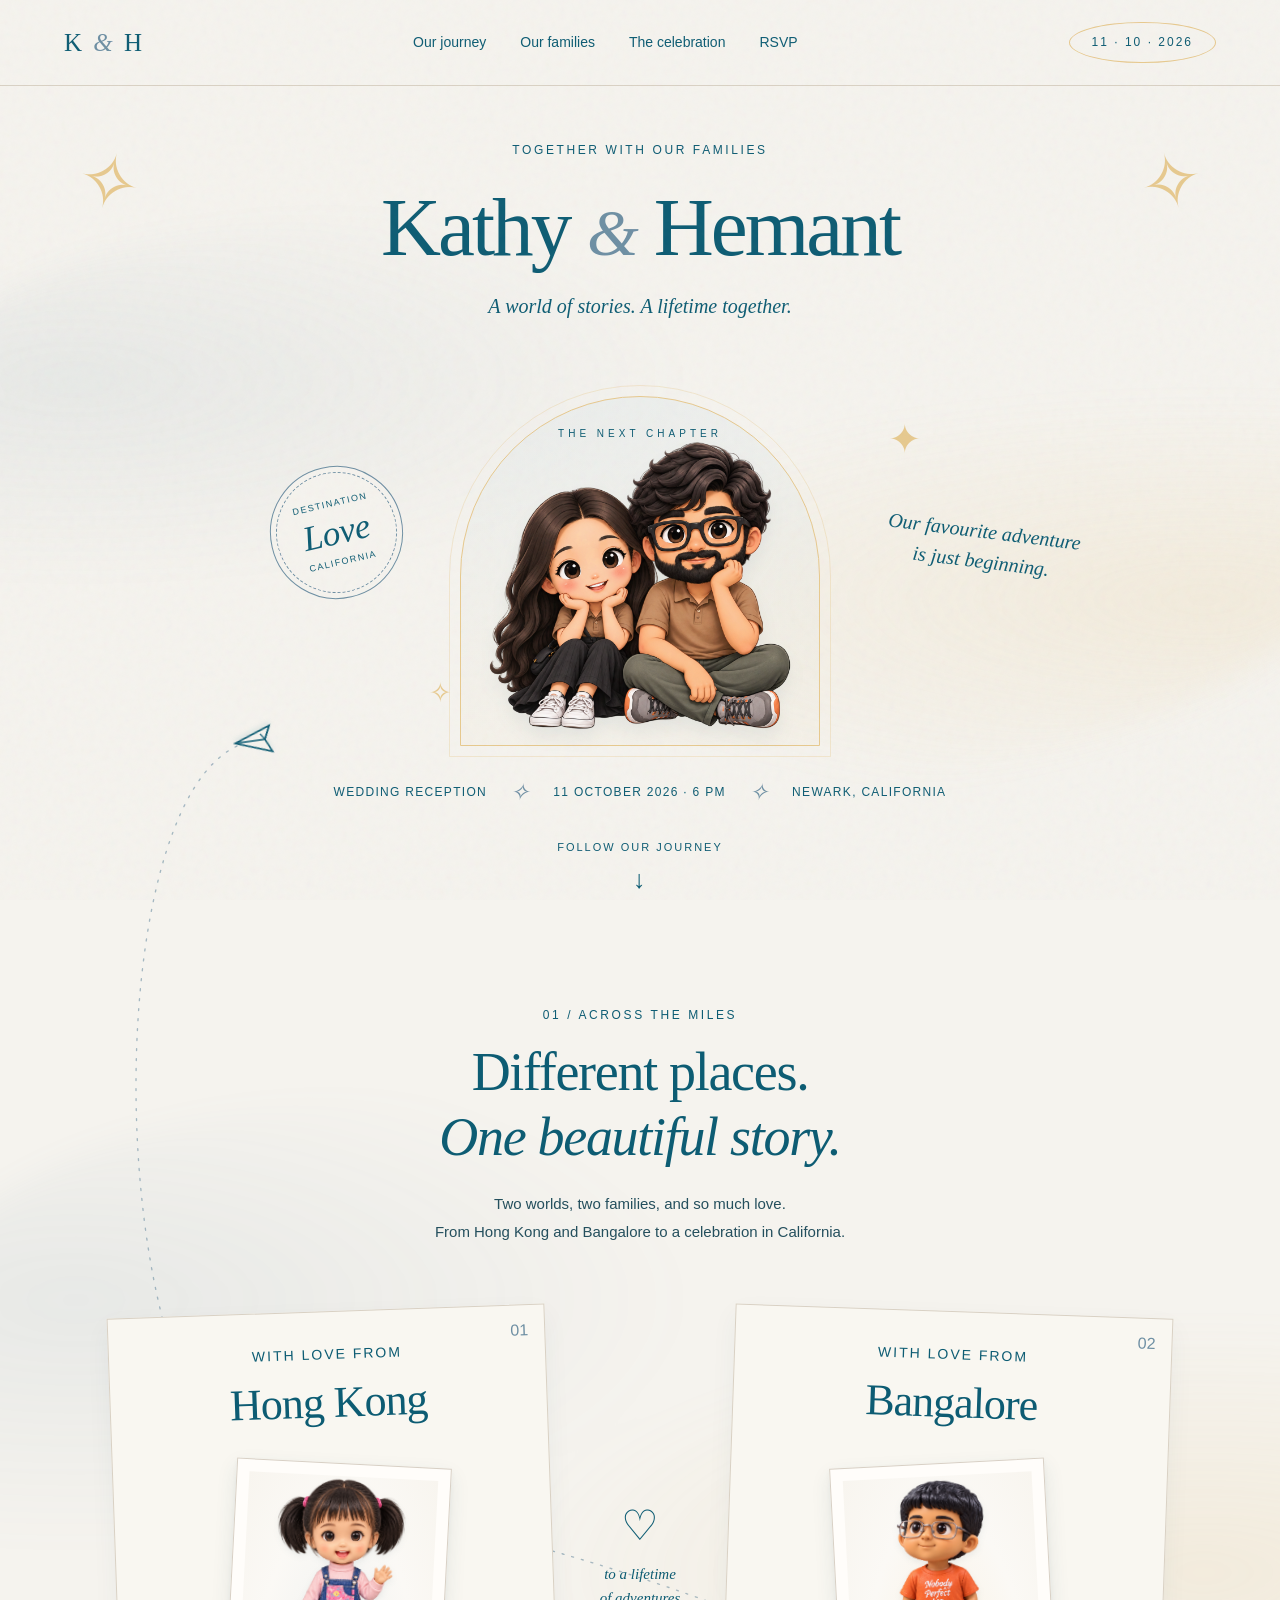
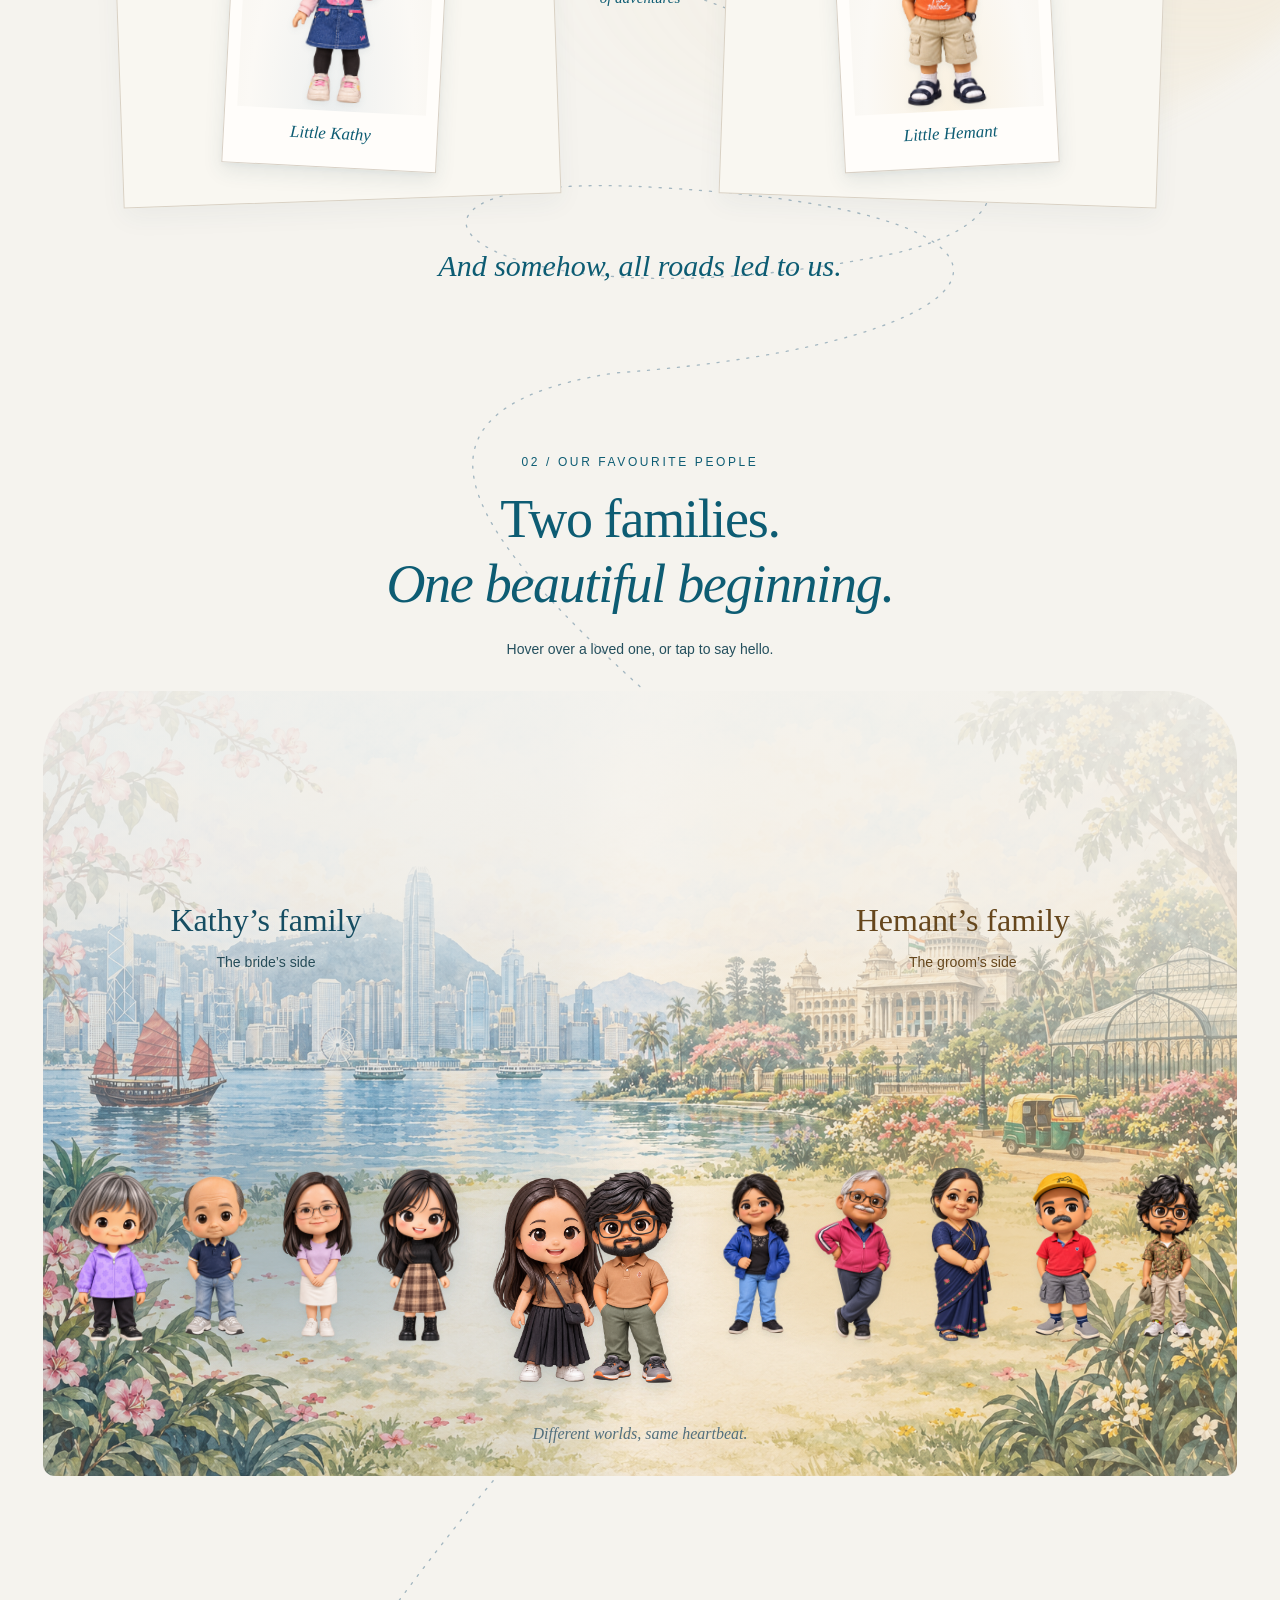
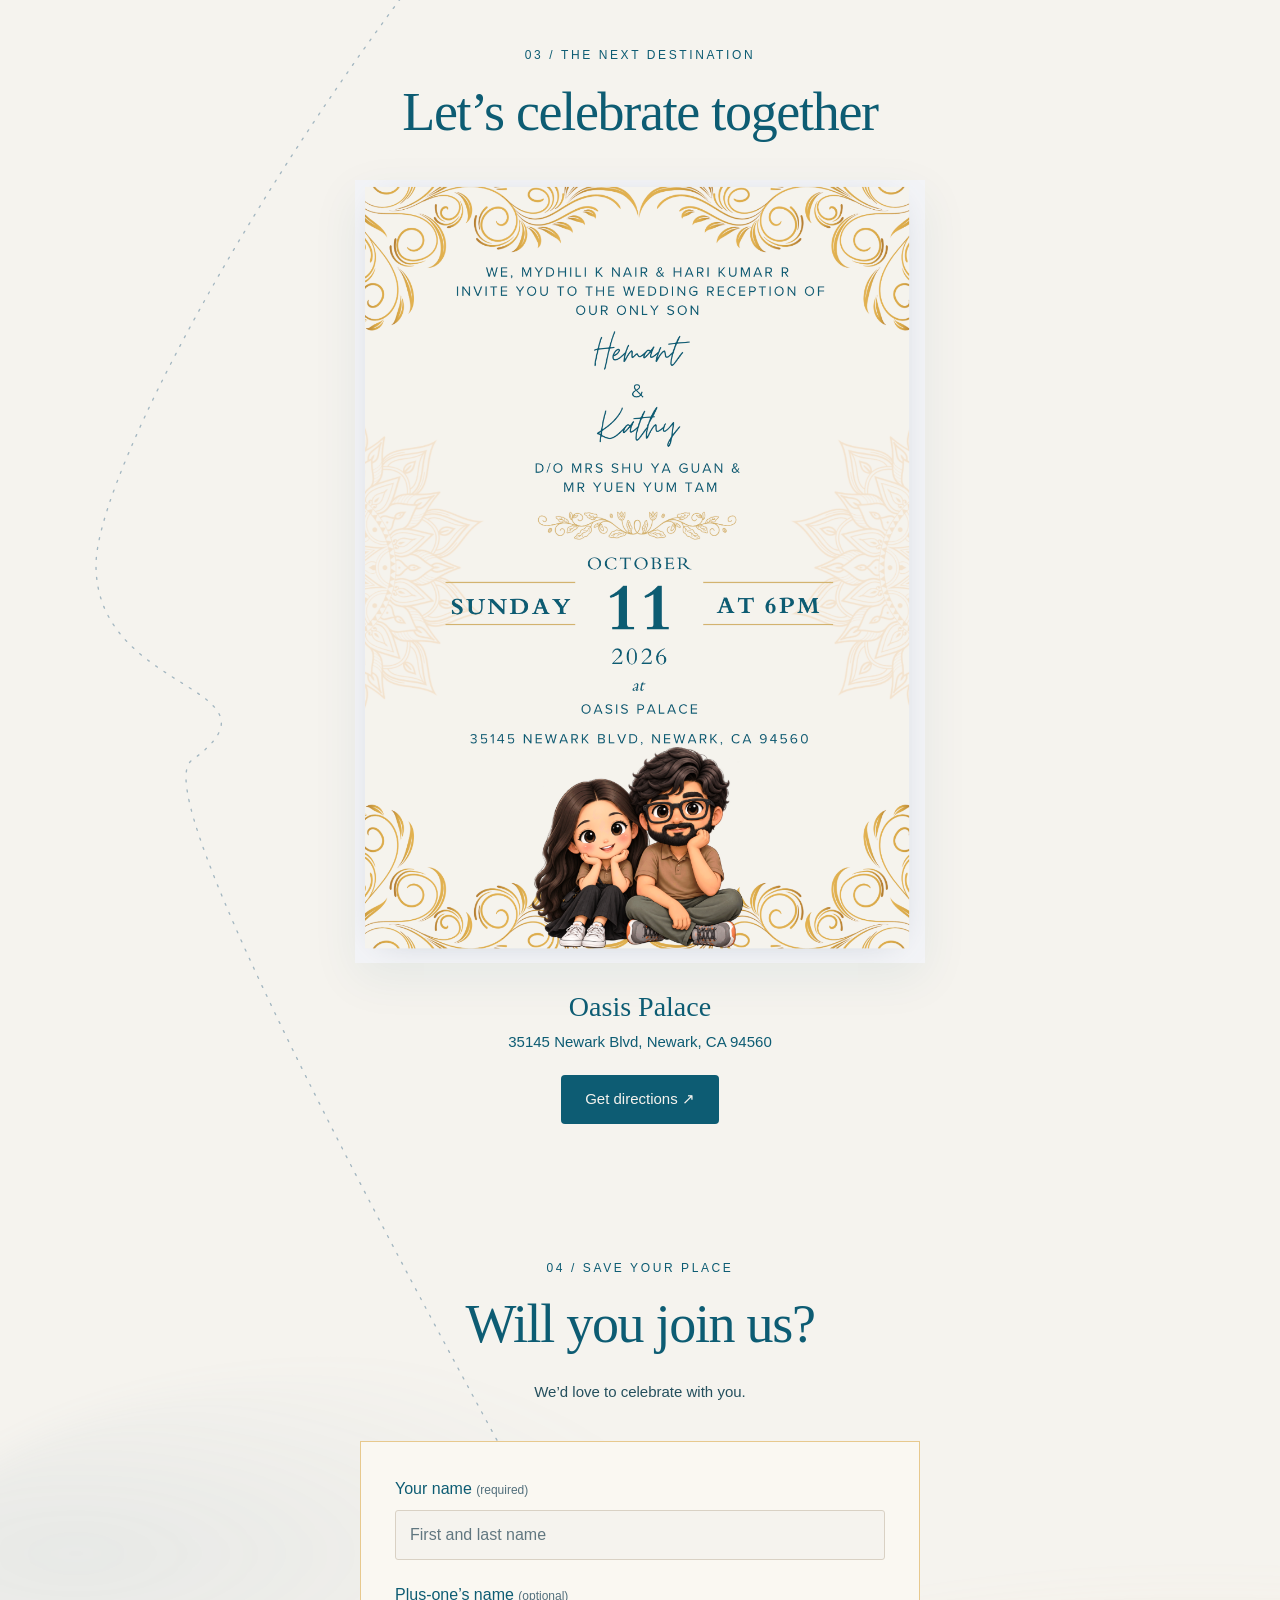
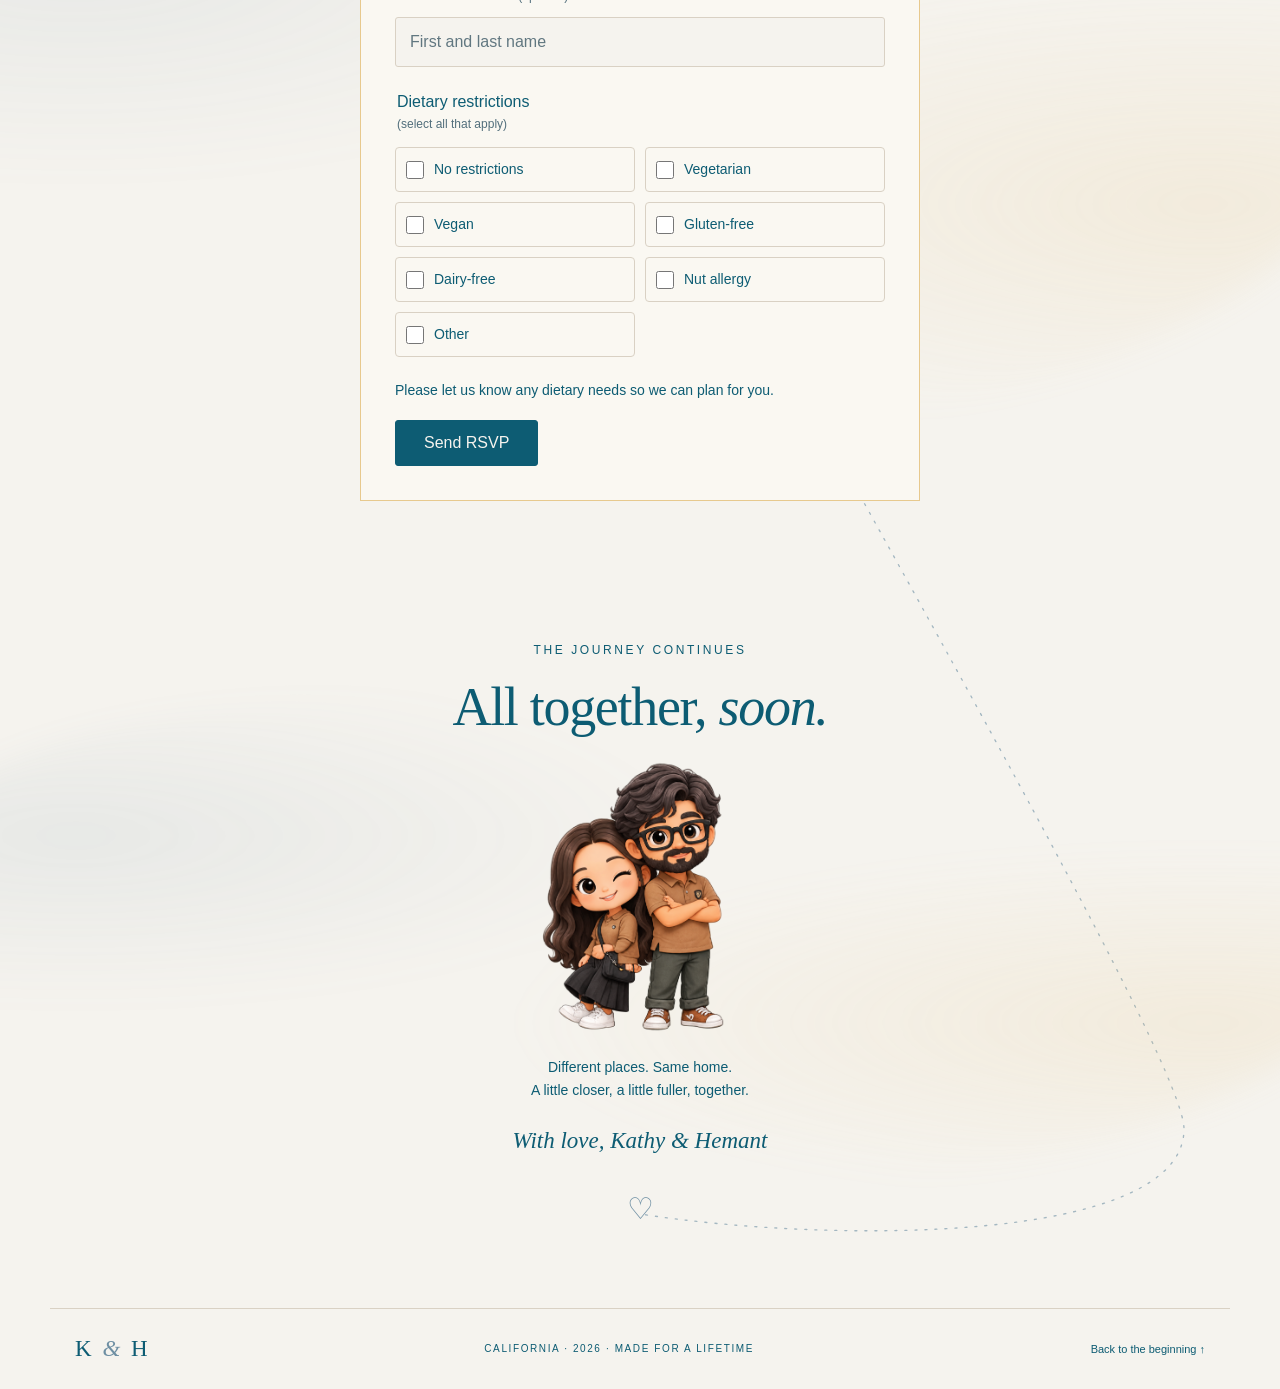
==== index.html @ a6c3c4d0 "Update wedding website" ====
<!doctype html>
<html lang="en">
<head>
  <meta charset="utf-8">
  <meta name="viewport" content="width=device-width, initial-scale=1">
  <meta name="theme-color" content="#f5f3ee">
  <meta name="description" content="Join Kathy and Hemant for a wedding reception in Newark, California. Two families, a beautiful journey, and a new chapter together.">
  <title>Kathy & Hemant · A beautiful journey</title>

  <link rel="icon" href="data:image/svg+xml,%3Csvg xmlns='http://www.w3.org/2000/svg' viewBox='0 0 64 64'%3E%3Crect width='64' height='64' rx='32' fill='%230d5c73'/%3E%3Ctext x='32' y='43' text-anchor='middle' font-size='38' fill='%23e7c98e'%3E%26%3C/text%3E%3C/svg%3E">
  <link rel="stylesheet" href="style.css">
  <script src="script.js" defer></script>
</head>

<body>
  <a class="skip-link" href="#story">Skip to our story</a>

  <header class="site-header">
    <a class="monogram" href="#home" aria-label="Kathy and Hemant, home">
      K <span>&</span> H
    </a>

    <nav aria-label="Main navigation">
      <a href="#story">Our journey</a>
      <a href="#families">Our families</a>
      <a href="#celebration">The celebration</a>
      <a href="#rsvp">RSVP</a>
    </nav>

    <a class="header-date" href="#celebration">11 · 10 · 2026</a>
  </header>

  <main id="home">

    <!-- Flight path -->
    <div class="flight-layer" aria-hidden="true">
      <svg id="flight-svg" xmlns="http://www.w3.org/2000/svg">
        <path id="flight-path"></path>
        <g id="paper-plane">
          <path
            d="M 21,0 -15,-13 -9,0 -15,13 Z"
            fill="#f5f3ee"
            stroke="#0d5c73"
            stroke-width="1.6"
          ></path>
          <path
            d="M21,0 -9,0 -15,13 M-9,0 -5,6"
            fill="none"
            stroke="#0d5c73"
            stroke-width="1.3"
          ></path>
        </g>
      </svg>
    </div>

    <!-- Hero -->
    <section class="hero" aria-labelledby="hero-title">
      <div class="corner corner-left" aria-hidden="true">✧</div>
      <div class="corner corner-right" aria-hidden="true">✧</div>

      <p class="eyebrow">Together with our families</p>

      <h1 id="hero-title">
        Kathy <span>&</span> Hemant
      </h1>

      <p class="hero-subtitle">
        A world of stories. A lifetime together.
      </p>

      <div class="hero-art">
        <div class="arch" aria-hidden="true">
          <span>THE NEXT CHAPTER</span>
        </div>

        <div class="travel-stamp" aria-hidden="true">
          <span>DESTINATION</span>
          <strong>Love</strong>
          <span>CALIFORNIA</span>
        </div>

        <img
          class="couple"
          src="assets/couple-seated.png"
          width="1280"
          height="1280"
          alt="Kathy and Hemant as a smiling seated chibi couple"
          fetchpriority="high"
        >

        <p class="handwritten hero-note">
          Our favourite adventure<br>
          is just beginning.
        </p>

        <span class="sparkle sparkle-one" aria-hidden="true">✦</span>
        <span class="sparkle sparkle-two" aria-hidden="true">✧</span>
      </div>

      <div class="hero-details">
        <span>Wedding reception</span>
        <i aria-hidden="true">✧</i>
        <time datetime="2026-10-11T18:00:00-07:00">
          11 October 2026 · 6 PM
        </time>
        <i aria-hidden="true">✧</i>
        <span>Newark, California</span>
      </div>

      <a class="scroll-cue" href="#story">
        Follow our journey
        <span aria-hidden="true">↓</span>
      </a>
    </section>

    <!-- Story -->
    <section class="story section" id="story" aria-labelledby="story-title">
      <div class="section-heading">
        <p class="eyebrow">01 / Across the miles</p>

        <h2 id="story-title">
          Different places.<br>
          <em>One beautiful story.</em>
        </h2>

        <p>
          Two worlds, two families, and so much love.<br>
          From Hong Kong and Bangalore to a celebration in California.
        </p>
      </div>

      <div class="destination-grid">

        <!-- Hong Kong -->
        <article class="postcard hong-kong">
          <span class="postcard-number">01</span>

          <div class="postcard-copy">
            <p class="eyebrow">With love from</p>
            <h3>Hong Kong</h3>
            <!-- <p>Kathy’s side of the story</p> -->
          </div>

          <figure class="mini-polaroid">
            <div class="mini-polaroid-photo">
              <img
                src="assets/child-kathy.png"
                alt="Little Kathy"
                loading="lazy"
              >
            </div>

            <figcaption>Little Kathy</figcaption>
          </figure>
        </article>

        <!-- Center heart -->
        <div class="journey-heart" aria-hidden="true">
          ♡
          <span>
            to a lifetime<br>
            of adventures
          </span>
        </div>

        <!-- Bangalore -->
        <article class="postcard bangalore">
          <span class="postcard-number">02</span>

          <div class="postcard-copy">
            <p class="eyebrow">With love from</p>
            <h3>Bangalore</h3>
            <!-- <p>Hemant’s side of the story</p> -->
          </div>

          <figure class="mini-polaroid">
            <div class="mini-polaroid-photo"><img src="assets/child-hemant.png" alt="Little Hemant" loading="lazy"></div>

            <figcaption>Little Hemant</figcaption>
          </figure>
        </article>

      </div>

      <p class="handwritten story-note">
        And somehow, all roads led to us.
      </p>
    </section>

    <!-- Families -->
    <section class="families section" id="families" aria-labelledby="families-title">
      <div class="section-heading">
        <p class="eyebrow">02 / Our favourite people</p>

        <h2 id="families-title">
          Two families.<br>
          <em>One beautiful beginning.</em>
        </h2>
      </div>

      <p class="family-hint">
        Hover over a loved one, or tap to say hello.
      </p>

      <div class="family-scene">
        <div class="family-gathering" aria-label="Meet our loved ones">

          <!-- Kathy's family -->
          <div class="family-side kathy-side" aria-labelledby="kathy-family-title">
            <h3 id="kathy-family-title">Kathy’s family</h3>
            <p class="side-origin">The bride’s side</p>

            <div class="side-figures">

              <div class="family-figure">
                <button
                  class="figurine-button"
                  type="button"
                  aria-label="Grandma — Kathy’s grandmother"
                  aria-expanded="false"
                  aria-controls="person-0"
                >
                  <img
                    src="assets/families/grandma.png"
                    width="1024"
                    height="1536"
                    alt=""
                    loading="lazy"
                  >
                </button>

                <div class="person-label" id="person-0">
                  <strong>Grandma</strong>
                  <span>Kathy’s grandmother</span>
                </div>
              </div>

              <div class="family-figure">
                <button
                  class="figurine-button"
                  type="button"
                  aria-label="Yuen Yum — Kathy’s father"
                  aria-expanded="false"
                  aria-controls="person-1"
                >
                  <img
                    src="assets/families/Dad.png"
                    width="1024"
                    height="1536"
                    alt=""
                    loading="lazy"
                  >
                </button>

                <div class="person-label" id="person-1">
                  <strong>Yuen Yum</strong>
                  <span>Kathy’s father</span>
                </div>
              </div>

              <div class="family-figure">
                <button
                  class="figurine-button"
                  type="button"
                  aria-label="Shu Ya — Kathy’s mother"
                  aria-expanded="false"
                  aria-controls="person-2"
                >
                  <img
                    src="assets/families/kathy-mother.png"
                    width="1088"
                    height="1440"
                    alt=""
                    loading="lazy"
                  >
                </button>

                <div class="person-label" id="person-2">
                  <strong>Shu Ya</strong>
                  <span>Kathy’s mother</span>
                </div>
              </div>

              <div class="family-figure">
                <button
                  class="figurine-button"
                  type="button"
                  aria-label="Kylie — Kathy’s sister"
                  aria-expanded="false"
                  aria-controls="person-3"
                >
                  <img
                    src="assets/families/Kylie.png"
                    width="1024"
                    height="1536"
                    alt=""
                    loading="lazy"
                  >
                </button>

                <div class="person-label" id="person-3">
                  <strong>Kylie</strong>
                  <span>Kathy's sister</span>
                </div>
              </div>

            </div>
          </div>

          <!-- Kathy + Hemant -->
          <div class="united-couple" aria-label="Kathy and Hemant">

            <div class="family-figure">
              <button
                class="figurine-button"
                type="button"
                aria-label="Kathy — The bride"
                aria-expanded="false"
                aria-controls="person-kathy"
              >
                <img
                  src="assets/families/kathy-transparent.png"
                  width="1142"
                  height="1377"
                  alt=""
                  loading="lazy"
                >
              </button>

              <div class="person-label" id="person-kathy">
                <strong>Kathy</strong>
                <span>The bride</span>
              </div>
            </div>

            <div class="family-figure">
              <button
                class="figurine-button"
                type="button"
                aria-label="Hemant — The groom"
                aria-expanded="false"
                aria-controls="person-kanna"
              >
                <img
                  src="assets/families/kanna.png"
                  width="1024"
                  height="1536"
                  alt=""
                  loading="lazy"
                >
              </button>

              <div class="person-label" id="person-kanna">
                <strong>Hemant</strong>
                <span>The groom</span>
              </div>
            </div>

          </div>

          <!-- Hemant's family -->
          <div class="family-side hemant-side" aria-labelledby="hemant-family-title">
            <h3 id="hemant-family-title">Hemant’s family</h3>
            <p class="side-origin">The groom’s side</p>

            <div class="side-figures">

              <div class="family-figure">
                <button
                  class="figurine-button"
                  type="button"
                  aria-label="Mydhili K Nair — Hemant’s mother"
                  aria-expanded="false"
                  aria-controls="person-4"
                >
                  <img
                    src="assets/families/Amma.png"
                    width="1024"
                    height="1536"
                    alt=""
                    loading="lazy"
                  >
                </button>

                <div class="person-label" id="person-4">
                  <strong>Mydhili K Nair</strong>
                  <span>Hemant’s mother</span>
                </div>
              </div>

              <div class="family-figure">
                <button
                  class="figurine-button"
                  type="button"
                  aria-label="Hari Kumar R — Hemant’s father"
                  aria-expanded="false"
                  aria-controls="person-5"
                >
                  <img
                    src="assets/families/Achen.png"
                    width="1024"
                    height="1536"
                    alt=""
                    loading="lazy"
                  >
                </button>

                <div class="person-label" id="person-5">
                  <strong>Hari Kumar R</strong>
                  <span>Hemant’s father</span>
                </div>
              </div>

              <div class="family-figure">
                <button
                  class="figurine-button"
                  type="button"
                  aria-label="Ammoma — Hemant’s grandmother"
                  aria-expanded="false"
                  aria-controls="person-6"
                >
                  <img
                    src="assets/families/Ammoma.png"
                    width="1024"
                    height="1536"
                    alt=""
                    loading="lazy"
                  >
                </button>

                <div class="person-label" id="person-6">
                  <strong>Ammoma</strong>
                  <span>Hemant’s grandmother</span>
                </div>
              </div>

              <div class="family-figure">
                <button
                  class="figurine-button"
                  type="button"
                  aria-label="Maman — Hemant's uncle"
                  aria-expanded="false"
                  aria-controls="person-7"
                >
                  <img
                    src="assets/families/Maman.png"
                    width="1024"
                    height="1536"
                    alt=""
                    loading="lazy"
                  >
                </button>

                <div class="person-label" id="person-7">
                  <strong>Maman</strong>
                  <span>Hemant's uncle</span>
                </div>
              </div>

              <div class="family-figure">
                <button
                  class="figurine-button"
                  type="button"
                  aria-label="Shashank — Hemant's cousin"
                  aria-expanded="false"
                  aria-controls="person-8"
                >
                  <img
                    src="assets/families/Shashank.png"
                    width="1024"
                    height="1536"
                    alt=""
                    loading="lazy"
                  >
                </button>

                <div class="person-label" id="person-8">
                  <strong>Shashank</strong>
                  <span>Hemant's cousin</span>
                </div>
              </div>

            </div>
          </div>

        </div>

        <p class="family-caption">
          Different worlds, same heartbeat.
        </p>
      </div>
    </section>

    <!-- Celebration -->
    <section class="celebration section" id="celebration" aria-labelledby="celebration-title">
      <div class="section-heading">
        <p class="eyebrow">03 / The next destination</p>
        <h2 id="celebration-title">Let’s celebrate together</h2>
      </div>

      <a
        class="actual-invite"
        href="assets/invitation-original.png"
        target="_blank"
        rel="noopener"
        aria-label="Open the original reception invitation at full size"
      >
        <img
          src="assets/invitation-original.png"
          width="1014"
          height="1394"
          loading="lazy"
          alt="Mydhili K Nair and Hari Kumar R invite you to the wedding reception of Hemant and Kathy, daughter of Shu Ya Guan and Yuen Yum Tam. Sunday, October 11, 2026 at 6 PM. Oasis Palace, 35145 Newark Blvd, Newark, CA 94560."
        >
      </a>

      <div class="venue-directions"><p>Oasis Palace</p><address>35145 Newark Blvd, Newark, CA 94560</address><a class="directions-link" href="https://www.google.com/maps/dir/?api=1&amp;destination=35145%20Newark%20Blvd%2C%20Newark%2C%20CA%2094560" target="_blank" rel="noopener">Get directions <span aria-hidden="true">↗</span></a></div>
    </section>

    <!-- RSVP -->
    <section class="rsvp section" id="rsvp" aria-labelledby="rsvp-title">
      <div class="section-heading">
        <p class="eyebrow">04 / Save your place</p>
        <h2 id="rsvp-title">Will you join us?</h2>
        <p>We’d love to celebrate with you.</p>
      </div>

      <form
        id="rsvp-form"
        class="rsvp-form"
        data-endpoint="https://script.google.com/macros/s/AKfycbwOj_QfJHEsG8NvY-ha0X4hJgCRKb0ETY9zb535lwavJ-2t9sjdqPK8eI80eXzeBFTVhQ/exec"
        aria-describedby="rsvp-status"
      >

        <label for="guest-name">
          Your name <span>(required)</span>
        </label>

        <input
          id="guest-name"
          name="name"
          autocomplete="name"
          required
          maxlength="120"
          placeholder="First and last name"
        >

        <label for="plus-one">
          Plus-one’s name <span>(optional)</span>
        </label>

        <input
          id="plus-one"
          name="plus_one"
          maxlength="120"
          placeholder="First and last name"
        >

        <fieldset class="diet-options">
          <legend>
            Dietary restrictions
            <span>(select all that apply)</span>
          </legend>

          <label>
            <input type="checkbox" name="dietary_restrictions" value="No restrictions">
            <span>No restrictions</span>
          </label>

          <label>
            <input type="checkbox" name="dietary_restrictions" value="Vegetarian">
            <span>Vegetarian</span>
          </label>

          <label>
            <input type="checkbox" name="dietary_restrictions" value="Vegan">
            <span>Vegan</span>
          </label>

          <label>
            <input type="checkbox" name="dietary_restrictions" value="Gluten-free">
            <span>Gluten-free</span>
          </label>

          <label>
            <input type="checkbox" name="dietary_restrictions" value="Dairy-free">
            <span>Dairy-free</span>
          </label>

          <label>
            <input type="checkbox" name="dietary_restrictions" value="Nut allergy">
            <span>Nut allergy</span>
          </label>

          <label>
            <input type="checkbox" name="dietary_restrictions" value="Other">
            <span>Other</span>
          </label>
        </fieldset>

        <div id="diet-other-wrap" hidden>
          <label for="diet-other">Other dietary needs</label>

          <textarea
            id="diet-other"
            name="dietary_other"
            rows="3"
            maxlength="2000"
            disabled
            placeholder="Tell us about allergies or other needs, and who they apply to."
          ></textarea>
        </div>

        <p
          class="rsvp-status"
          id="rsvp-status"
          role="status"
          aria-live="polite"
        >
          RSVP registration is not open yet. Please check back soon.
        </p>

        <button class="rsvp-submit" type="submit" disabled>
          RSVP opens soon
        </button>

        <noscript>
          <p>Please enable JavaScript to send your RSVP.</p>
        </noscript>
      </form>
    </section>

    <!-- Closing -->
    <section class="closing section" aria-labelledby="closing-title">
      <p class="eyebrow">The journey continues</p>

      <h2 id="closing-title">
        All together, <em>soon.</em>
      </h2>

      <img
        src="assets/couple-closing.png"
        width="1280"
        height="1280"
        alt="Kathy and Hemant standing together"
        loading="lazy"
      >

      <p>
        Different places. Same home.<br>
        A little closer, a little fuller, together.
      </p>

      <p class="handwritten">
        With love, Kathy & Hemant
      </p>

      <span class="closing-heart" aria-hidden="true">♡</span>
    </section>

  </main>

  <footer>
    <a href="#home">K <span>&</span> H</a>
    <p>California · 2026 · Made for a lifetime</p>
    <a href="#home" class="back-top">Back to the beginning ↑</a>
  </footer>
</body>
</html>
---- style.css ----
/* =========================================================
   KATHY & HEMANT WEDDING WEBSITE
   Blue Ivory + Antique Gold
   ========================================================= */

:root {
  --ivory: #f5f3ee;
  --blue: #0d5c73;
  --dusty: #6e8fa3;
  --gold: #e7c98e;
  --sand: #d9d1c4;
  --ink: #244f5d;

  --serif: Georgia, "Times New Roman", serif;
  --sans: "Avenir Next", Avenir, "Segoe UI", sans-serif;
}


/* =========================================================
   GLOBAL
   ========================================================= */

* {
  box-sizing: border-box;
}

html {
  scroll-behavior: smooth;
  scroll-padding-top: 100px;
}

body {
  margin: 0;

  background: var(--ivory);
  color: var(--blue);

  font-family: var(--sans);
  font-size: 16px;
  line-height: 1.65;
}


/* subtle paper grain */

body::before {
  content: "";

  position: fixed;
  inset: 0;

  pointer-events: none;

  z-index: 8;

  opacity: 0.18;

  background-image:
    url("data:image/svg+xml,%3Csvg viewBox='0 0 160 160' xmlns='http://www.w3.org/2000/svg'%3E%3Cfilter id='n'%3E%3CfeTurbulence type='fractalNoise' baseFrequency='.8' numOctaves='3' stitchTiles='stitch'/%3E%3C/filter%3E%3Crect width='100%25' height='100%25' opacity='.22' filter='url(%23n)'/%3E%3C/svg%3E");
}


a {
  color: inherit;
  text-decoration: none;
}

a:hover {
  color: #367d92;
}

a:focus-visible {
  outline: 2px solid var(--blue);
  outline-offset: 6px;
}


p,
h1,
h2,
h3,
figure {
  margin: 0;
}


img {
  display: block;

  max-width: 100%;

  height: auto;
}


section {
  position: relative;
}


/* =========================================================
   ACCESSIBILITY
   ========================================================= */

.skip-link {
  position: fixed;

  top: -100px;
  left: 20px;

  z-index: 30;

  padding: 12px;

  background: var(--ivory);
}

.skip-link:focus {
  top: 10px;
}


/* =========================================================
   HEADER
   ========================================================= */

.site-header {
  max-width: 1320px;
  min-height: 86px;

  margin: auto;

  padding: 18px 5%;

  display: flex;

  align-items: center;
  justify-content: space-between;

  gap: 24px;

  border-bottom: 1px solid var(--sand);

  position: relative;

  z-index: 5;
}


.monogram {
  font-family: var(--serif);

  font-size: 25px;

  white-space: nowrap;
}


.monogram span,
footer > a span {
  color: var(--dusty);

  font-style: italic;

  margin: 0 5px;
}


nav {
  display: flex;

  gap: 34px;

  font-size: 14px;
}


nav a {
  padding: 8px 0;
}


.header-date {
  padding: 10px 22px;

  border: 1px solid var(--gold);

  border-radius: 100%;

  font-size: 12px;

  letter-spacing: 2px;
}


/* =========================================================
   MAIN / FLIGHT PATH
   ========================================================= */

main {
  position: relative;

  overflow: hidden;
}


.flight-layer {
  position: absolute;

  inset: 0;

  pointer-events: none;

  z-index: 2;

  overflow: hidden;
}


#flight-svg {
  width: 100%;
  height: 100%;

  overflow: visible;
}


#flight-path {
  fill: none;

  stroke: var(--dusty);

  stroke-width: 1.35;

  stroke-dasharray: 2 8;

  stroke-linecap: round;

  opacity: 0.6;
}


#paper-plane {
  filter:
    drop-shadow(
      0 3px 2px #0d5c7318
    );
}


/* =========================================================
   SHARED SECTION STYLES
   ========================================================= */

.section {
  max-width: 1320px;

  margin: auto;

  padding: 85px 6%;
}


.section-heading {
  text-align: center;

  position: relative;

  z-index: 3;
}


.eyebrow {
  text-transform: uppercase;

  letter-spacing: 2.6px;

  font-size: 12px;

  font-weight: 500;
}


.section-heading h2,
.closing h2 {
  margin: 14px 0 21px;

  font:
    400
    clamp(36px, 4.3vw, 54px) / 1.2
    var(--serif);

  letter-spacing: -1.3px;
}


.section-heading h2 em,
.closing h2 em {
  font-weight: 400;
}


.section-heading > p:last-child:not(.eyebrow) {
  color: var(--ink);

  font-size: 15px;

  line-height: 1.85;
}


.handwritten {
  font-family: var(--serif);

  font-style: italic;

  font-size: 23px;

  line-height: 1.5;
}


/* =========================================================
   HERO
   ========================================================= */

.hero {
  min-height: 780px;

  padding: 55px 24px 36px;

  text-align: center;
}


.hero h1 {
  margin: 17px 0 12px;

  font-family: var(--serif);

  font-size:
    clamp(
      46px,
      6.5vw,
      84px
    );

  font-weight: 400;

  line-height: 1.2;

  letter-spacing: -3px;
}


.hero h1 span {
  color: var(--dusty);

  font-size: 0.8em;

  font-style: italic;
}


.hero-subtitle {
  font-family: var(--serif);

  font-size: 20px;

  font-style: italic;
}


.hero-art {
  position: relative;

  width:
    min(
      880px,
      100%
    );

  height: 405px;

  margin: 18px auto 16px;
}


.arch {
  position: absolute;

  width: 360px;
  height: 350px;

  left: 50%;
  bottom: 0;

  transform: translateX(-50%);

  border: 1px solid var(--gold);

  border-radius: 180px 180px 0 0;

  outline: 1px solid #e7c98e55;

  outline-offset: 10px;

  background:
    linear-gradient(
      180deg,
      #e4eaeb80,
      #e7c98e0c
    );
}


.arch span {
  position: absolute;

  top: 29px;
  left: 0;
  right: 0;

  font-size: 10px;

  letter-spacing: 4px;
}


.couple {
  position: absolute;

  width: 355px;

  bottom: -12px;
  left: 50%;

  transform: translateX(-50%);

  filter:
    drop-shadow(
      0 10px 8px #244f5d12
    );
}


.travel-stamp {
  position: absolute;

  width: 133px;
  height: 133px;

  left: 8%;
  top: 125px;

  display: flex;

  flex-direction: column;

  justify-content: center;

  transform: rotate(-13deg);

  border: 1px solid var(--dusty);

  border-radius: 50%;

  outline: 1px dashed var(--dusty);

  outline-offset: -7px;

  background: var(--ivory);
}


.travel-stamp span {
  font-size: 9px;

  letter-spacing: 1.5px;
}


.travel-stamp strong {
  margin: 2px;

  font:
    italic
    35px
    var(--serif);

  font-weight: 400;
}


.hero-note {
  position: absolute;

  right: 0;
  top: 175px;

  transform: rotate(7deg);

  font-size: 20px;
}


.sparkle {
  position: absolute;

  color: var(--gold);

  font-size: 40px;
}


.sparkle-one {
  right: 18%;

  top: 65px;
}


.sparkle-two {
  left: 26%;

  bottom: 30px;

  font-size: 27px;
}


.corner {
  position: absolute;

  top: 35px;

  color: var(--gold);

  font-size: 75px;
}


.corner-left {
  left: 6%;

  transform: rotate(15deg);
}


.corner-right {
  right: 6%;

  transform: rotate(-15deg);
}


.hero-details {
  display: flex;

  justify-content: center;

  align-items: center;

  gap: 23px;

  margin-top: 28px;

  font-size: 12px;

  letter-spacing: 1.3px;

  text-transform: uppercase;
}


.hero-details i {
  color: var(--dusty);

  font-size: 23px;
}


.scroll-cue {
  display: inline-flex;

  flex-direction: column;

  align-items: center;

  margin-top: 26px;

  font-size: 11px;

  letter-spacing: 2px;

  text-transform: uppercase;
}


.scroll-cue span {
  margin-top: 3px;

  font-size: 25px;

  font-weight: 300;
}


/* =========================================================
   WATERCOLOR WASH
   ========================================================= */

.hero::after,
.story::before,
.rsvp::before,
.closing::before {
  content: "";

  position: absolute;

  inset: 15% -8%;

  pointer-events: none;

  z-index: -1;

  opacity: 0.55;

  background:
    radial-gradient(
      ellipse at 12% 28%,
      #6e8fa32e,
      transparent 34%
    ),
    radial-gradient(
      ellipse at 88% 65%,
      #e7c98e55,
      transparent 38%
    );

  filter: blur(15px);

  border-radius:
    42% 58% 64% 36%;
}


.hero,
.story,
.rsvp,
.closing {
  isolation: isolate;
}


/* =========================================================
   STORY
   ========================================================= */

.story {
  padding-top: 70px;

  padding-bottom: 100px;
}


/* =========================================================
   DESTINATION POSTCARDS
   ========================================================= */

.destination-grid {
  display: grid;

  grid-template-columns:
    minmax(0, 1fr)
    150px
    minmax(0, 1fr);

  align-items: center;

  gap: 36px;

  max-width: 1320px;

  margin: 65px auto 0;

  position: relative;

  z-index: 3;
}


/* =========================================================
   POSTCARD
   ========================================================= */

.postcard {
  position: relative;

  display: grid;

  grid-template-columns:
    minmax(0, 1fr)
    165px;

  align-items: center;

  gap: 28px;

  min-height: 330px;

  padding:
    40px
    32px
    38px
    44px;

  background: #f9f7f1;

  border:
    1px solid
    var(--sand);

  box-shadow:
    0 10px 26px
    rgba(36, 79, 93, 0.05);

  overflow: visible;
}


.hong-kong {
  transform: rotate(-2deg);
}


.bangalore {
  transform: rotate(2deg);
}


/* =========================================================
   POSTCARD TEXT
   ========================================================= */

.postcard-copy {
  position: relative;
  z-index: 2;

  min-width: 0;
  max-width: none;

  display: flex;
  flex-direction: column;
  justify-content: center;

  min-height: 190px;
}


.postcard .eyebrow {
  font-size: 14px;

  letter-spacing: 3.5px;
}


.postcard h3 {
  margin: 14px 0 10px;

  font:
    400
    clamp(40px, 3.4vw, 50px) / 1.05
    var(--serif);

  white-space: nowrap;
  letter-spacing: -1px;
}


.postcard p:last-of-type {
  font-size: 20px;

  line-height: 1.45;
}

.postcard-copy > p:last-child {
  min-height: 58px;
}


.postcard-number {
  position: absolute;

  top: 12px;
  right: 16px;

  z-index: 6;

  color: var(--dusty);

  font-size: 16px;
}


/* old postage stamp */

.postmark {
  display: none !important;
}


/* =========================================================
   POLAROID
   ========================================================= */

.mini-polaroid {
  position: relative;

  top: auto;
  right: auto;

  justify-self: end;

  width: 165px;

  margin: 0;

  padding:
    10px
    10px
    24px;

  z-index: 5;

  background: #fffdfa;

  border:
    1px solid
    #d8d0c5;

  box-shadow:
    0 8px 20px
      rgba(36, 79, 93, 0.10),
    0 2px 5px
      rgba(36, 79, 93, 0.04);

  text-align: center;

  transform-origin:
    center center;
}


/* scrapbook tilt */

.hong-kong .mini-polaroid {
  transform:
    rotate(5deg);
}


.bangalore .mini-polaroid {
  transform:
    rotate(-5deg);
}


/* actual photo area */

.mini-polaroid-photo {
  position: relative;

  width: 100%;

  height: 170px;

  display: flex;

  align-items: flex-end;

  justify-content: center;

  overflow: hidden;

  background:
    radial-gradient(
      ellipse at 50% 100%,
      rgba(110, 143, 163, 0.12),
      rgba(245, 243, 238, 0.4) 62%,
      #f8f5ef 100%
    );
}


/* warmer photo background for Bangalore */

.bangalore .mini-polaroid-photo {
  background:
    radial-gradient(
      ellipse at 50% 100%,
      rgba(231, 201, 142, 0.24),
      rgba(245, 243, 238, 0.4) 62%,
      #f8f5ef 100%
    );
}


/* figurine inside Polaroid */

.mini-polaroid-photo img {
  display: block;

  width: auto;

  height: 98%;

  max-width: 100%;

  object-fit: contain;

  object-position:
    center bottom;

  filter:
    drop-shadow(
      0 3px 3px
      rgba(36, 79, 93, 0.08)
    );
}


/* Polaroid caption */

.mini-polaroid figcaption {
  margin-top: 10px;

  color: var(--blue);

  font:
    italic
    18px/1.25
    var(--serif);

  white-space: nowrap;
}


/* Hemant placeholder */

.mini-polaroid-placeholder {
  align-items: center;

  justify-content: center;
}


.mini-polaroid-placeholder span {
  color: #9a7135;

  font:
    italic
    62px
    var(--serif);
}


/* =========================================================
   HEART BETWEEN POSTCARDS
   ========================================================= */

.journey-heart {
  position: relative;

  z-index: 3;

  color: var(--blue);

  text-align: center;

  font:
    54px
    var(--serif);
}


.journey-heart span {
  display: block;

  margin-top: 12px;

  font-size: 18px;

  font-style: italic;

  line-height: 1.55;
}


.story-note {
  margin-top: 42px;

  text-align: center;

  font-size: 30px;
}


/* =========================================================
   FAMILIES
   ========================================================= */

.families {
  padding-top: 65px;
}


.family-hint {
  margin-top: 22px;

  color: var(--ink);

  text-align: center;

  font-size: 14px;
}


/* family background */

.family-scene {
  position: relative;

  margin:
    30px
    -3%
    0;

  padding:
    30px
    3%
    40px;

  border-radius:
    160px
    160px
    8px
    8px;

  background:
    var(--ivory)
    url("assets/family-worlds.png")
    center / 100% 100%
    no-repeat;

  isolation: isolate;
}


/* family grid */

.family-scene .family-gathering {
  --figure-height:
    clamp(
      85px,
      10.5vw,
      135px
    );

  display: grid;

  grid-template-columns:
    4fr
    2fr
    5fr;

  align-items: end;

  gap: 0;

  margin-top: 0;

  padding:
    195px
    0
    55px;

  max-width: none;

  border: 0;

  background: none;

  position: relative;

  z-index: 4;
}


/* =========================================================
   FAMILY SIDES
   ========================================================= */

.family-side {
  position: relative;

  padding:
    22px
    0
    55px;

  text-align: center;

  border-radius:
    40px
    35px
    25px
    45px;

  isolation: isolate;
}


/* Kathy watercolor */

.family-side::before {
  content: "";

  position: absolute;

  inset:
    70px
    -7px
    0;

  z-index: -1;

  opacity: 1;

  border-radius:
    38% 42% 28% 36%;

  background:
    radial-gradient(
      ellipse at 50% 58%,
      #6e8fa3b0 0%,
      #6e8fa365 45%,
      #6e8fa300 74%
    );

  filter: blur(7px);
}


/* Hemant watercolor */

.family-side.hemant-side::before {
  background:
    radial-gradient(
      ellipse at 50% 58%,
      #e7c98ee0 0%,
      #e7c98e88 45%,
      #e7c98e00 74%
    );
}


/* headings */

.family-side h3,
.side-origin {
  position: relative;

  z-index: 6;

  display: table;

  margin-left: auto;
  margin-right: auto;

  padding:
    4px
    12px;

  border-radius: 4px;

  background:
    #f5f3eee8;
}


.family-side h3 {
  margin-bottom: 0;

  font:
    25px
    var(--serif);
}


.family-side.hemant-side h3 {
  color: #725022;
}


.side-origin {
  margin-top: 0;

  margin-bottom: 35px;

  font-size: 13px;
}


/* =========================================================
   FAMILY FIGURES
   ========================================================= */

.side-figures {
  display: flex;

  align-items: flex-end;

  gap: 0;
}


.family-figure {
  position: relative;

  min-width: 0;
}


.family-scene .side-figures .family-figure {
  flex:
    1 1
    0;

  margin: 0;
}


.kathy-side.family-side .side-figures {
  padding-left: 6px;
}


.hemant-side.family-side .side-figures {
  padding-right: 6px;
}


.figurine-button {
  display: block;

  position: relative;

  width: 100%;

  padding: 0;

  border: 0;

  background: transparent;

  color: var(--blue);

  cursor: pointer;

  font: inherit;

  transition:
    transform 0.2s ease;
}


.family-scene .figurine-button {
  height:
    var(--figure-height);
}


.family-scene .figurine-button img {
  position: absolute;

  bottom: 0;
  left: 50%;

  height: 100%;

  width: auto;

  max-width: none;

  transform:
    translateX(-50%);

  object-fit: contain;

  filter:
    drop-shadow(
      0 4px 3px
      #244f5d15
    );
}


.family-figure:hover,
.family-figure:focus-within,
.family-figure.is-open {
  z-index: 10;
}


.figurine-button:hover,
.figurine-button:focus-visible {
  transform:
    translateY(-8px);
}


.figurine-button:focus-visible {
  outline:
    2px solid
    var(--blue);

  outline-offset: 4px;

  border-radius: 15px;
}


/* =========================================================
   PERSON LABELS
   ========================================================= */

.person-label {
  position: absolute;

  top: 100%;
  left: 50%;

  width: max-content;

  max-width: 170px;

  padding:
    9px
    13px;

  transform:
    translateX(-50%)
    translateY(6px);

  background:
    #faf8f2;

  border:
    1px solid
    var(--gold);

  box-shadow:
    0 6px 15px
    #0d5c7310;

  text-align: center;

  line-height: 1.45;

  opacity: 0;

  visibility: hidden;

  pointer-events: none;

  transition:
    opacity 0.15s;
}


.person-label strong {
  display: block;

  font:
    18px
    var(--serif);
}


.person-label span {
  display: block;

  margin-top: 3px;

  font-size: 12px;
}


.family-figure:hover .person-label,
.family-figure:focus-within .person-label,
.family-figure.is-open .person-label {
  opacity: 1;

  visibility: visible;
}


.family-figure.dismissed .person-label {
  opacity: 0;

  visibility: hidden;
}


/* =========================================================
   KATHY + HEMANT CENTER
   ========================================================= */

.united-couple {
  display: flex;

  align-items: flex-end;

  justify-content: center;

  padding-bottom: 48px;

  position: relative;

  z-index: 7;

  gap: 0;
}


.united-couple .family-figure {
  flex:
    0 0
    55%;

  width: 55%;
}


.united-couple .figurine-button {
  height:
    calc(
      var(--figure-height)
      * 1.28
    );
}


.united-couple .figurine-button img {
  height: 100%;

  width: auto;

  max-width: none;

  object-fit: contain;

  object-position:
    center bottom;

  filter:
    drop-shadow(
      0 5px 4px
      rgba(36, 79, 93, 0.10)
    )
    drop-shadow(
      0 12px 14px
      rgba(36, 79, 93, 0.08)
    );
}


.united-couple
.family-figure:first-child {
  transform:
    translateX(10%);
}


.united-couple
.family-figure:last-child {
  transform:
    translateX(-5%);
}


/* caption */

.family-scene .family-caption {
  display: table;

  margin:
    8px
    auto
    0;

  padding: 0;

  background: none;

  color: #526f7c;

  font:
    italic
    17px/1.5
    var(--serif);
}


/* =========================================================
   CELEBRATION
   ========================================================= */

.celebration {
  padding-top: 85px;

  padding-bottom: 95px;
}


.actual-invite {
  display: block;

  max-width: 570px;

  margin:
    35px
    auto
    0;

  position: relative;

  z-index: 3;

  box-shadow:
    0 15px 45px
    #0d5c7312;
}


.actual-invite img {
  width: 100%;

  height: auto;
}


.invite-caption {
  margin-top: 20px;

  text-align: center;

  font-size: 13px;
}


/* =========================================================
   RSVP
   ========================================================= */

.rsvp {
  padding-top: 40px;

  position: relative;

  z-index: 3;
}


.rsvp-form {
  max-width: 560px;

  margin:
    35px
    auto
    0;

  padding: 34px;

  position: relative;

  z-index: 4;

  background:
    #faf8f2;

  border:
    1px solid
    var(--gold);
}


.rsvp-form label {
  display: block;

  margin:
    0
    0
    8px;

  font-size: 16px;
}


.rsvp-form label span {
  color: #526f7c;

  font-size: 12px;
}


.rsvp-form input,
.rsvp-form textarea {
  width: 100%;

  margin-bottom: 22px;

  padding:
    12px
    14px;

  color: var(--blue);

  background: var(--ivory);

  border:
    1px solid
    var(--sand);

  border-radius: 3px;

  font:
    16px/1.5
    var(--sans);
}


.rsvp-form textarea {
  min-height: 130px;

  resize: vertical;
}


.rsvp-form input:focus,
.rsvp-form textarea:focus {
  outline:
    2px solid
    var(--dusty);

  outline-offset: 2px;
}


.rsvp-form ::placeholder {
  color: #617780;
}


/* dietary */

.diet-options {
  display: grid;

  grid-template-columns:
    1fr
    1fr;

  gap: 10px;

  margin:
    0
    0
    22px;

  padding: 0;

  border: 0;
}


.diet-options legend {
  margin-bottom: 12px;

  font-size: 16px;
}


.diet-options legend span {
  display: block;

  color: #526f7c;

  font-size: 12px;
}


.rsvp-form
.diet-options
label {
  display: flex;

  align-items: center;

  gap: 10px;

  margin: 0;

  padding: 10px;

  border:
    1px solid
    var(--sand);

  border-radius: 4px;

  cursor: pointer;
}


.rsvp-form
.diet-options
label span {
  color: var(--blue);

  font-size: 14px;
}


.rsvp-form
.diet-options
input {
  appearance: auto;

  width: 18px;

  height: 18px;

  margin: 0;

  padding: 0;

  flex-shrink: 0;

  accent-color:
    var(--blue);
}


.diet-options
label:has(input:checked) {
  background:
    #e7c98e33;

  border-color:
    var(--blue);
}


.rsvp-status {
  margin-bottom: 18px;

  font-size: 14px;

  line-height: 1.6;
}


.rsvp-submit {
  padding:
    13px
    28px;

  color: var(--ivory);

  background:
    var(--blue);

  border:
    1px solid
    var(--blue);

  border-radius: 3px;

  cursor: pointer;

  font:
    16px
    var(--sans);
}


.rsvp-submit:disabled {
  opacity: 0.6;

  cursor: not-allowed;
}


.rsvp-submit:focus-visible {
  outline:
    2px solid
    var(--blue);

  outline-offset: 4px;
}


/* =========================================================
   CLOSING
   ========================================================= */

.closing {
  padding-top: 55px;

  padding-bottom: 75px;

  text-align: center;
}


.closing img {
  width: 210px;

  margin:
    22px
    auto
    10px;
}


.closing
> p:not(.eyebrow):not(.handwritten) {
  font-size: 14px;
}


.closing .handwritten {
  margin-top: 22px;
}


.closing-heart {
  display: block;

  margin-top: 25px;

  color: var(--dusty);

  font-size: 30px;
}


/* =========================================================
   FOOTER
   ========================================================= */

footer {
  max-width: 1180px;

  margin: auto;

  padding:
    27px
    25px;

  display: flex;

  justify-content: space-between;

  align-items: center;

  gap: 20px;

  border-top:
    1px solid
    var(--sand);
}


footer > a:first-child {
  font:
    23px
    var(--serif);
}


footer p {
  font-size: 10px;

  letter-spacing: 1.6px;

  text-transform: uppercase;
}


.back-top {
  font-size: 11px;
}


/* =========================================================
   LARGE SCREENS
   ========================================================= */

@media (min-width: 1500px) {

  .hero {
    padding-top: 75px;
  }


  .hero-art {
    height: 435px;
  }


  .couple {
    width: 390px;
  }


  .arch {
    width: 385px;

    height: 375px;
  }

}


/* =========================================================
   TABLET
   ========================================================= */

@media (max-width: 900px) {

  .destination-grid {
    grid-template-columns:
      minmax(0, 1fr)
      75px
      minmax(0, 1fr);

    gap: 18px;
  }


  .postcard {
    grid-template-columns:
      minmax(0, 1fr)
      105px;

    gap: 16px;

    min-height: 255px;

    padding:
      28px
      18px
      26px
      24px;
  }


  .postcard .eyebrow {
    font-size: 10px;

    letter-spacing: 2px;
  }


  .postcard h3 {
    font-size: 40px;
    white-space: nowrap;
  }

.postcard p:last-of-type {
    font-size: 15px;
  }


  .mini-polaroid {
    width: 102px;

    top: auto;

    right: auto;

    padding:
      7px
      7px
      16px;
  }


  .mini-polaroid-photo {
    height: 98px;
  }


  .mini-polaroid figcaption {
    font-size: 11px;
  }


  .mini-polaroid-placeholder span {
    font-size: 42px;
  }


  .journey-heart {
    font-size: 34px;
  }


  .journey-heart span {
    font-size: 12px;
  }


  .story-note {
    font-size: 24px;
  }

}


/* =========================================================
   TABLET / HEADER
   ========================================================= */

@media (max-width: 800px) {

  .header-date {
    display: none;
  }


  .site-header {
    min-height: 75px;
  }


  nav {
    gap: 20px;

    font-size: 12px;
  }


  .hero {
    min-height: 0;

    padding-top: 42px;
  }


  .hero-art {
    height: 390px;
  }


  .hero-note {
    right: 0;

    top: 270px;

    max-width: 130px;

    font-size: 15px;
  }


  .travel-stamp {
    left: 0;

    top: 65px;

    width: 105px;

    height: 105px;
  }


  .travel-stamp span {
    font-size: 7px;
  }


  .travel-stamp strong {
    font-size: 27px;
  }


  .arch {
    width: 310px;

    height: 340px;
  }


  .couple {
    width: 335px;
  }


  .corner {
    font-size: 40px;
  }


  .hero-details {
    gap: 13px;

    font-size: 10px;
  }


  .section {
    padding-left: 6%;

    padding-right: 6%;
  }

}


/* =========================================================
   MOBILE FAMILY LAYOUT
   ========================================================= */

@media (max-width: 700px) {

  .family-scene {
    padding-top: 20px;

    border-radius:
      80px
      80px
      8px
      8px;

    background-size:
      100%
      auto;

    background-position:
      top;

    background-repeat:
      no-repeat;
  }


  .family-scene
  .family-gathering {
    --figure-height:
      clamp(
        95px,
        23vw,
        125px
      );

    display: flex;

    flex-direction: column;

    align-items: stretch;

    padding-top: 165px;
  }


  .family-side {
    width: 100%;

    padding:
      20px
      12px
      60px;

    margin-bottom: 25px;
  }


  .family-side::before {
    inset:
      0
      -5px;

    opacity: 0.16;
  }


  .family-side h3 {
    font-size: 24px;
  }


  .side-origin {
    margin-bottom: 25px;

    font-size: 12px;
  }


  .family-scene
  .side-figures {
    justify-content: center;

    flex-wrap: wrap;

    gap:
      60px
      0;
  }


  .family-scene
  .side-figures
  .family-figure {
    flex:
      0 0
      30%;
  }


  .united-couple {
    order: -1;

    width: 52%;

    align-self: center;

    margin-top: 25px;

    margin-bottom: 30px;

    padding-bottom: 40px;
  }


  .united-couple
  .figurine-button {
    height:
      calc(
        var(--figure-height)
        * 1.20
      );
  }


  .united-couple
  .family-figure:first-child {
    transform:
      translateX(10%);
  }


  .united-couple
  .family-figure:last-child {
    transform:
      translateX(-10%);
  }


  .family-scene
  .family-caption {
    font-size: 16px;
  }


  .family-scene
  .person-label {
    max-width: 125px;

    padding: 7px;
  }


  .family-scene
  .person-label strong {
    font-size: 14px;
  }

}


/* =========================================================
   SMALL MOBILE
   ========================================================= */

@media (max-width: 560px) {

  html {
    scroll-padding-top: 25px;
  }


  .site-header {
    padding:
      16px
      6%;

    gap: 15px;

    flex-wrap: wrap;

    justify-content: center;
  }


  .monogram {
    font-size: 23px;
  }


  .site-header nav {
    justify-content: center;

    flex-wrap: wrap;

    gap:
      12px
      18px;

    font-size: 11px;
  }


  /* hero */

  .hero {
    padding:
      42px
      18px
      30px;
  }


  .hero .eyebrow {
    font-size: 10px;

    letter-spacing: 2px;
  }


  .hero h1 {
    margin-top: 16px;

    font-size: 49px;

    letter-spacing: -2px;
  }


  .hero-subtitle {
    font-size: 16px;
  }


  .hero-art {
    height: 340px;

    margin-top: 22px;
  }


  .arch {
    width: 254px;

    height: 290px;
  }


  .arch span {
    font-size: 8px;
  }


  .couple {
    width: 290px;

    bottom: -10px;
  }


  .travel-stamp {
    width: 80px;

    height: 80px;

    top: 15px;

    left: 0;

    z-index: 1;
  }


  .travel-stamp span {
    font-size: 5px;

    letter-spacing: 0.6px;
  }


  .travel-stamp strong {
    font-size: 22px;
  }


  .hero-note {
    right: -4px;

    top: 245px;

    width: 100px;

    padding: 5px;

    z-index: 1;

    background:
      #f5f3eed9;

    font-size: 12px;
  }


  .sparkle-one {
    right: 0;

    top: 100px;

    font-size: 30px;
  }


  .sparkle-two {
    left: 3%;

    bottom: 60px;
  }


  .corner {
    display: none;
  }


  .hero-details {
    max-width: 310px;

    margin:
      28px
      auto
      0;

    flex-wrap: wrap;

    gap:
      3px
      13px;

    font-size: 10px;

    line-height: 2;
  }


  .hero-details i:last-of-type {
    display: none;
  }


  .hero-details > span:last-child {
    flex-basis: 100%;
  }


  .scroll-cue {
    margin-top: 22px;

    font-size: 10px;
  }


  /* shared */

  .section {
    padding:
      65px
      7%;
  }


  .section-heading h2,
  .closing h2 {
    font-size: 38px;
  }


  .section-heading
  > p:last-child:not(.eyebrow) {
    font-size: 13px;
  }


  .eyebrow {
    font-size: 10px;

    letter-spacing: 2px;
  }


  /* =======================================================
     STORY ON MOBILE
     ======================================================= */

  .destination-grid {
    grid-template-columns:
      1fr
      1fr;

    gap: 18px;

    margin-top: 35px;
  }


  .journey-heart {
    display: none;
  }


  .postcard {
    display: flex;

    flex-direction: column;

    align-items: center;

    min-height: 285px;

    padding:
      20px
      12px
      18px;

    text-align: center;
  }


  .postcard-copy {
    max-width: 100%;
  }


  .postcard .eyebrow {
    font-size: 8px;

    letter-spacing: 1.5px;
  }


  .postcard h3 {
    margin-top: 8px;
    font-size: clamp(22px, 5.5vw, 29px);
    white-space: nowrap;
    letter-spacing: -0.5px;
  }

.postcard p:last-of-type {
    font-size: 12px;

    line-height: 1.45;
  }


  .postcard-number {
    top: 6px;

    right: 8px;

    font-size: 9px;
  }


  .mini-polaroid {
    position: relative;

    top: auto;

    right: auto;

    width: 110px;

    margin:
      20px
      auto
      0;

    padding:
      7px
      7px
      17px;
  }


  .mini-polaroid-photo {
    height: 104px;
  }


  .mini-polaroid figcaption {
    margin-top: 7px;

    font-size: 11px;
  }


  .mini-polaroid-placeholder span {
    font-size: 44px;
  }


  .hong-kong
  .mini-polaroid {
    transform:
      rotate(3deg);
  }


  .bangalore
  .mini-polaroid {
    transform:
      rotate(-3deg);
  }


  .story-note {
    font-size: 20px;

    margin-top: 28px;
  }


  /* RSVP */

  .rsvp-form {
    padding:
      24px
      18px;
  }


  .diet-options {
    grid-template-columns:
      1fr;
  }


  /* closing */

  .closing img {
    width: 185px;
  }


  /* footer */

  footer {
    flex-direction: column;

    gap: 12px;

    padding:
      25px
      20px;

    text-align: center;
  }


  footer p {
    font-size: 9px;
  }

}


/* =========================================================
   REDUCED MOTION
   ========================================================= */

@media (prefers-reduced-motion: reduce) {

  html {
    scroll-behavior: auto;
  }


  #paper-plane {
    display: none;
  }


  .figurine-button,
  .person-label {
    transition: none;
  }


  .figurine-button:hover,
  .figurine-button:focus-visible {
    transform: none;
  }

}
/* Local reception refinement: keep all paper surfaces above the flight. */
main{isolation:isolate}.flight-layer{z-index:0}main>section{position:relative;z-index:1}
.destination-grid{grid-template-columns:minmax(0,1fr) 65px minmax(0,1fr);gap:20px;max-width:1050px}
.postcard{grid-template-columns:1fr;gap:22px;text-align:center;padding:30px 20px;min-height:0}
.postcard-copy{min-height:0;max-width:100%;z-index:2}.postcard-copy>p:last-child{min-height:0}
.postcard h3{font-size:clamp(28px,3.6vw,44px);white-space:normal;overflow-wrap:normal;line-height:1.15}
.postcard .eyebrow{font-size:12px;letter-spacing:2px}.postcard p:last-of-type{font-size:14px}
.mini-polaroid{justify-self:center;width:150px;max-width:90%;margin:0;position:relative;top:auto;right:auto}
.mini-polaroid-photo{height:160px}.mini-polaroid-photo img{height:100%;width:100%;object-fit:contain}.mini-polaroid figcaption{font-size:14px}
.family-scene{border-radius:70px 70px 12px 12px;padding:30px 18px;background-size:100% auto;background-position:top;background-color:var(--ivory)}
.family-scene .family-gathering{--figure-height:clamp(115px,14vw,175px);padding-top:clamp(200px,25vw,320px);padding-bottom:25px;grid-template-columns:4fr 2fr 5fr;gap:0}
.family-side{padding:18px 0 45px;border-radius:22px;isolation:isolate}
.family-side::before{inset:70px 0 15px;opacity:1;filter:blur(4px);background:radial-gradient(ellipse at center,#6e8fa38c 25%,#6e8fa34d 60%,transparent 76%)}
.family-side.hemant-side::before{background:radial-gradient(ellipse at center,#e7c98ece 25%,#e7c98e70 60%,transparent 76%)}
.family-side h3{background:#dbe7ee;color:#0d5c73;font-size:24px;padding:8px 16px;border-radius:22px;border:1px solid #6e8fa380}
.family-side.hemant-side h3{background:#f1dfb9;color:#66471d;border-color:#e7c98e}
.side-origin{background:var(--ivory);font-size:13px;margin-bottom:24px;padding:4px 10px}
.side-figures{justify-content:center;flex-wrap:nowrap!important;gap:0!important;padding:0!important}
.family-scene .side-figures .family-figure{flex:1 1 0;margin:0 -2px}
.united-couple{width:auto;margin:0;padding:0 0 45px;align-self:end}.united-couple .figurine-button{height:var(--figure-height)}
.united-couple .family-figure:first-child{transform:translateX(8%)}.united-couple .family-figure:last-child{transform:translateX(-8%)}
.family-scene .person-label{z-index:20;background:#faf8f2}.family-side:hover,.family-side:focus-within{z-index:20}.family-scene .family-caption{font-size:16px;margin-top:10px}
.venue-directions{position:relative;z-index:3;text-align:center;margin:28px auto 0}.venue-directions>p{font:28px var(--serif)}.venue-directions address{font-style:normal;font-size:15px;margin:7px 0 20px}.directions-link{display:inline-block;background:var(--blue);color:var(--ivory);padding:12px 24px;border-radius:4px;font-size:15px}.directions-link:hover{background:#244f5d;color:white}.closing img{width:260px;max-width:70%;height:auto}
@media(max-width:700px){
 .destination-grid{grid-template-columns:minmax(0,1fr) minmax(0,1fr);gap:16px}.journey-heart{display:none}.postcard{padding:25px 10px 20px;gap:18px}.postcard h3{font-size:clamp(23px,5.8vw,32px);letter-spacing:-.5px}.postcard .eyebrow{font-size:10px;letter-spacing:1px}.postcard-copy{min-height:108px}.postcard p:last-of-type{font-size:12px}.mini-polaroid{width:120px;padding:6px 6px 14px}.mini-polaroid-photo{height:130px}.mini-polaroid figcaption{font-size:12px}
 .family-scene{margin:25px -4% 0;padding:0 12px 30px;border-radius:32px 32px 12px 12px;background-size:100% auto}
 .family-scene .family-gathering{--figure-height:clamp(116px,33vw,185px);display:flex;flex-direction:column;padding-top:clamp(185px,55vw,350px);gap:20px;align-items:stretch}
 .united-couple{order:-1;align-self:center;width:46%;max-width:210px;margin:0;padding:0 0 35px}.united-couple .figurine-button{height:calc(var(--figure-height)*1.08)}
 .family-side{width:100%;margin:0;padding:16px 4px 52px;background:#f5f3ee;border:1px solid #6e8fa345;border-radius:22px}.family-side.hemant-side{border-color:#e7c98e}
 .family-side::before{inset:65px 0 10px;opacity:1}.family-side h3{font-size:24px}.side-origin{font-size:13px;margin-bottom:22px}.family-scene .side-figures .family-figure{flex:1 1 0;margin:0 -3px}
 .family-scene .person-label{max-width:125px;font-size:12px}.family-scene .family-figure:first-child .person-label{left:0;right:auto;transform:translateY(6px)}.family-scene .family-figure:last-child .person-label{right:0;left:auto;transform:translateY(6px)}
 .closing img{width:240px}.venue-directions address{font-size:14px}
}

/* Desktop postcard balance and a foreground couple. */
@media(min-width:701px){
 .destination-grid{grid-template-columns:minmax(0,1fr) 130px minmax(0,1fr);gap:22px}
 .journey-heart{width:130px;min-width:0;text-align:center;font-size:42px}
 .journey-heart span{display:block;width:100%;font-size:15px;line-height:1.65;white-space:normal;overflow-wrap:break-word;padding:0 7px}
 .postcard{padding:32px 22px;gap:24px}
 .mini-polaroid{width:215px;max-width:82%;padding:12px 12px 23px}
 .mini-polaroid-photo{height:235px}
 .mini-polaroid figcaption{font-size:17px;margin-top:12px}
 .family-scene .family-gathering{grid-template-columns:4fr 2.3fr 5fr}
 .united-couple{position:relative;z-index:12;padding-bottom:15px;transform:translateY(20px)}
 .united-couple .figurine-button{height:calc(var(--figure-height)*1.3)}
 .united-couple .family-figure:first-child{transform:translateX(20%)}
 .united-couple .family-figure:last-child{transform:translateX(-20%)}
}
@media(min-width:701px) and (max-width:950px){
 .destination-grid{grid-template-columns:minmax(0,1fr) 100px minmax(0,1fr);gap:16px}
 .journey-heart{width:100px}.journey-heart span{font-size:13px}
 .mini-polaroid{width:175px}.mini-polaroid-photo{height:200px}
}
@media(max-width:700px){
 .united-couple{z-index:12;width:48%;margin-bottom:10px}
 .united-couple .figurine-button{height:calc(var(--figure-height)*1.2)}
 .united-couple .family-figure:first-child{transform:translateX(16%)}
 .united-couple .family-figure:last-child{transform:translateX(-16%)}
}

/* Desktop family portrait: larger figures, banners above, full scenic backdrop. */
@media(min-width:701px){
 .family-scene{background-size:100% 100%}
}
/* Keep the compact mobile layout and extend the scenery behind the couple. */
@media(max-width:700px){
 .family-scene{max-width:460px;margin:22px auto 0;padding:0 10px 22px;border-radius:25px 25px 12px 12px;--portrait-top:clamp(120px,35vw,160px);--portrait-figure:clamp(106px,29vw,135px);background-size:100% calc(var(--portrait-top) + var(--portrait-figure)*1.08 + 18px)}
 .family-scene .family-gathering{--figure-height:var(--portrait-figure);padding-top:var(--portrait-top);padding-bottom:0;gap:12px}
 .united-couple{width:42%;max-width:175px;margin:0;padding:0 0 18px;transform:none}
 .united-couple .figurine-button{height:calc(var(--figure-height)*1.08)}
 .family-side{padding:12px 4px 38px;margin:0}
 .family-side h3{font-size:22px;padding:6px 12px}.family-side .side-origin{font-size:12px;margin-bottom:15px}
 .family-scene .family-caption{font-size:14px;margin-top:16px}
}

/* Desktop family portrait: raise the banners above the figures. */
@media (min-width: 701px) {
  .kathy-side h3,
  .kathy-side .side-origin {
    transform: translateY(-10px);
  }
}

@media (min-width: 701px) {
  .hemant-side h3,
  .hemant-side .side-origin {
    transform: translateY(-10px);
  }
}
/* Desktop: quiet title space and distinct blue/gold family halves. */
@media (min-width: 701px) {
  .family-scene {
    background-image:
      linear-gradient(to bottom, rgba(245,243,238,.92) 0%, rgba(245,243,238,.78) 25%, rgba(245,243,238,.12) 54%, transparent 70%),
      linear-gradient(to right, rgba(110,143,163,.24) 0%, rgba(110,143,163,.14) 43%, transparent 49%, transparent 51%, rgba(231,201,142,.18) 57%, rgba(231,201,142,.3) 100%),
      url("assets/family-worlds.png");
    background-size: 100% 100%;
  }
  .family-side h3,
  .family-side .side-origin {
    transform: translateY(clamp(-180px, -13vw, -105px));
    background: transparent;
    border: 0;
    border-radius: 0;
    text-shadow: 0 1px 8px #f5f3ee;
  }
  .family-side h3 {
    font-size: clamp(23px, 2.5vw, 32px);
    line-height: 1.2;
    padding: 8px 6px;
    color: #164d62;
  }
  .family-side.hemant-side h3 {
    background: transparent;
    color: #66471d;
  }
  .family-side .side-origin {
    color: #264c59;
    font-size: clamp(12px, 1.1vw, 15px);
    line-height: 1.5;
  }
  .family-side.hemant-side .side-origin { color: #66471d; }
  .family-side::before {
    background: radial-gradient(ellipse at center, #6e8fa36b 15%, #6e8fa333 55%, transparent 76%);
  }
  .family-side.hemant-side::before {
    background: radial-gradient(ellipse at center, #e7c98e99 15%, #e7c98e45 55%, transparent 76%);
  }
}
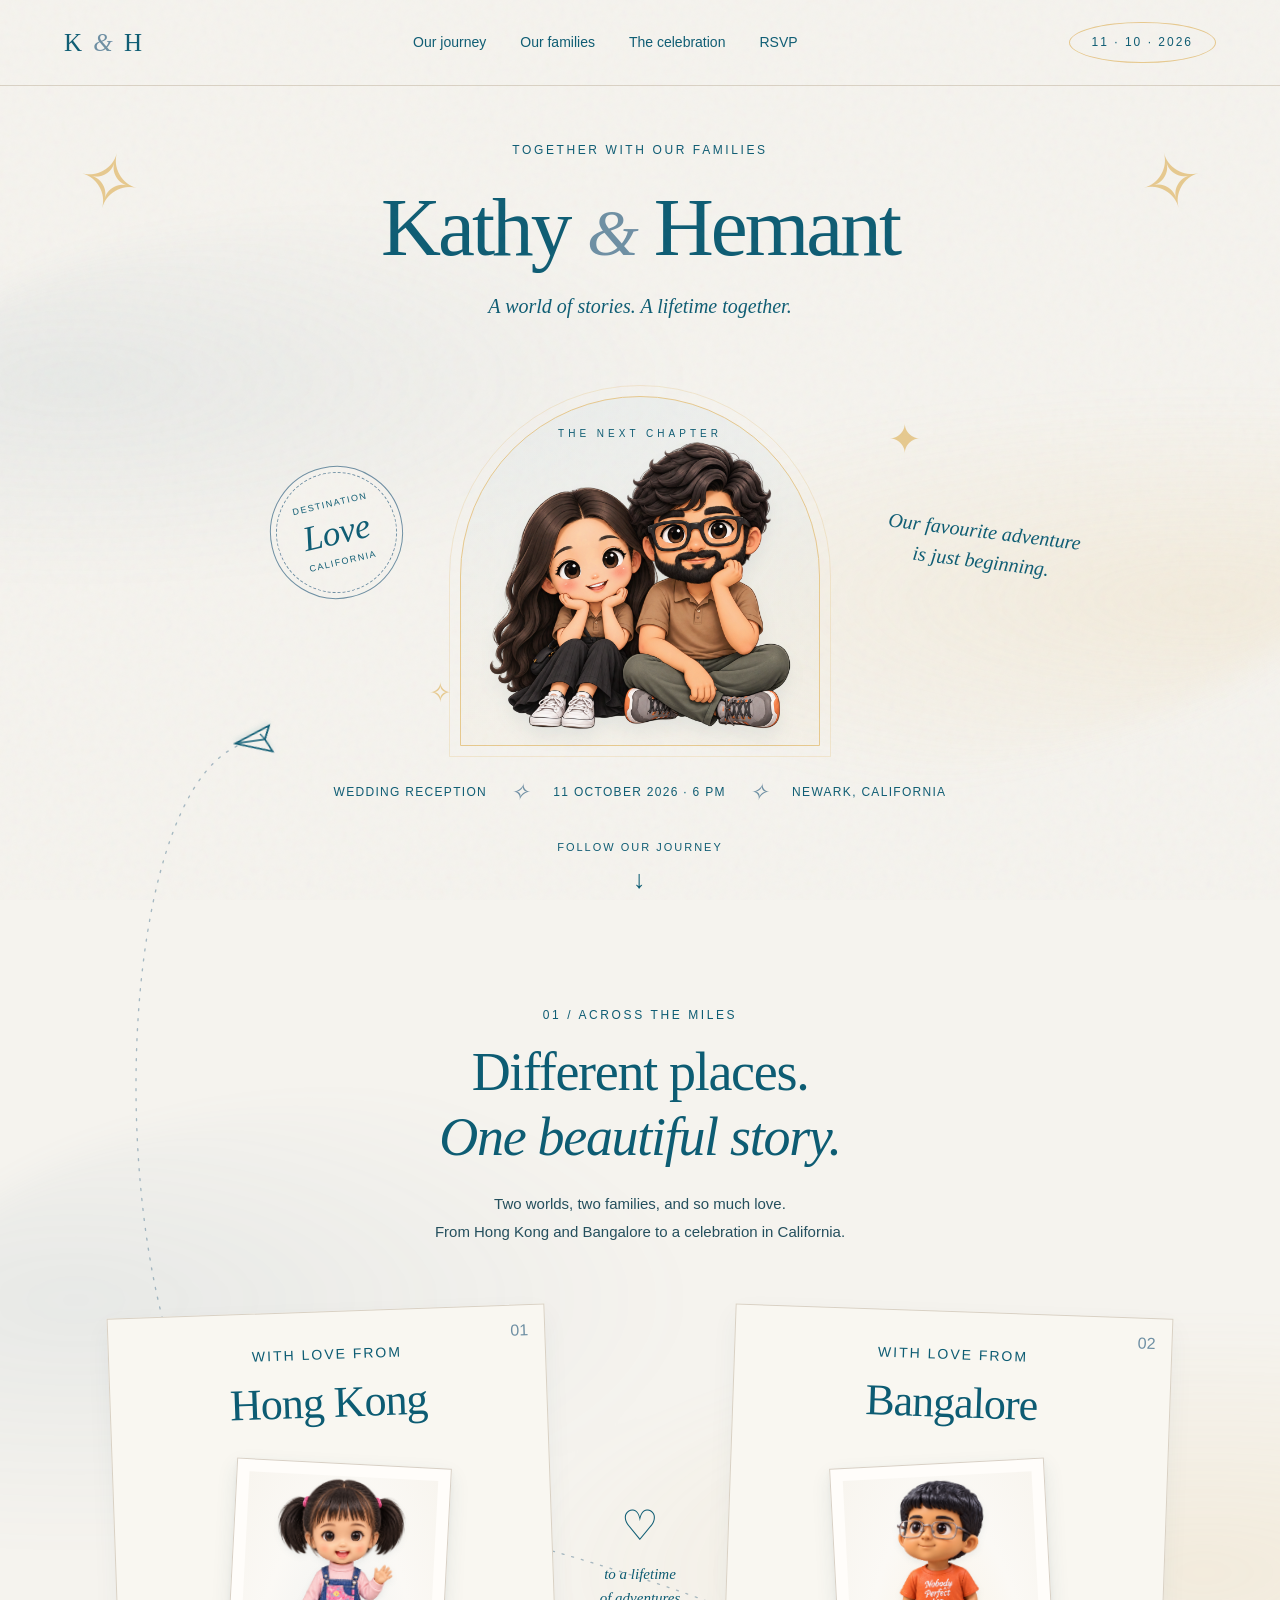
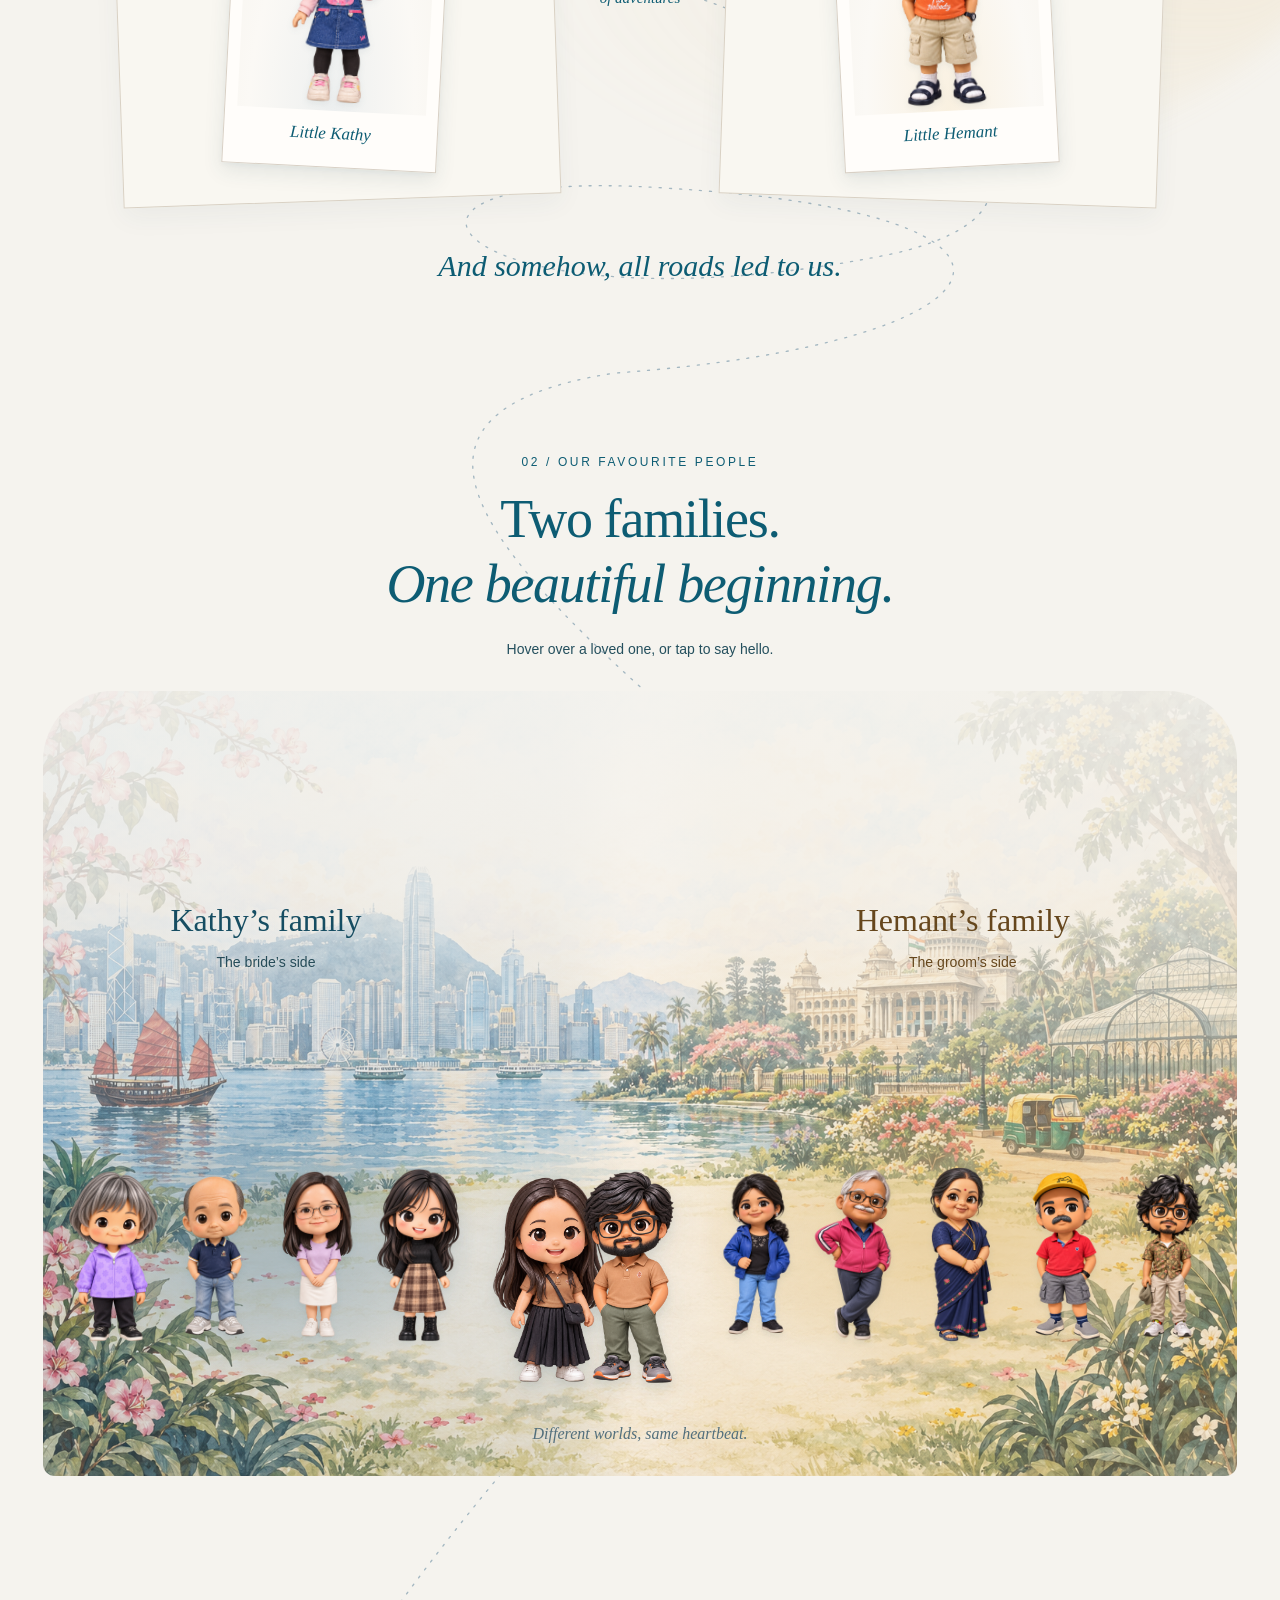
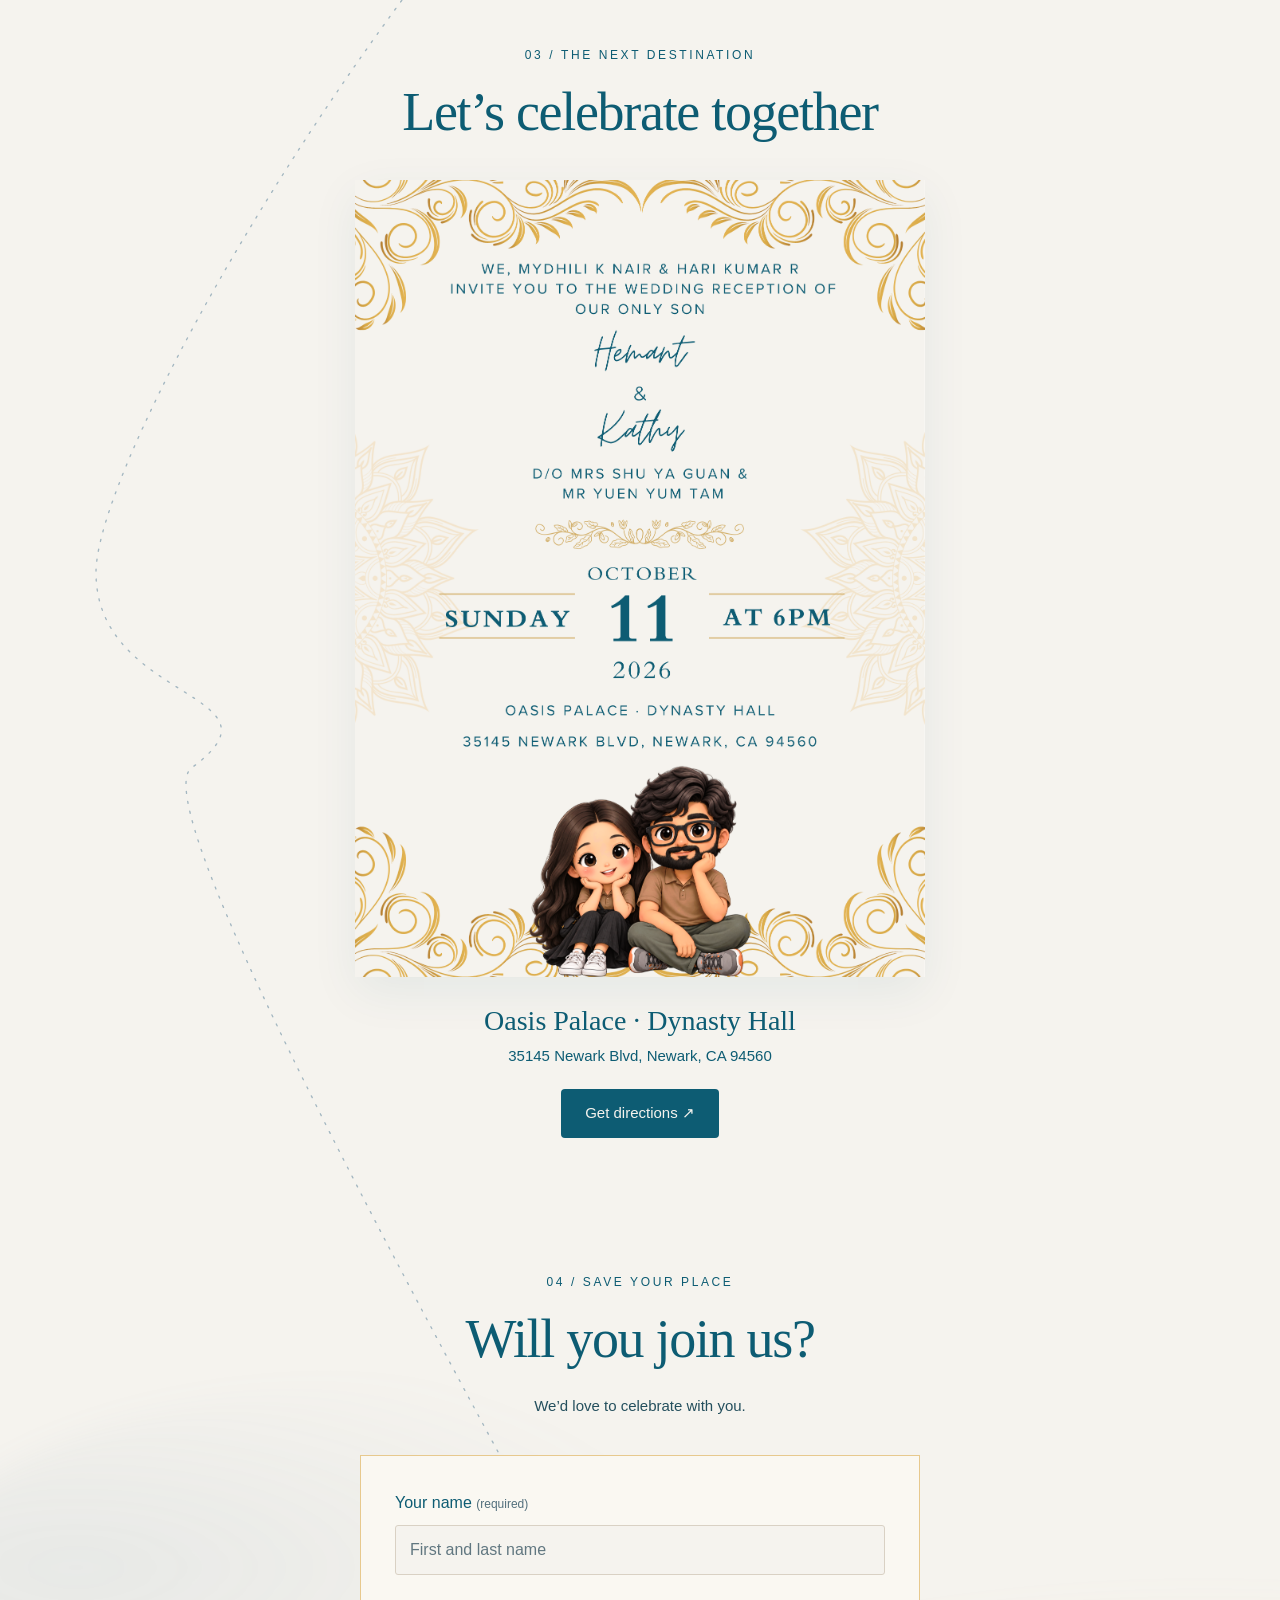
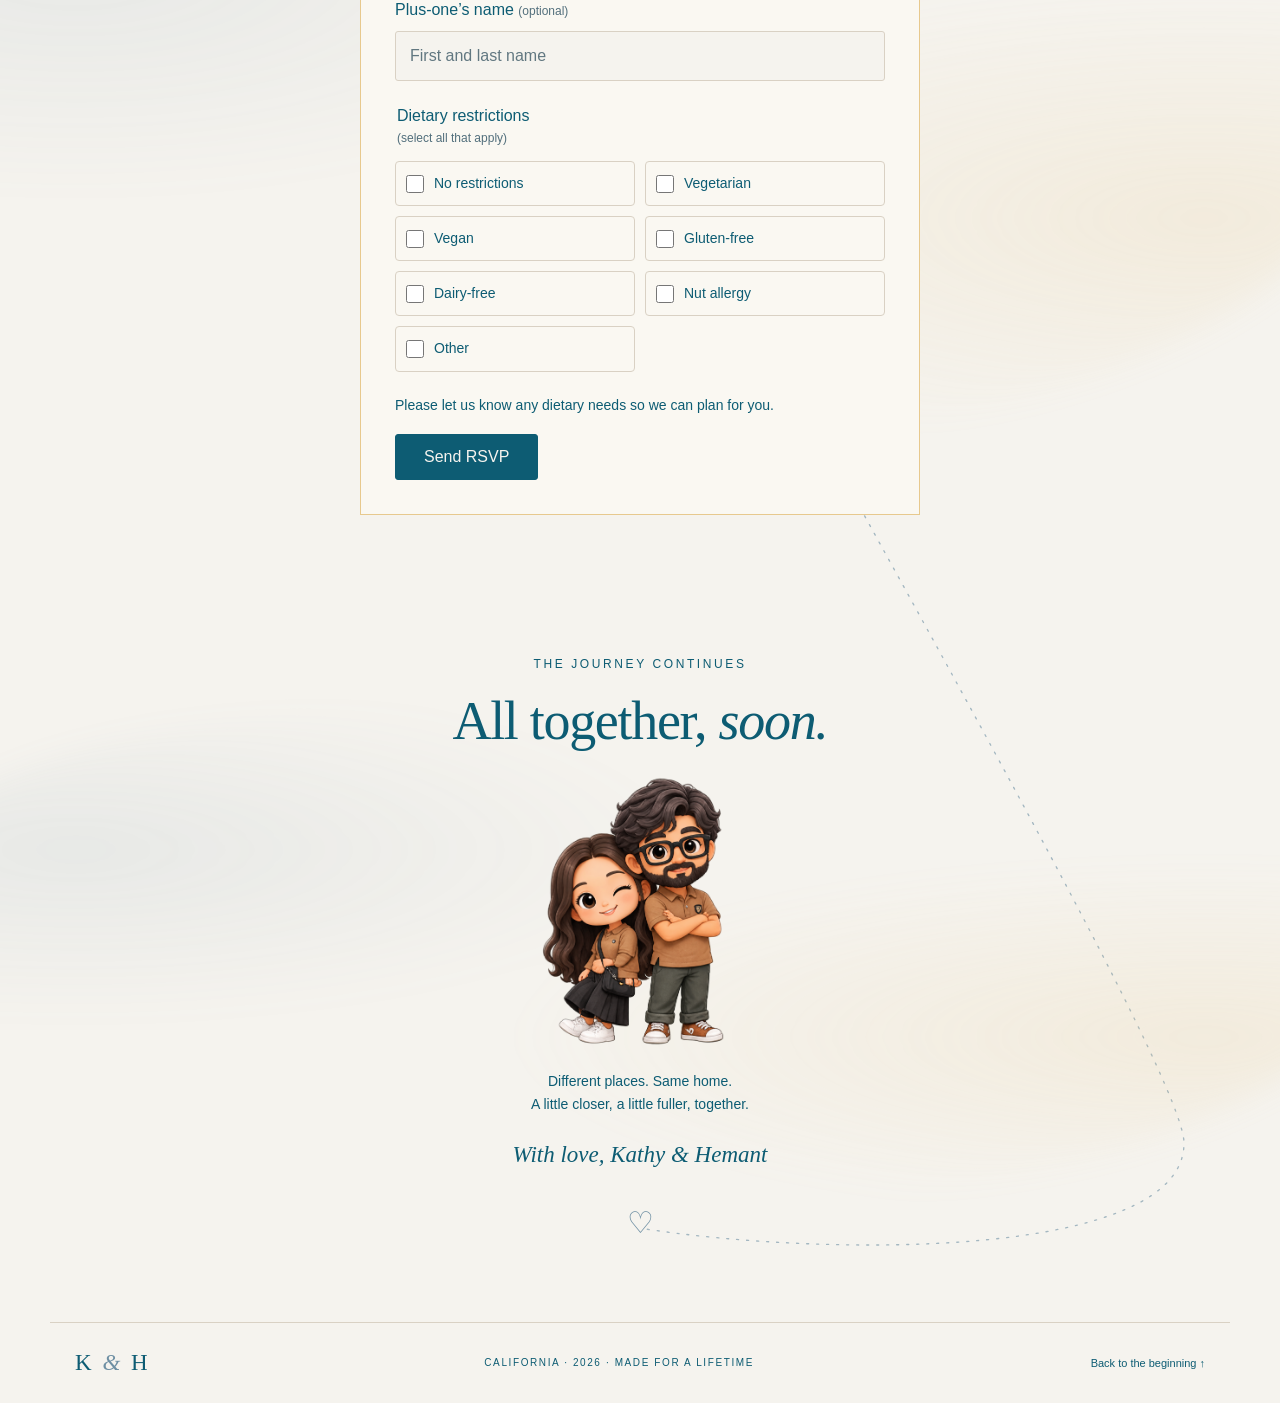
==== commit bfa38e0f: "update location" ====
--- a/index.html
+++ b/index.html
@@ -514,7 +514,7 @@
         >
       </a>
 
-      <div class="venue-directions"><p>Oasis Palace</p><address>35145 Newark Blvd, Newark, CA 94560</address><a class="directions-link" href="https://www.google.com/maps/dir/?api=1&amp;destination=35145%20Newark%20Blvd%2C%20Newark%2C%20CA%2094560" target="_blank" rel="noopener">Get directions <span aria-hidden="true">↗</span></a></div>
+      <div class="venue-directions"><p>Oasis Palace · Dynasty Hall</p><address>35145 Newark Blvd, Newark, CA 94560</address><a class="directions-link" href="https://www.google.com/maps/dir/?api=1&amp;destination=35145%20Newark%20Blvd%2C%20Newark%2C%20CA%2094560" target="_blank" rel="noopener">Get directions <span aria-hidden="true">↗</span></a></div>
     </section>
 
     <!-- RSVP -->
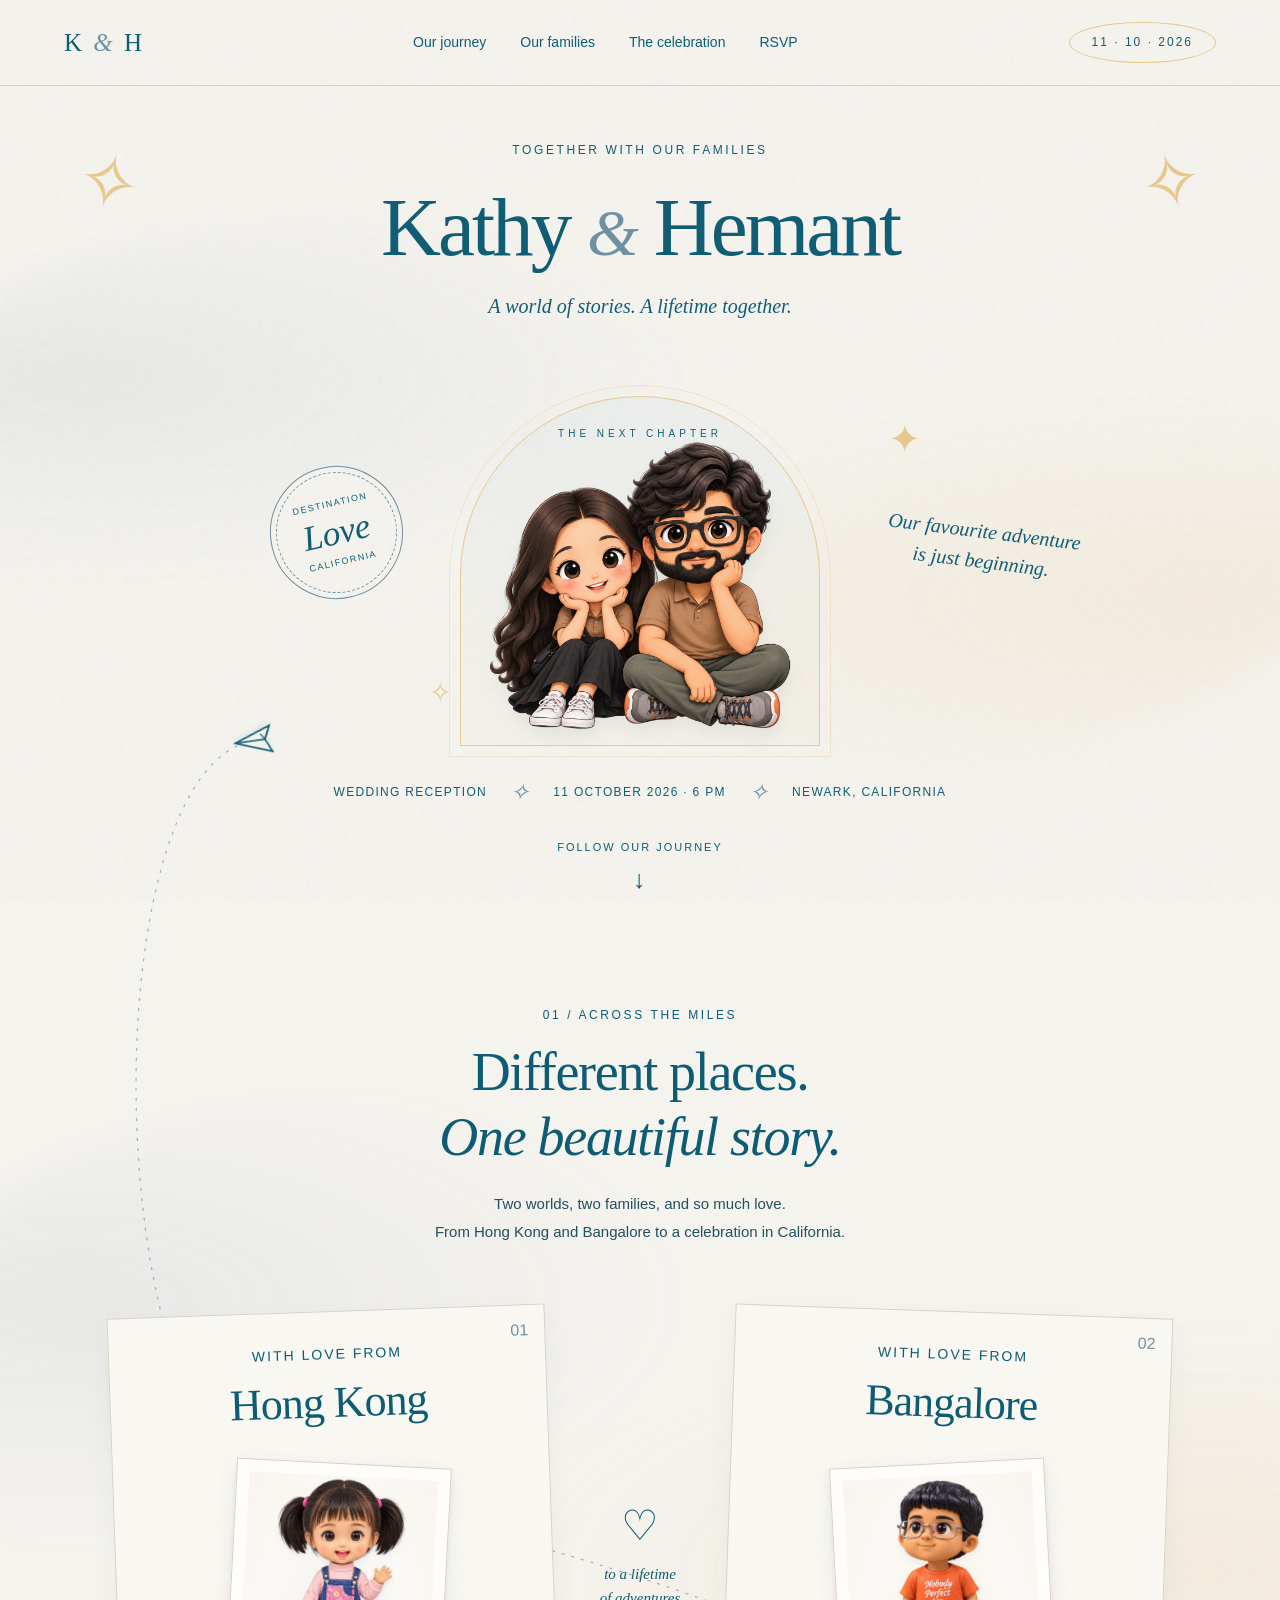
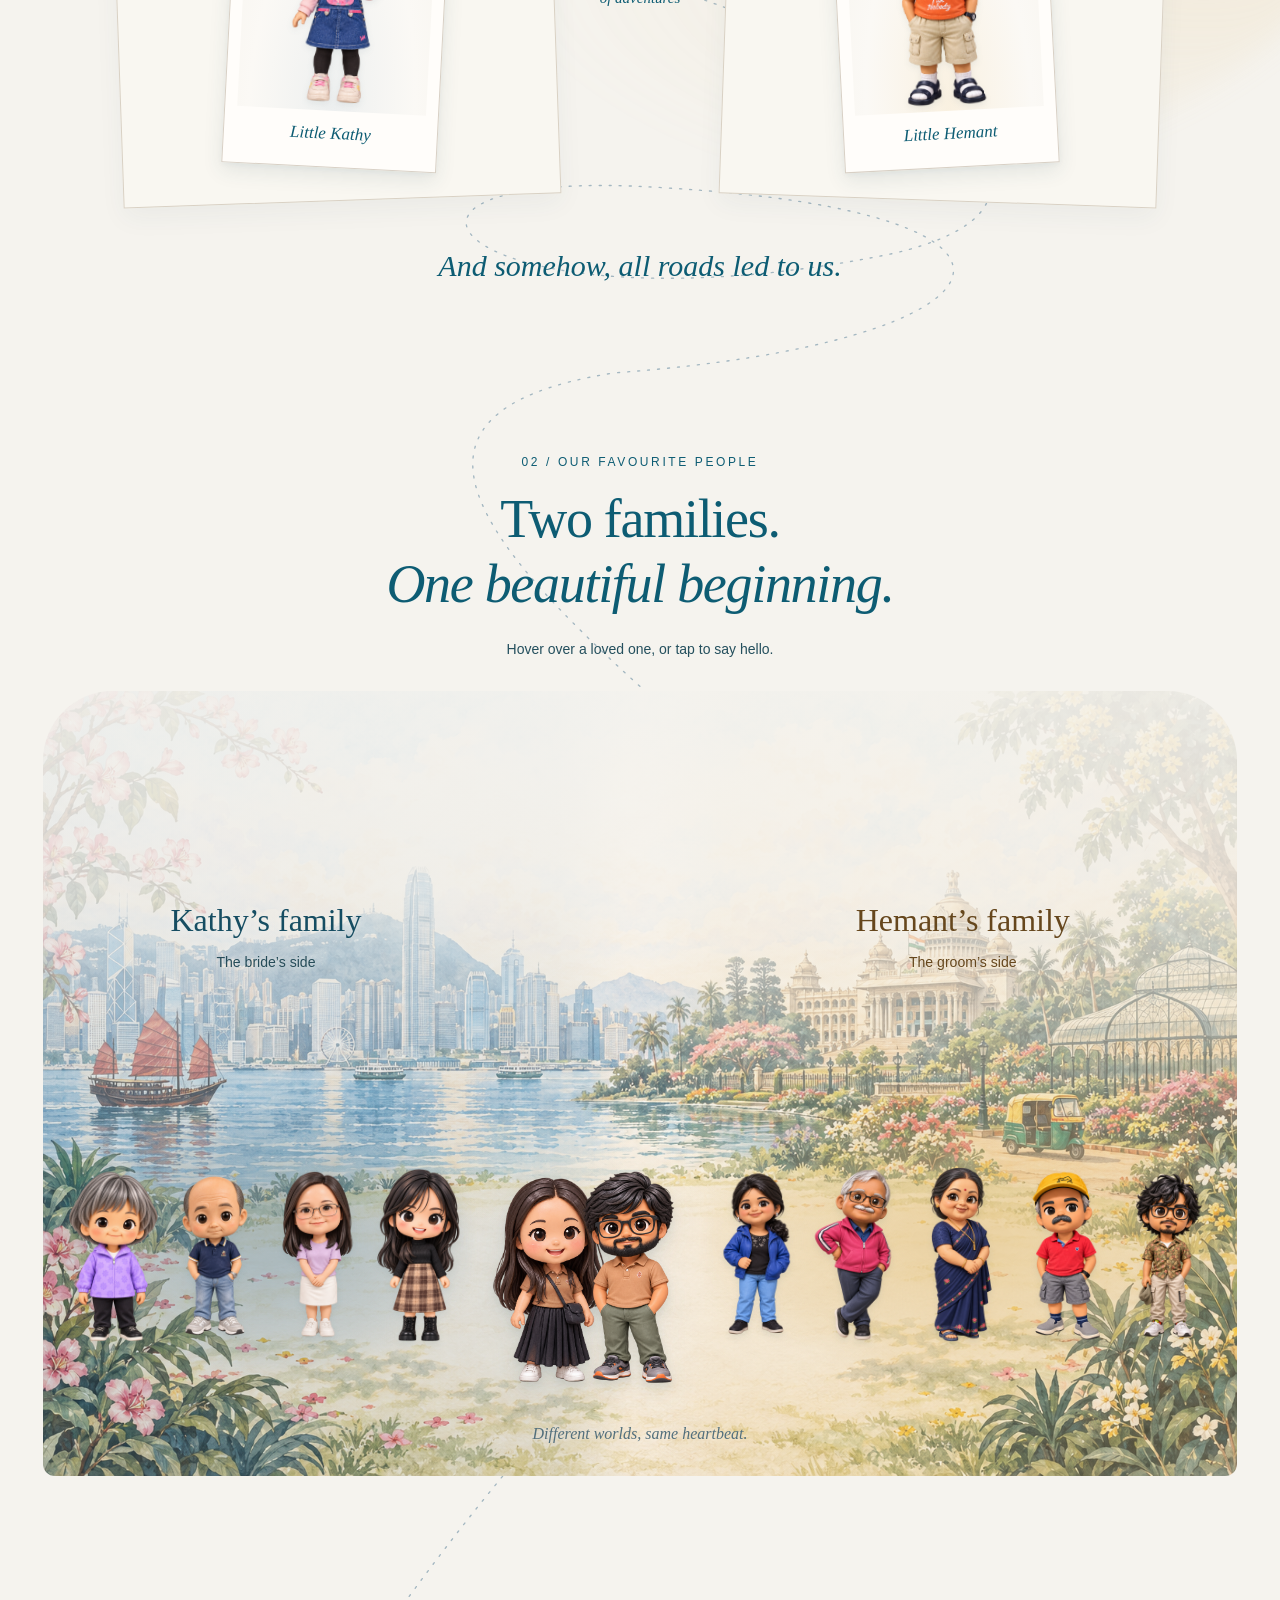
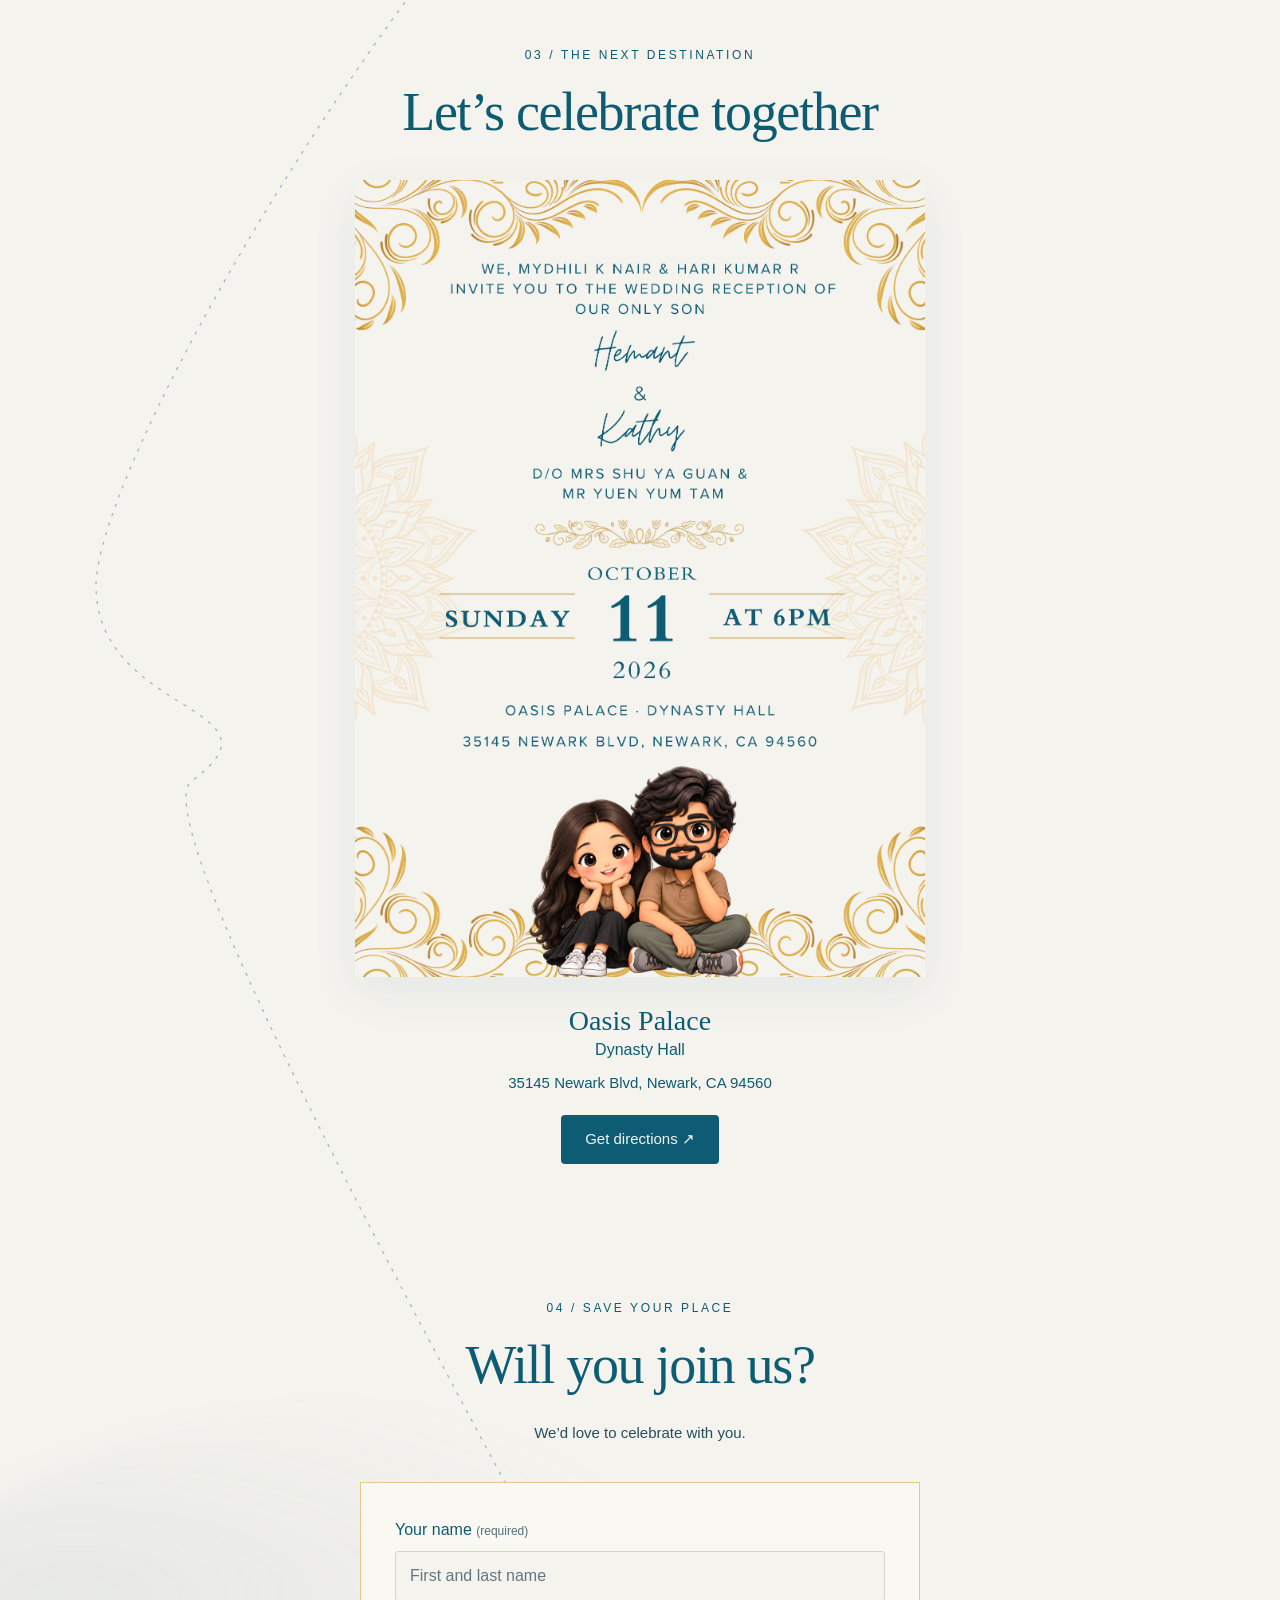
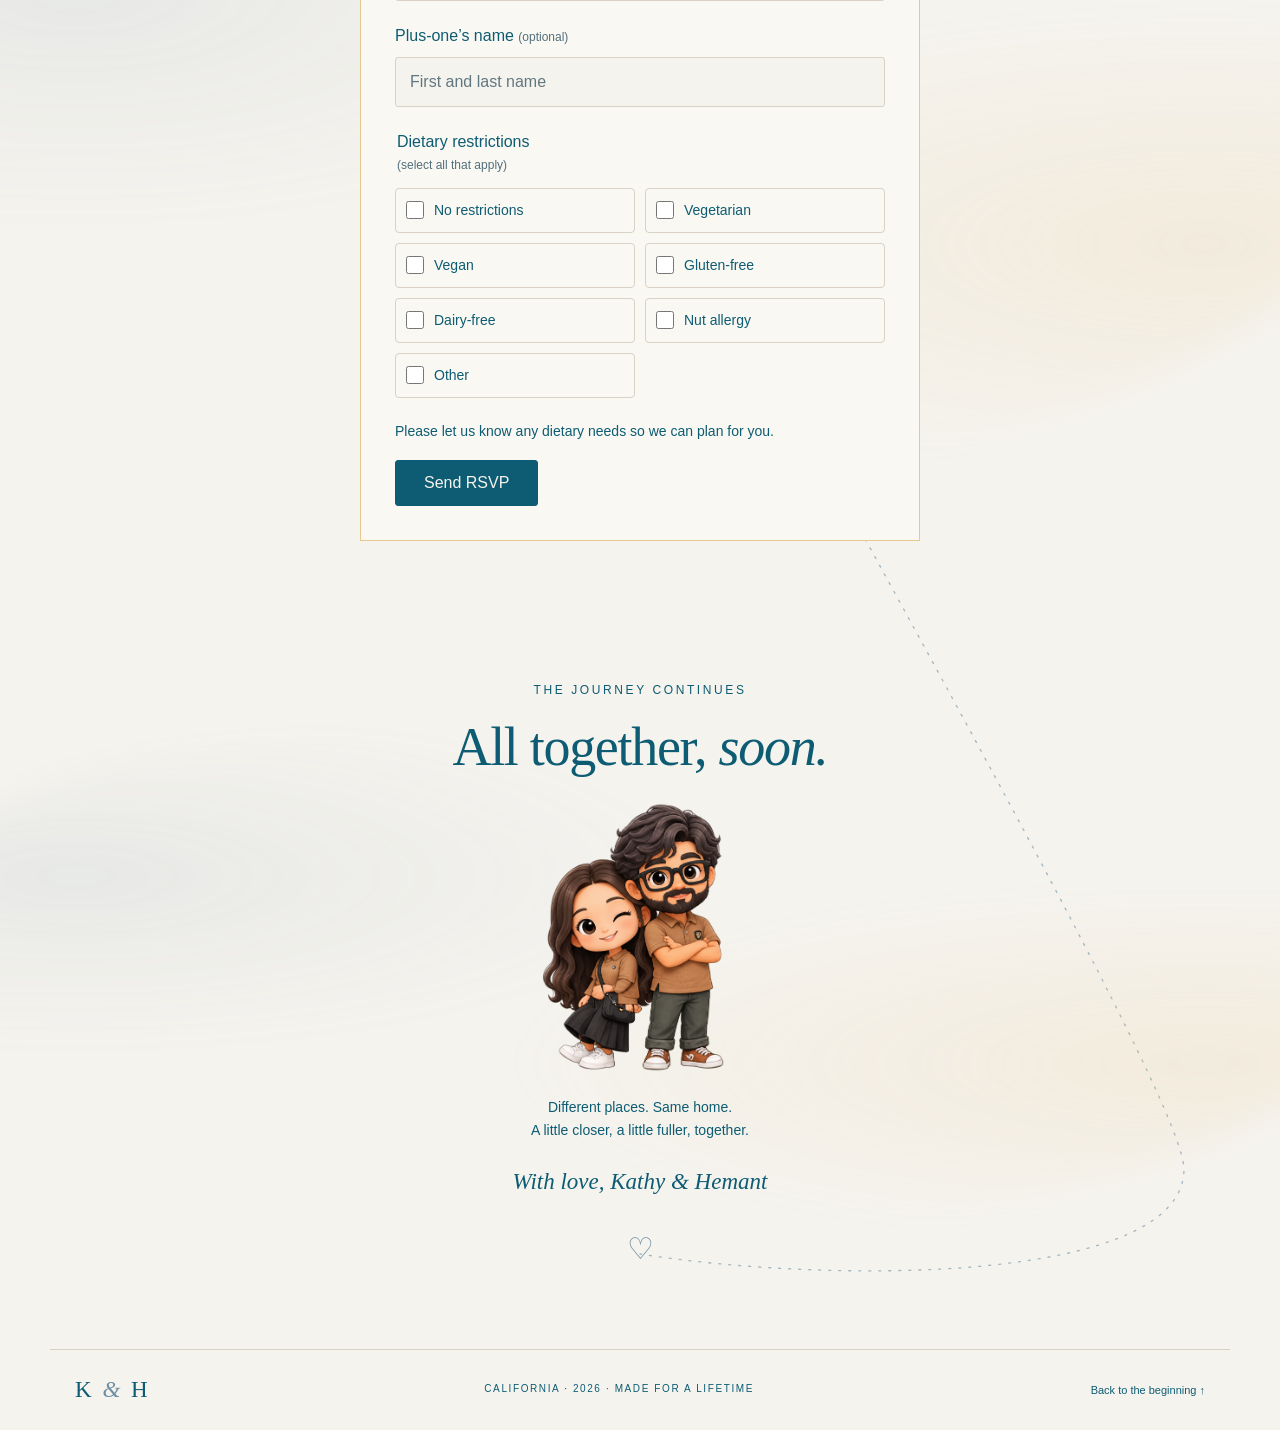
==== commit 27092a77: "update location" ====
--- a/index.html
+++ b/index.html
@@ -514,7 +514,7 @@
         >
       </a>
 
-      <div class="venue-directions"><p>Oasis Palace · Dynasty Hall</p><address>35145 Newark Blvd, Newark, CA 94560</address><a class="directions-link" href="https://www.google.com/maps/dir/?api=1&amp;destination=35145%20Newark%20Blvd%2C%20Newark%2C%20CA%2094560" target="_blank" rel="noopener">Get directions <span aria-hidden="true">↗</span></a></div>
+      <div class="venue-directions"><p>Oasis Palace</p><p3>Dynasty Hall</p3><address>35145 Newark Blvd, Newark, CA 94560</address><a class="directions-link" href="https://www.google.com/maps/dir/?api=1&amp;destination=35145%20Newark%20Blvd%2C%20Newark%2C%20CA%2094560" target="_blank" rel="noopener">Get directions <span aria-hidden="true">↗</span></a></div>
     </section>
 
     <!-- RSVP -->
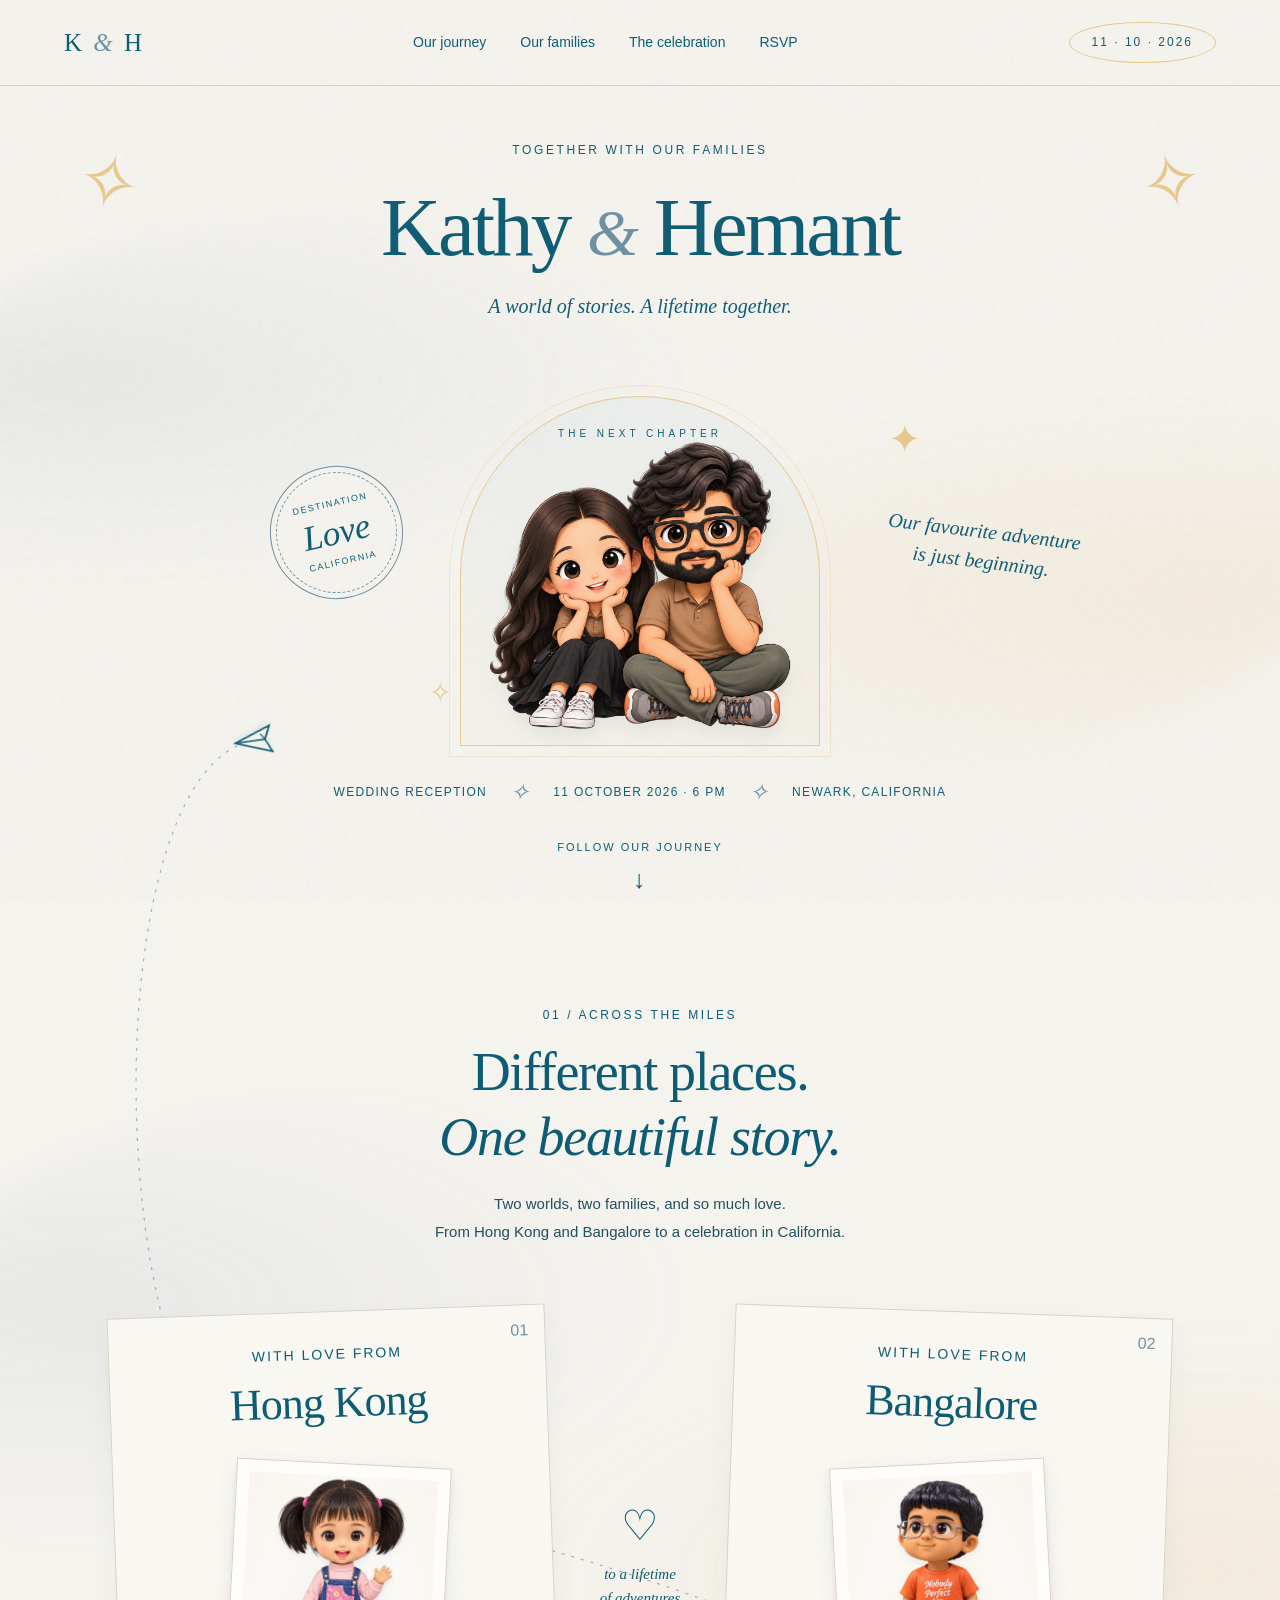
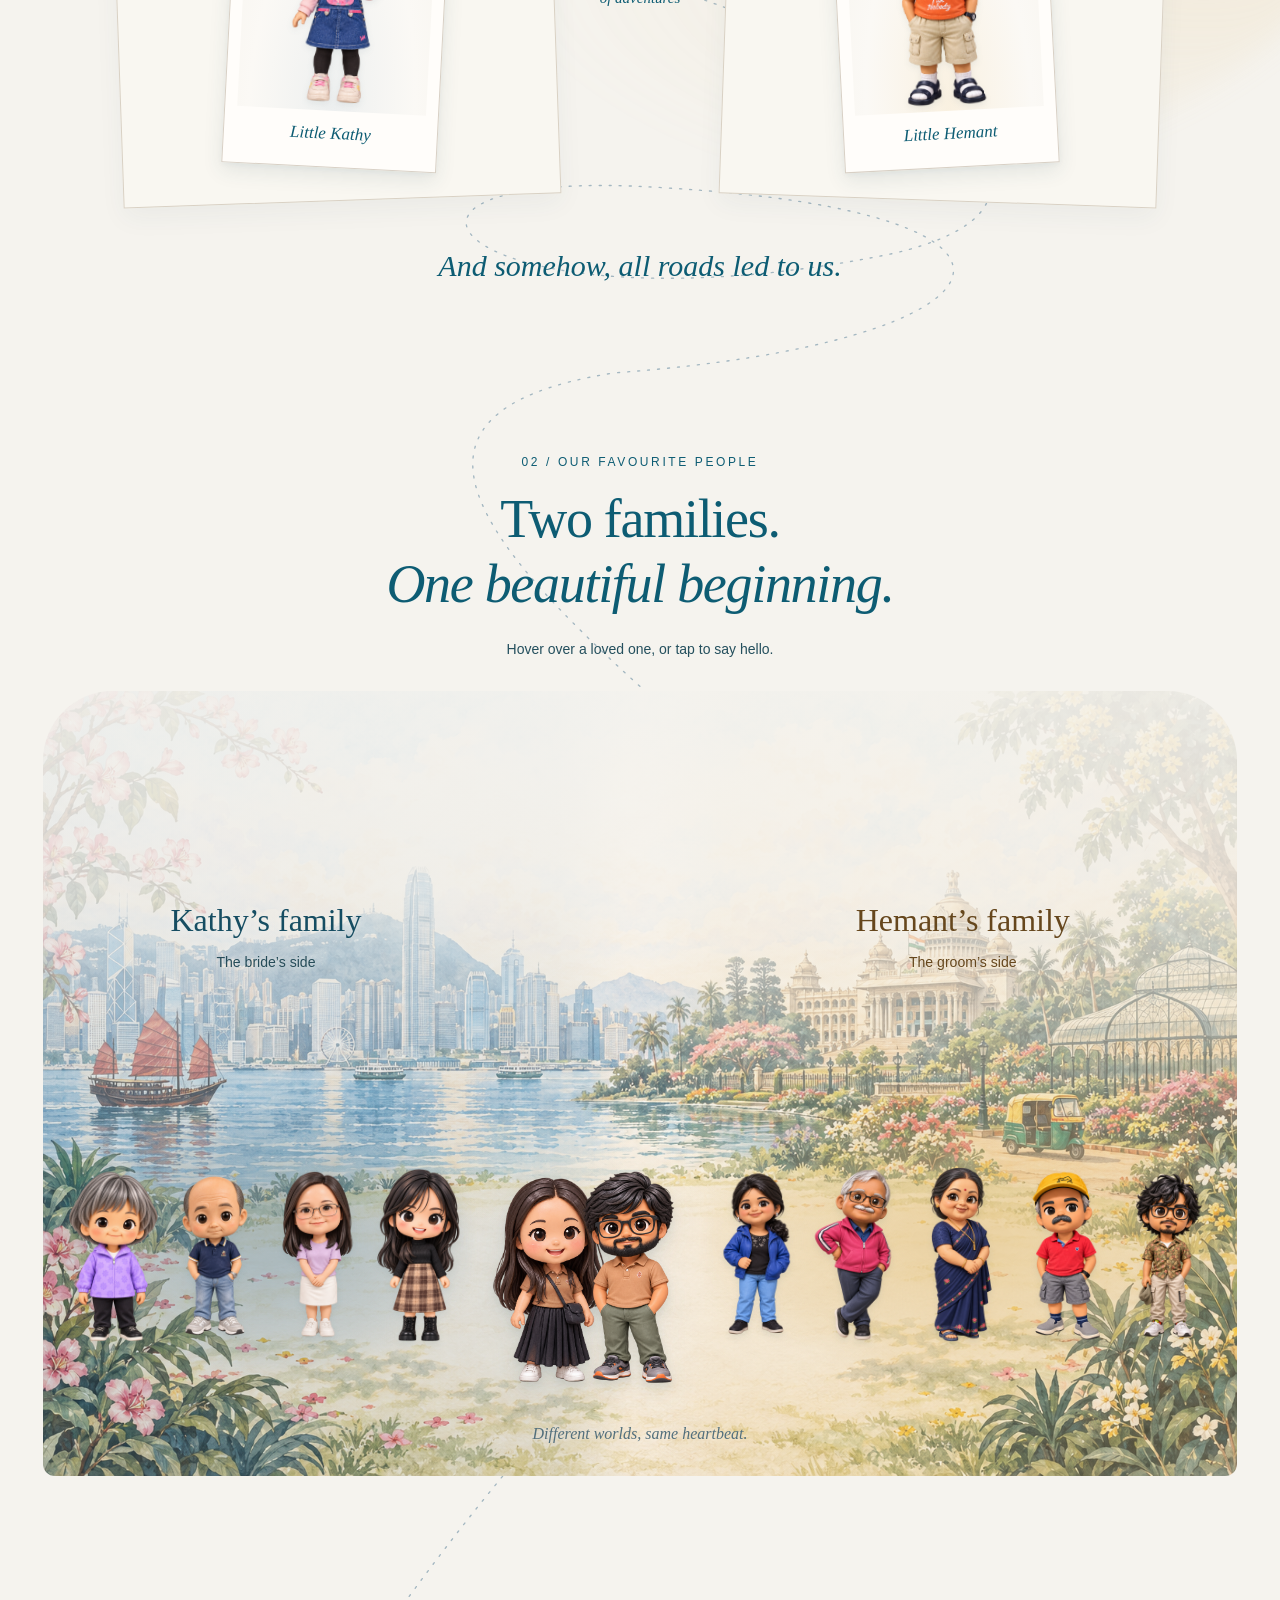
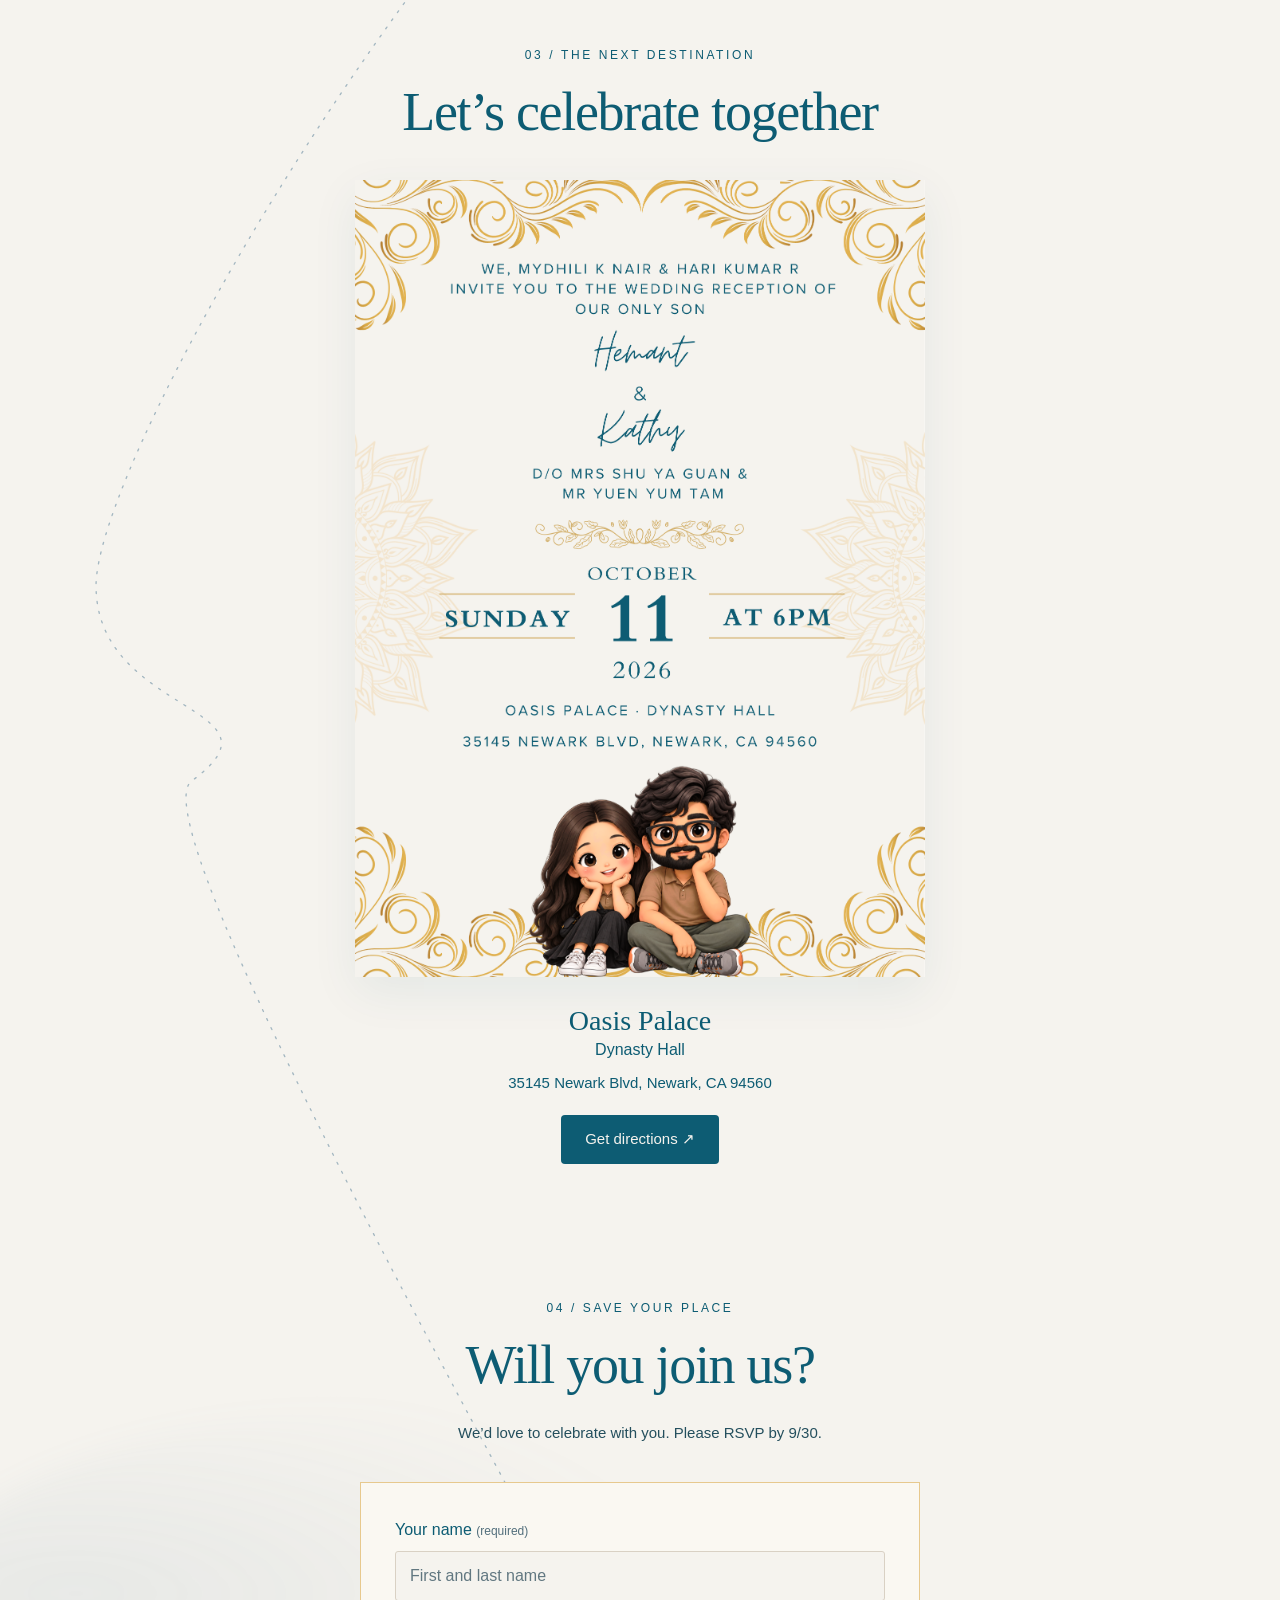
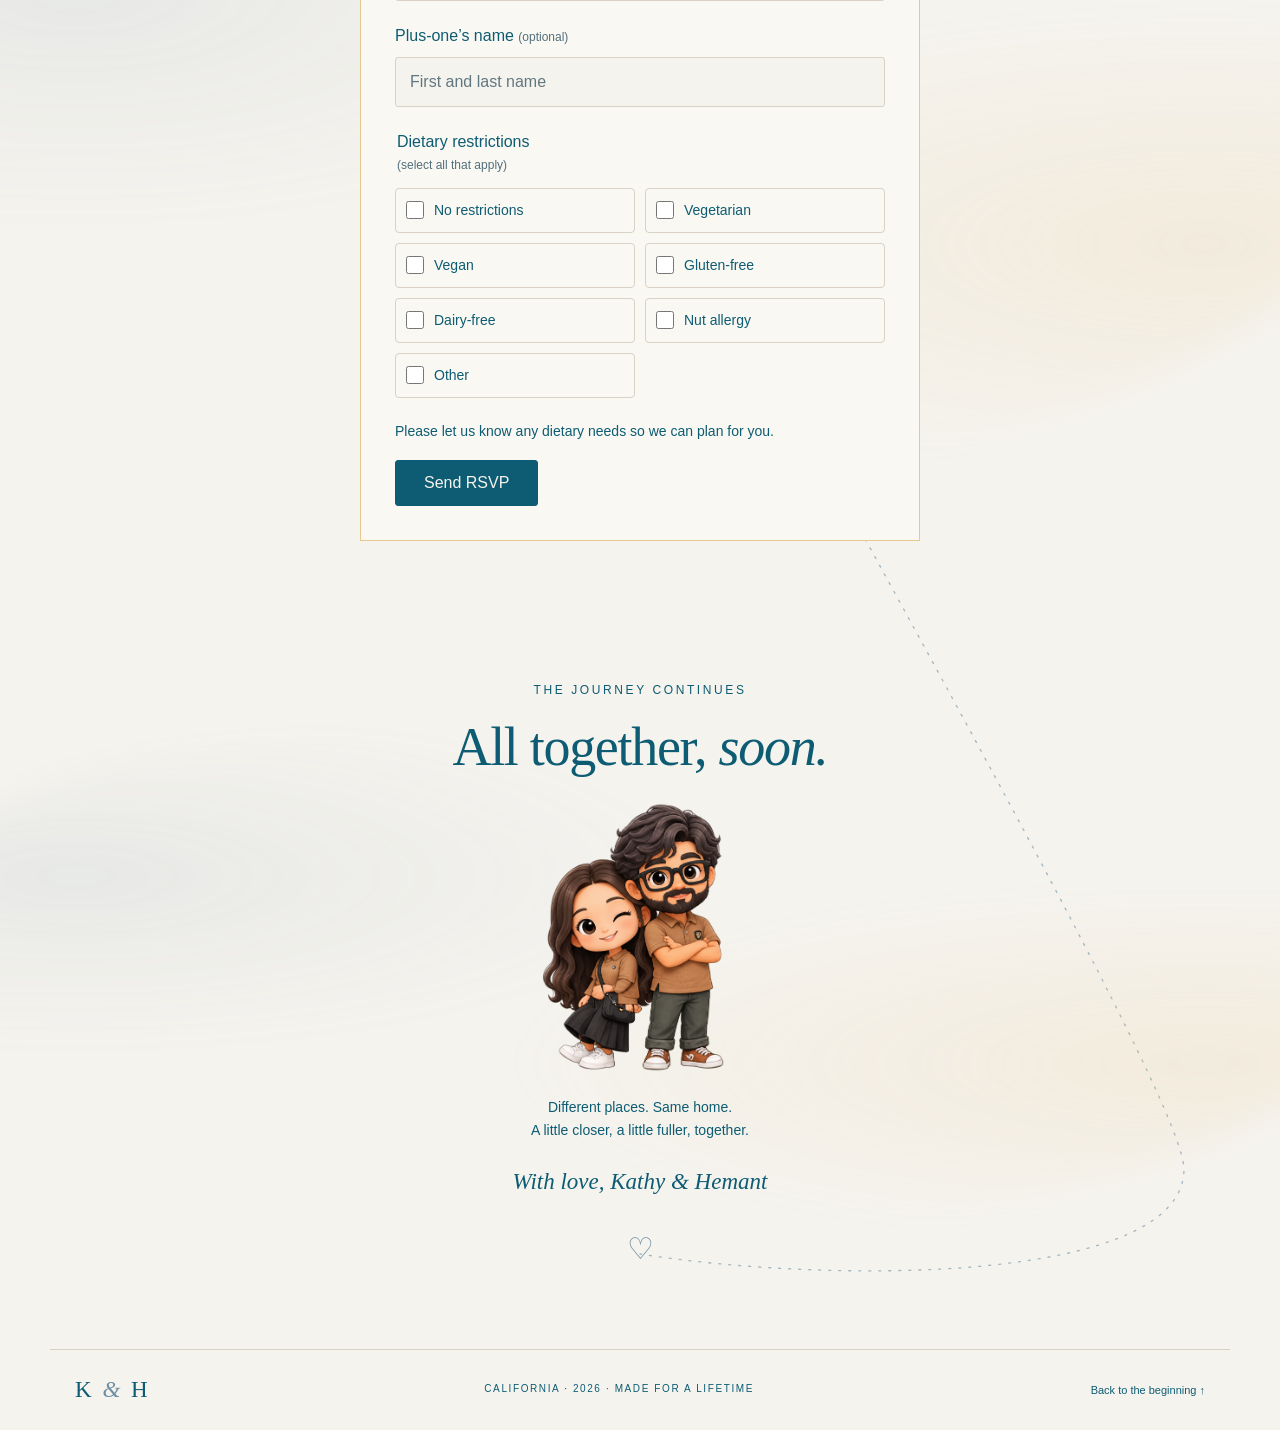
==== commit 840bfedc: "Add September 30 RSVP deadline" ====
--- a/index.html
+++ b/index.html
@@ -522,7 +522,7 @@
       <div class="section-heading">
         <p class="eyebrow">04 / Save your place</p>
         <h2 id="rsvp-title">Will you join us?</h2>
-        <p>We’d love to celebrate with you.</p>
+        <p>We’d love to celebrate with you. Please RSVP by 9/30.</p>
       </div>
 
       <form
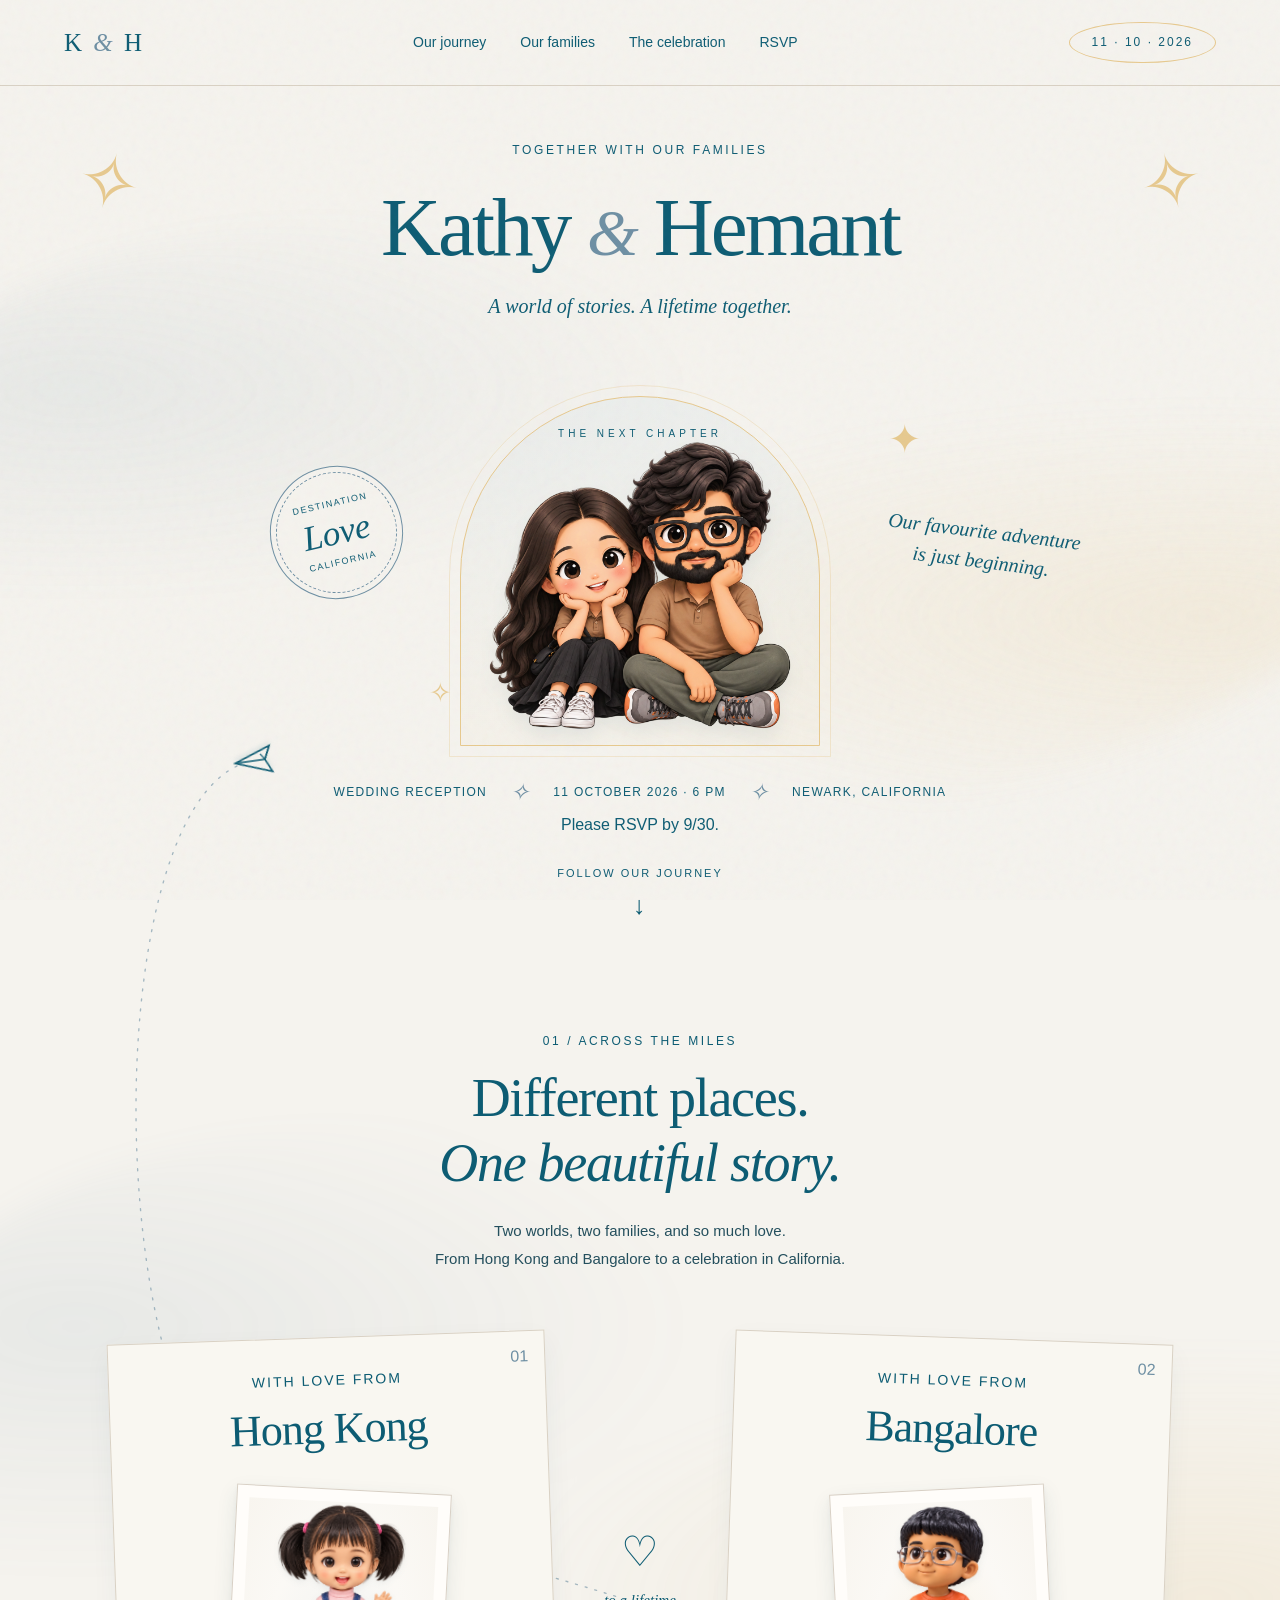
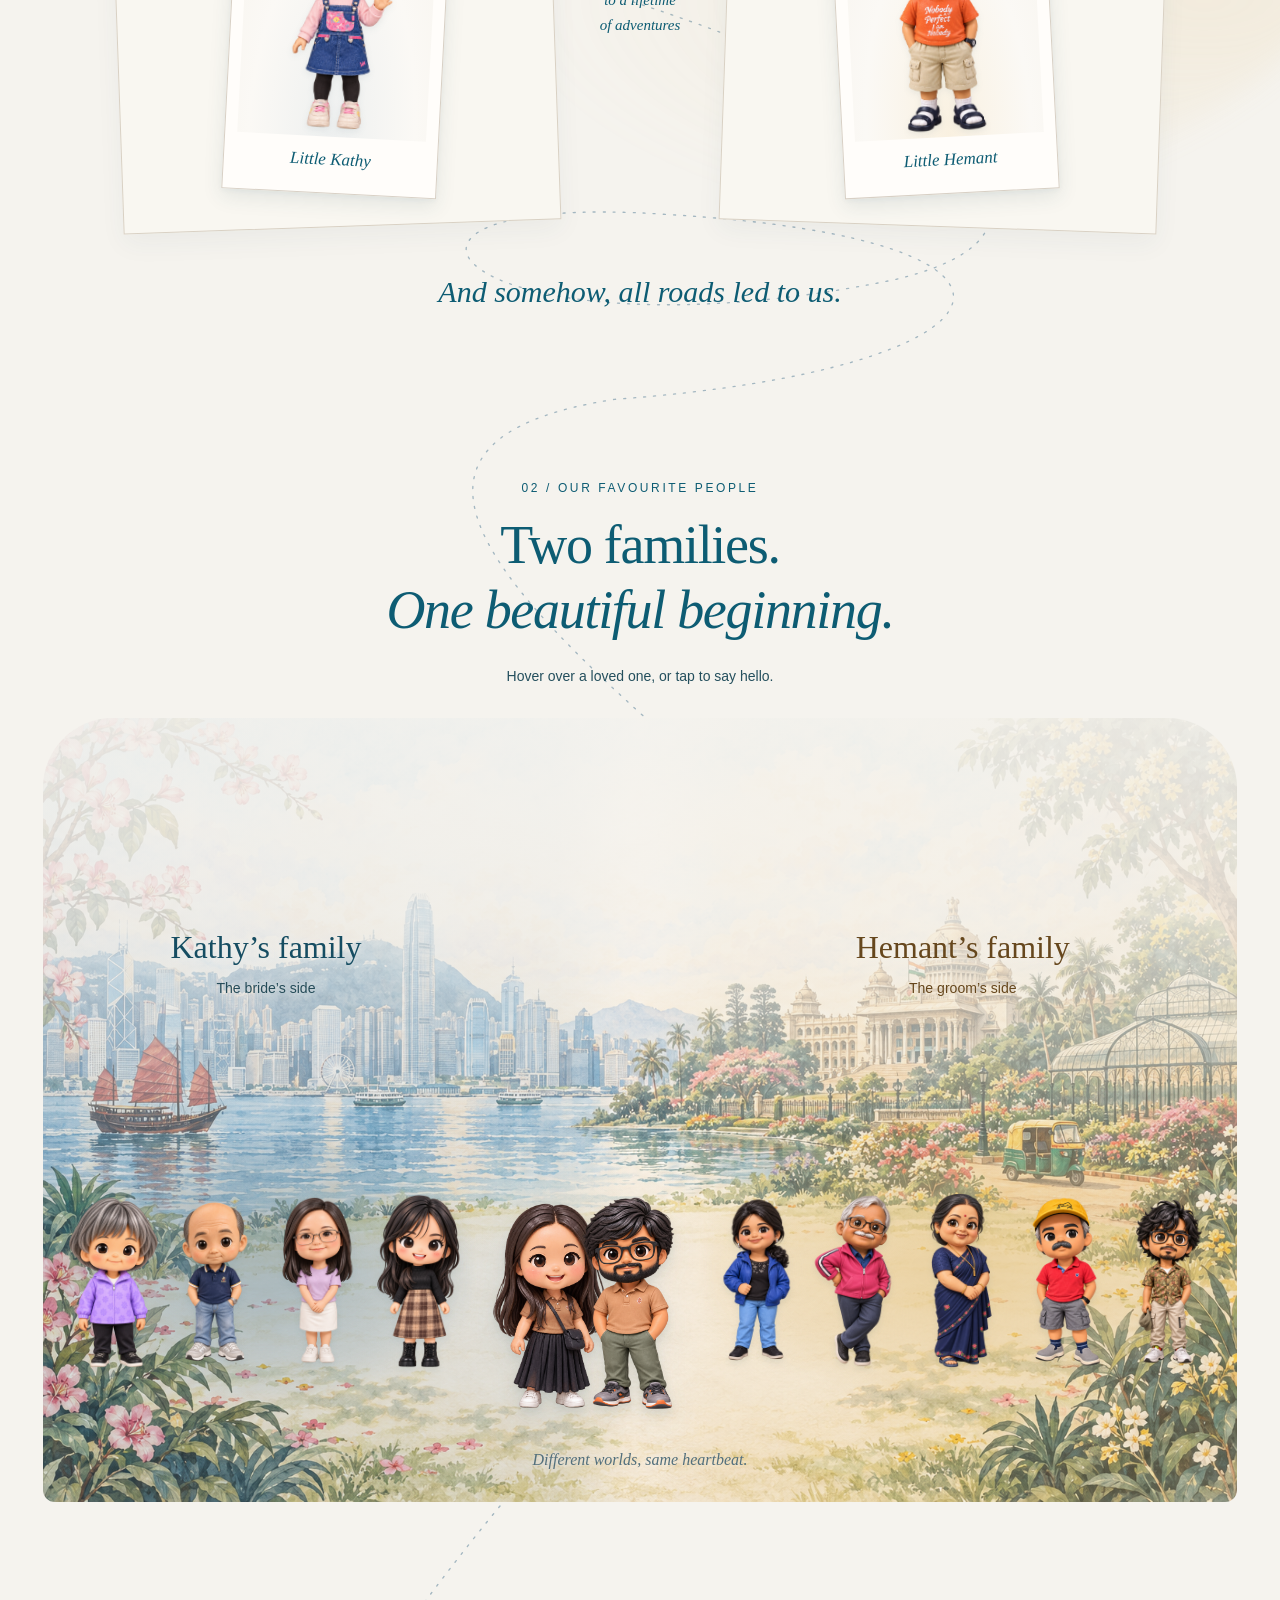
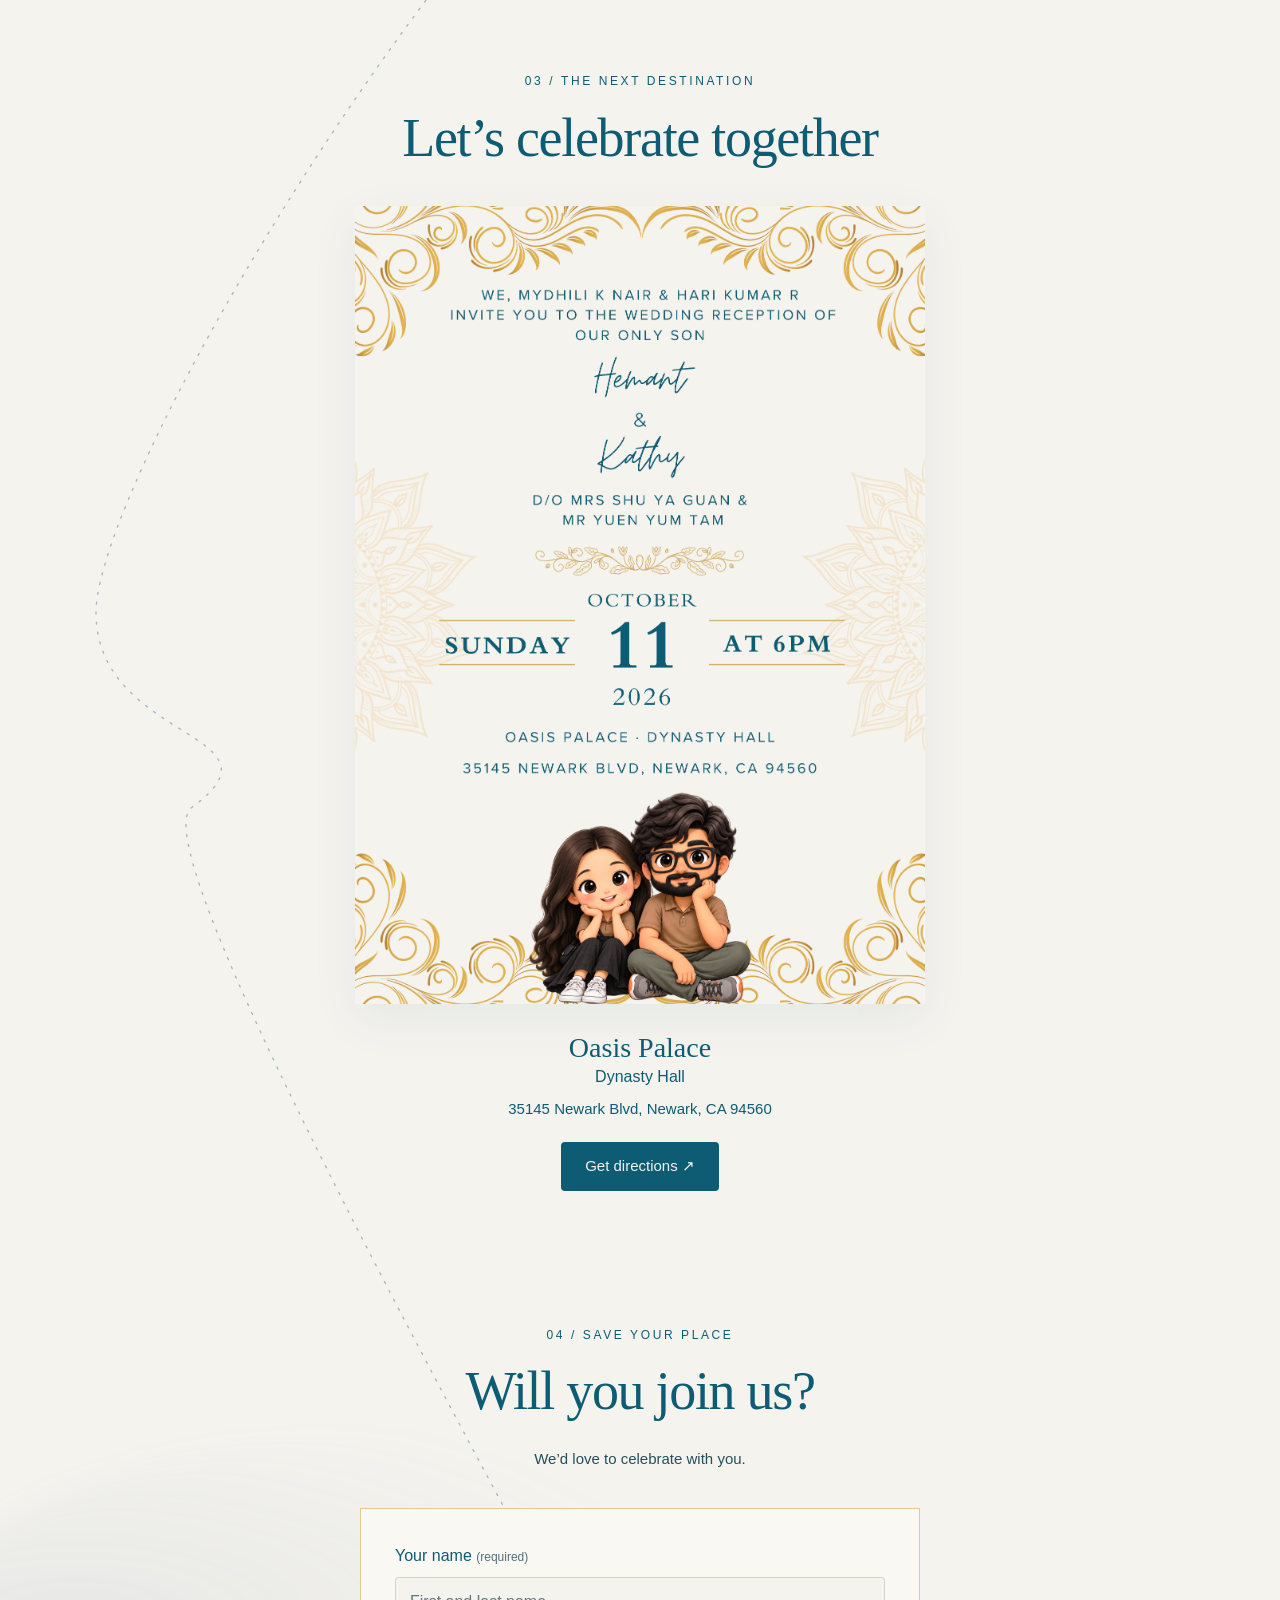
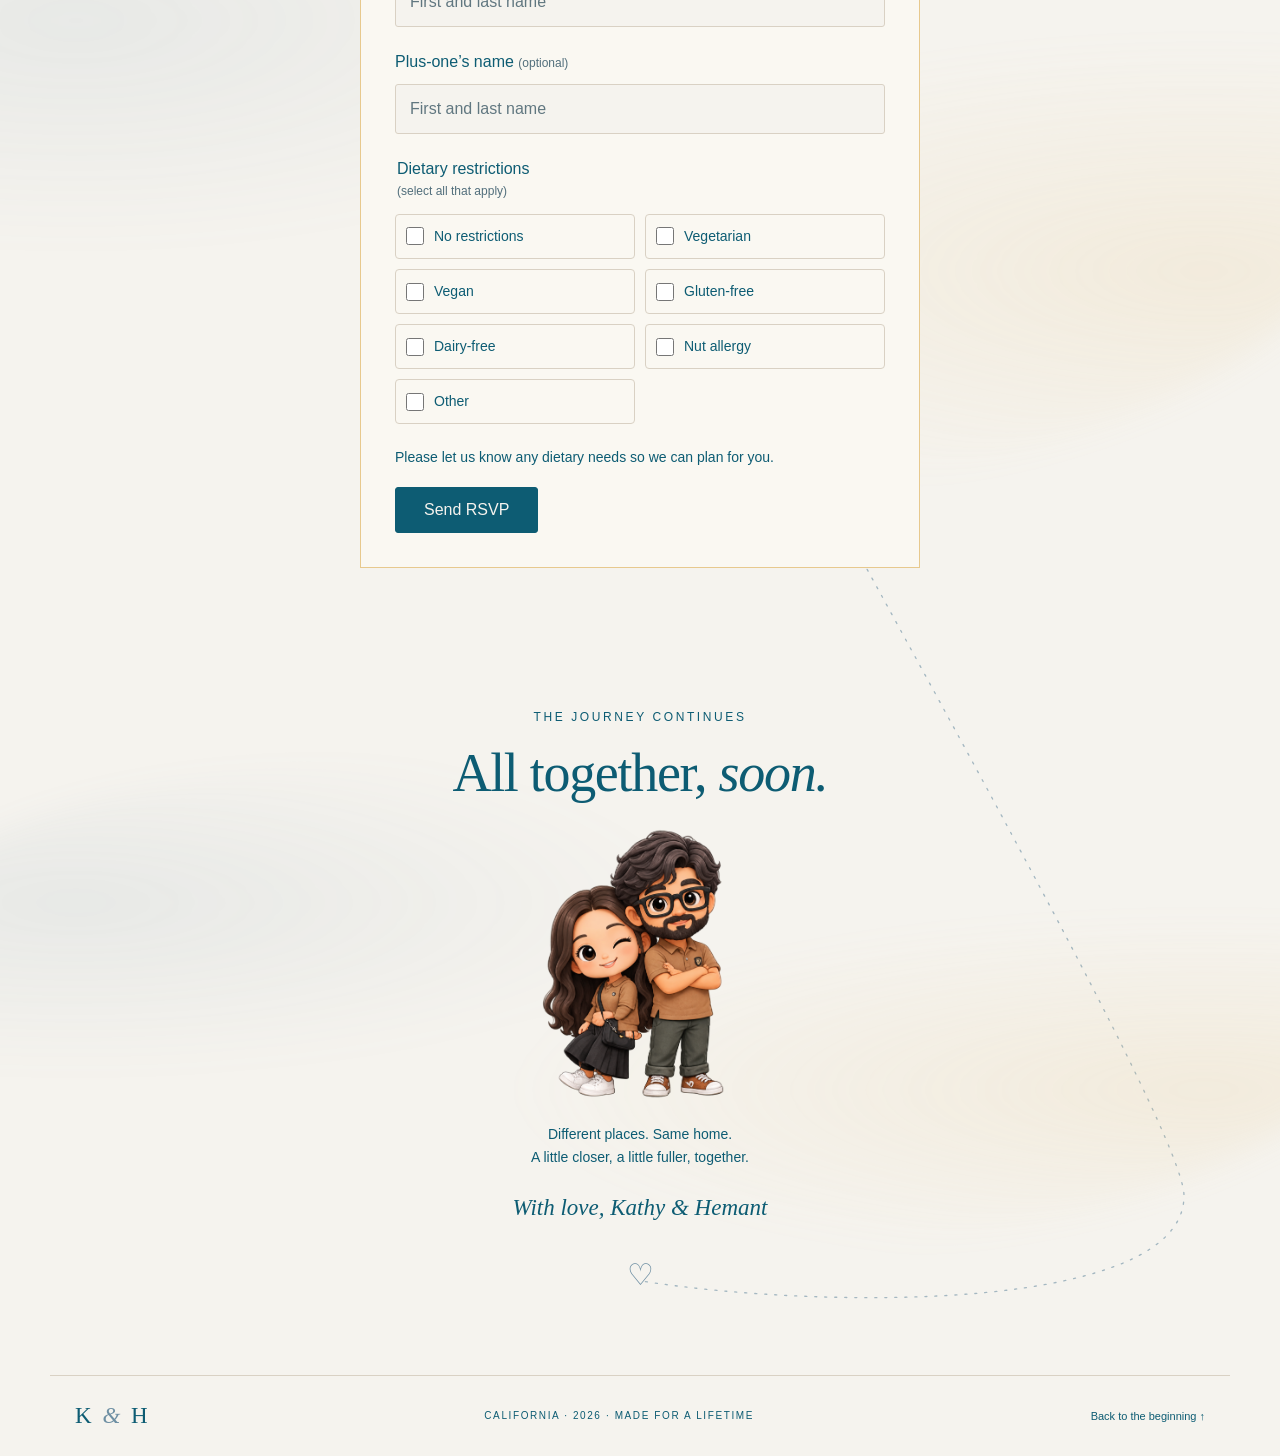
==== commit ef40703f: "Move RSVP deadline above Follow our journey" ====
--- a/index.html
+++ b/index.html
@@ -107,6 +107,8 @@
         <span>Newark, California</span>
       </div>
 
+      <p>Please RSVP by 9/30.</p>
+
       <a class="scroll-cue" href="#story">
         Follow our journey
         <span aria-hidden="true">↓</span>
@@ -522,7 +524,7 @@
       <div class="section-heading">
         <p class="eyebrow">04 / Save your place</p>
         <h2 id="rsvp-title">Will you join us?</h2>
-        <p>We’d love to celebrate with you. Please RSVP by 9/30.</p>
+        <p>We’d love to celebrate with you.</p>
       </div>
 
       <form
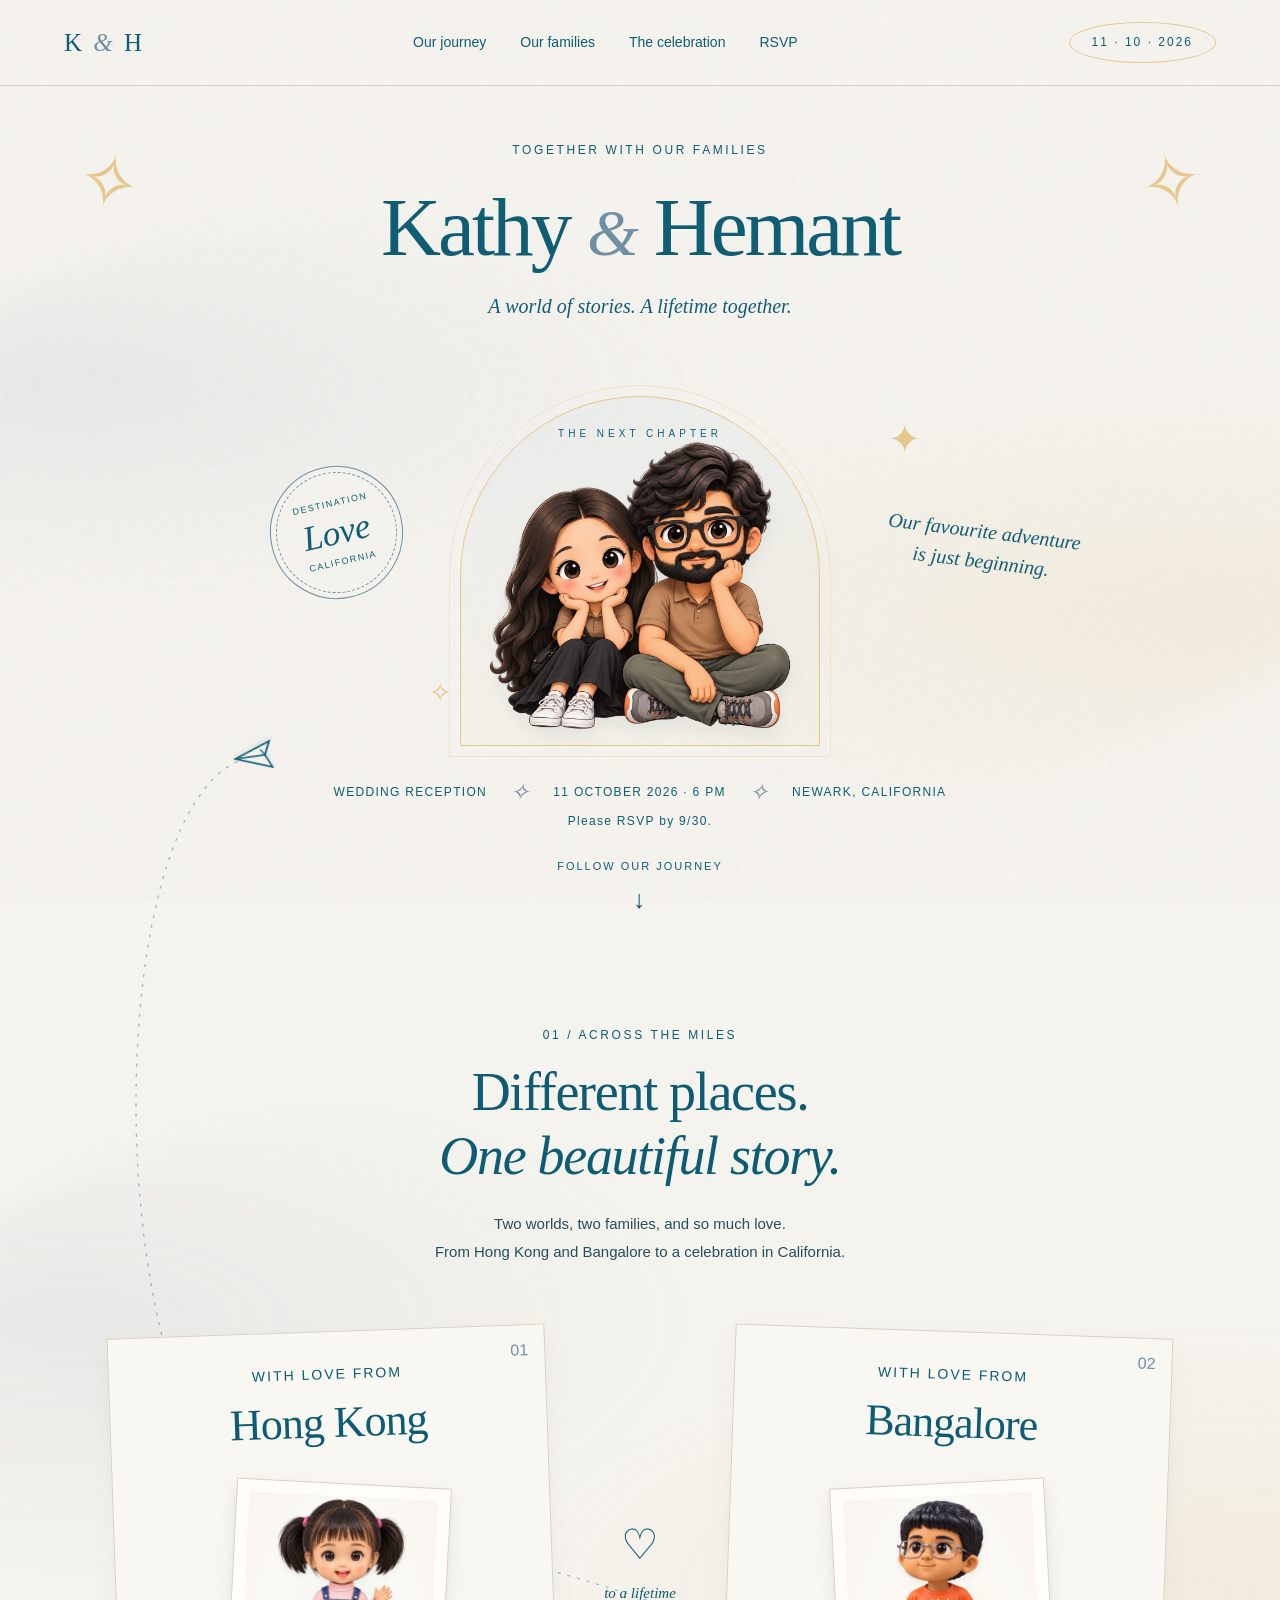
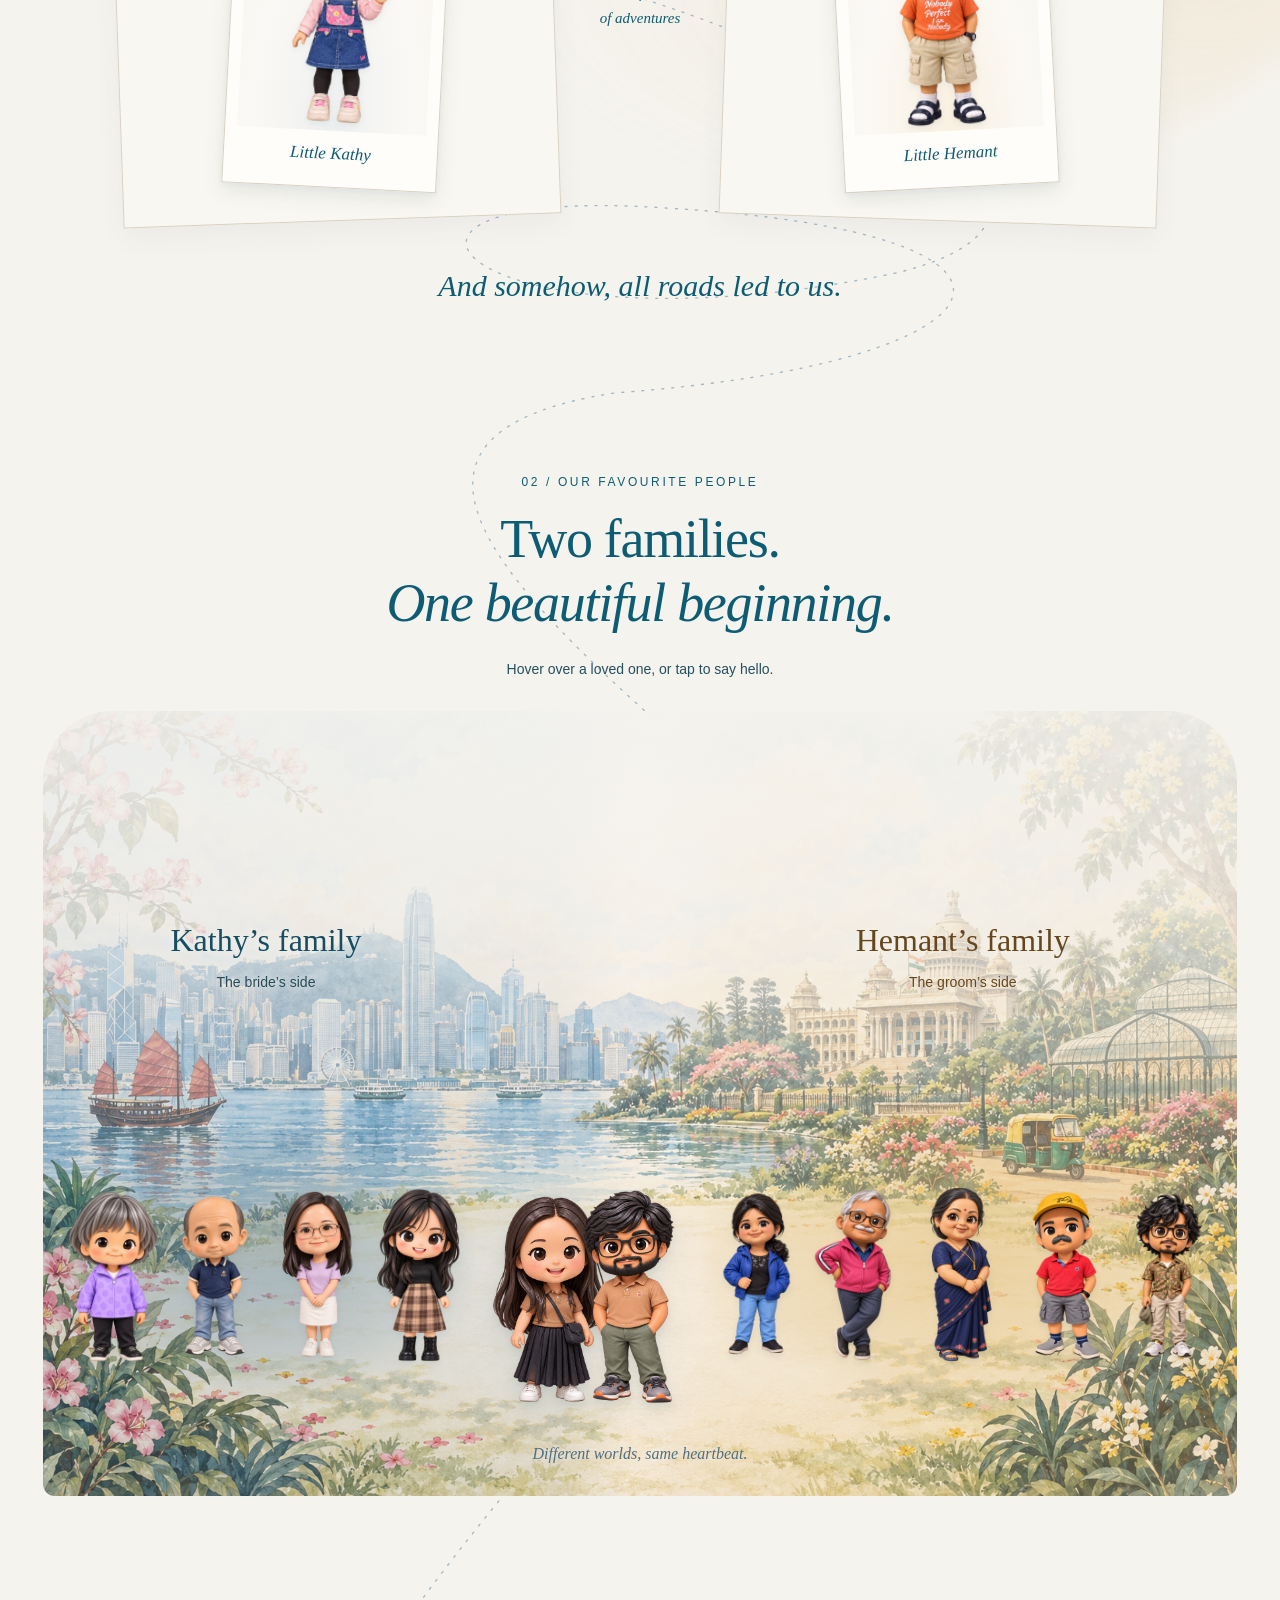
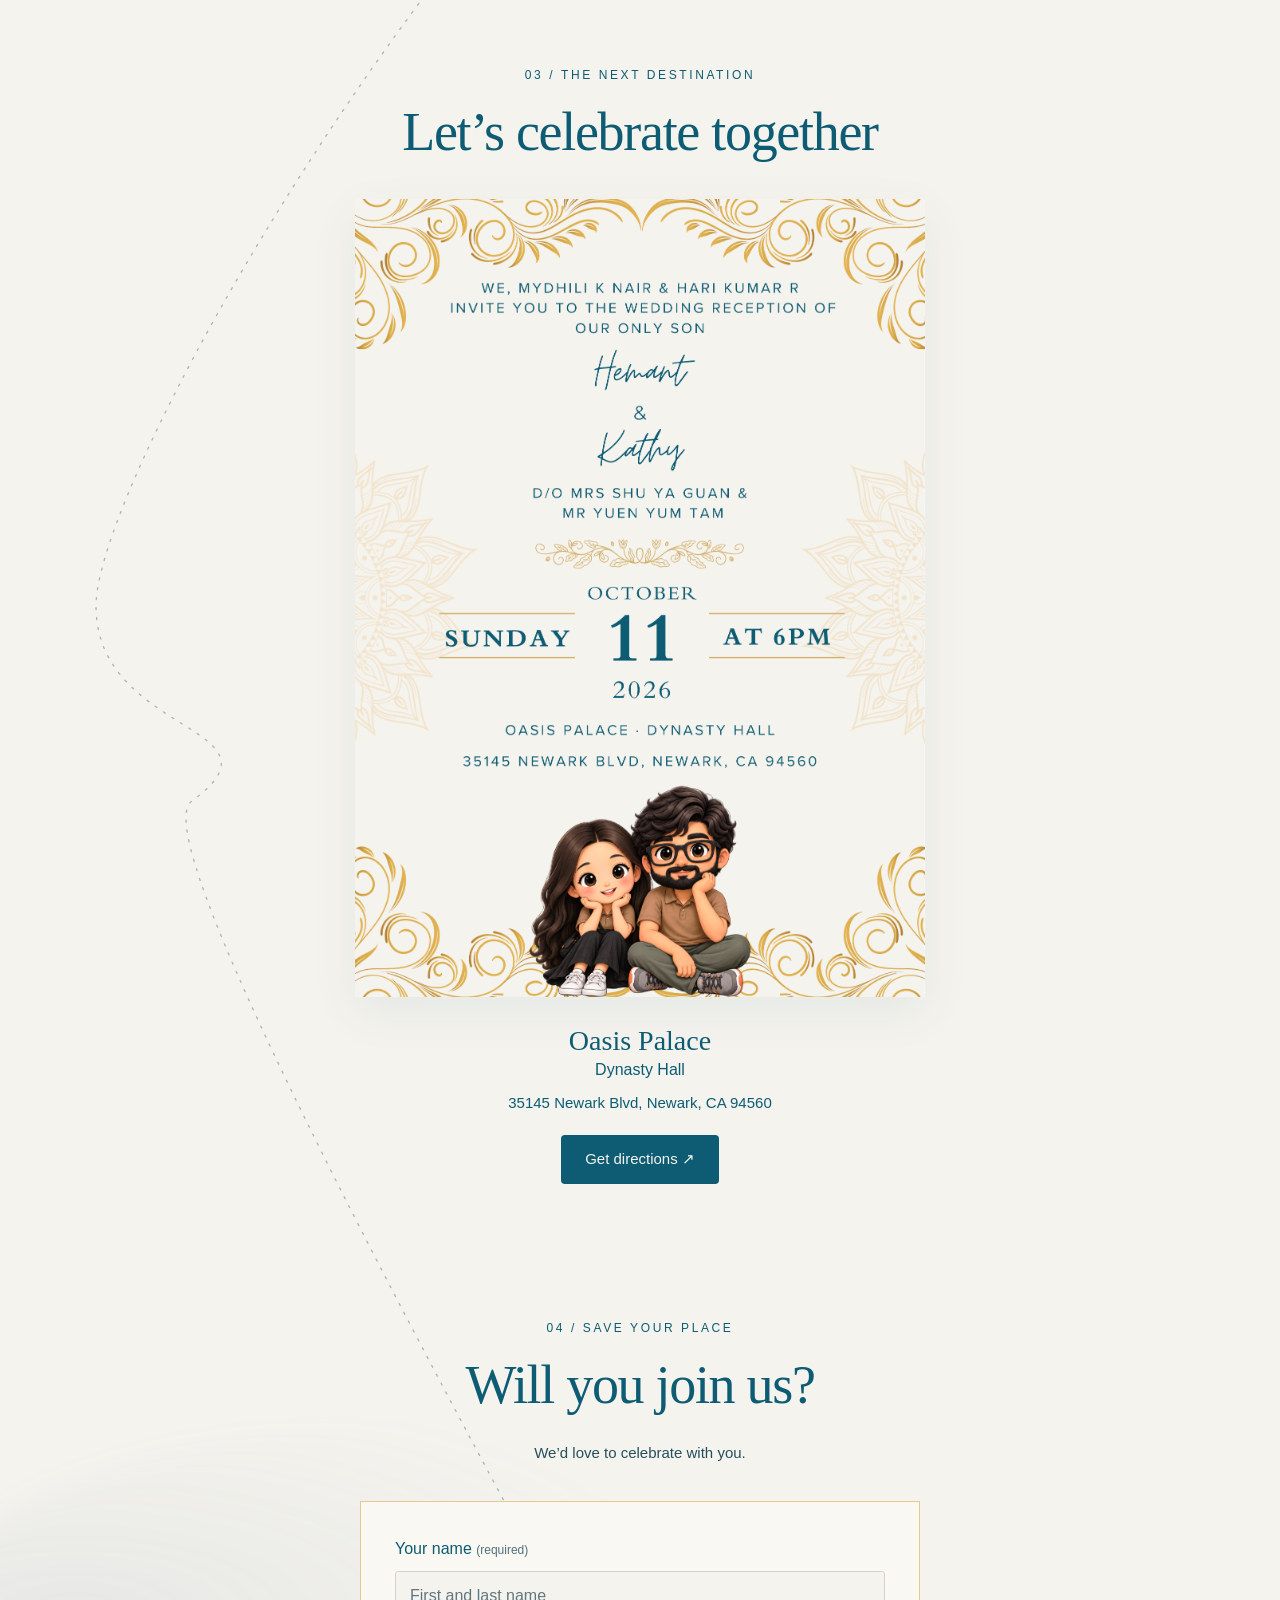
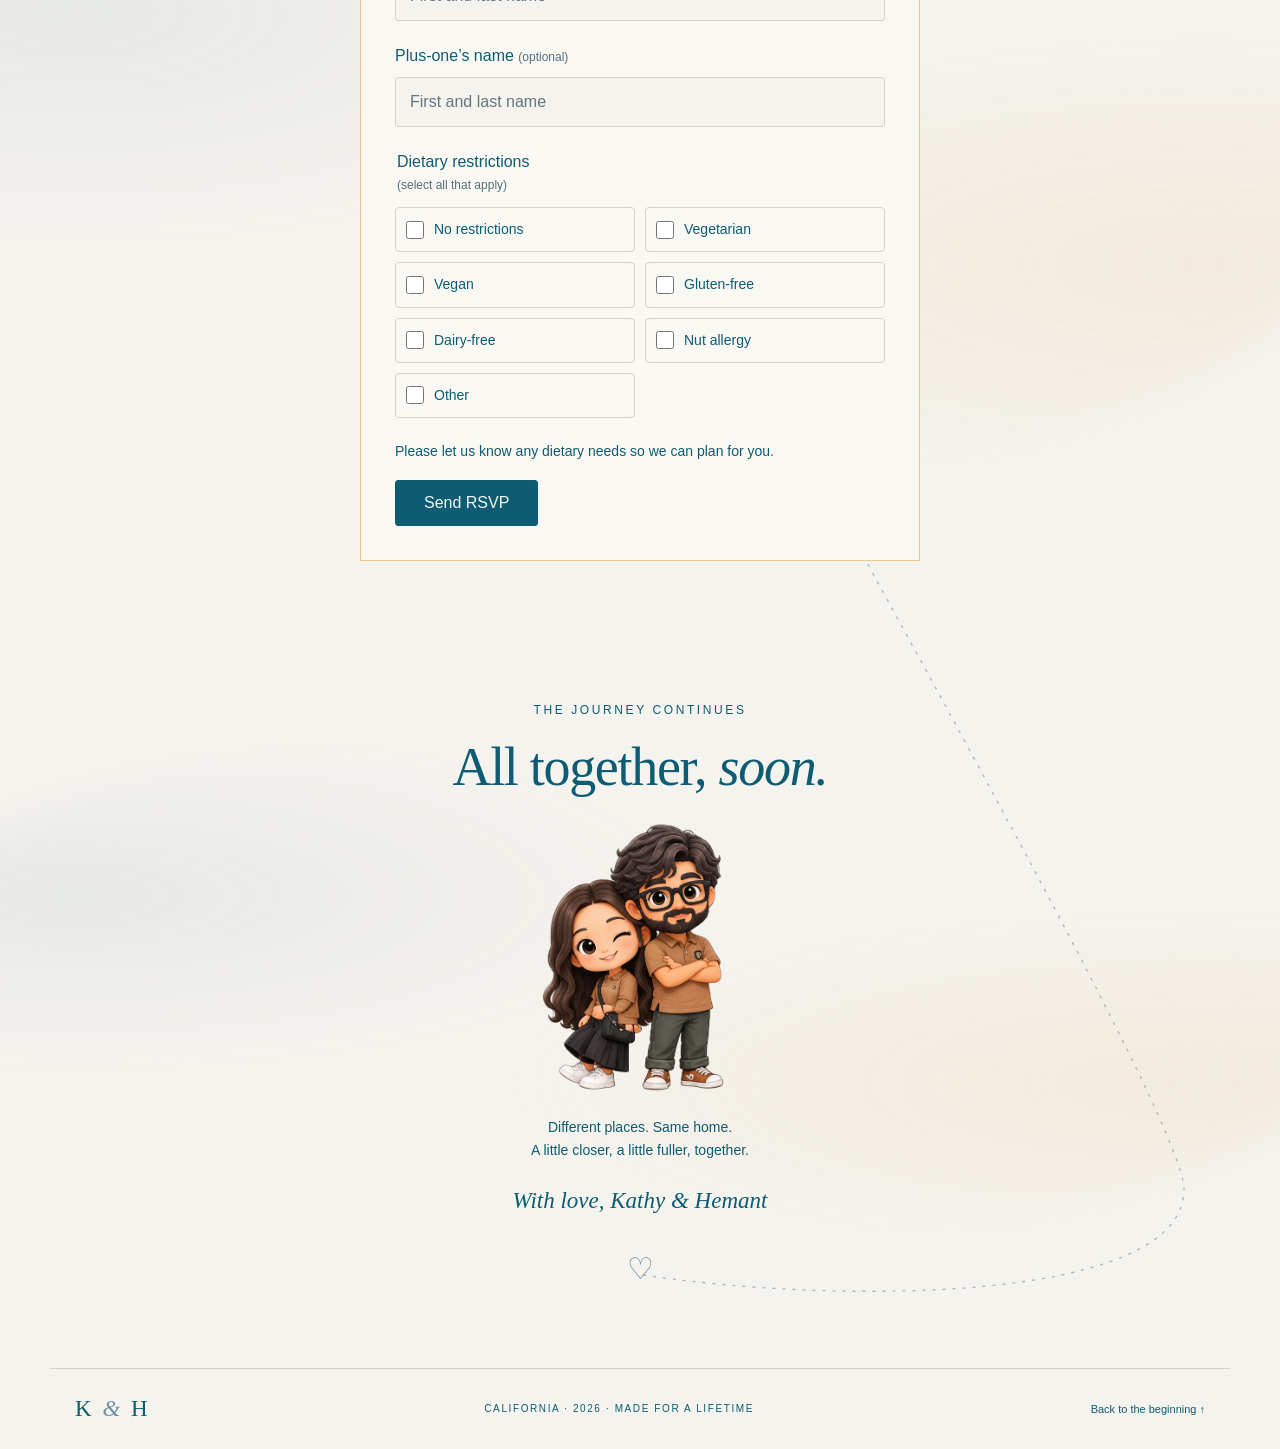
==== commit 539643e7: "Make hero RSVP deadline text smaller" ====
--- a/index.html
+++ b/index.html
@@ -107,7 +107,7 @@
         <span>Newark, California</span>
       </div>
 
-      <p>Please RSVP by 9/30.</p>
+      <p class="hero-rsvp">Please RSVP by 9/30.</p>
 
       <a class="scroll-cue" href="#story">
         Follow our journey
--- a/style.css
+++ b/style.css
@@ -577,6 +577,12 @@
   color: var(--dusty);
 
   font-size: 23px;
+}
+
+
+.hero-rsvp {
+  font-size: 12px;
+  letter-spacing: 1.3px;
 }
 
 
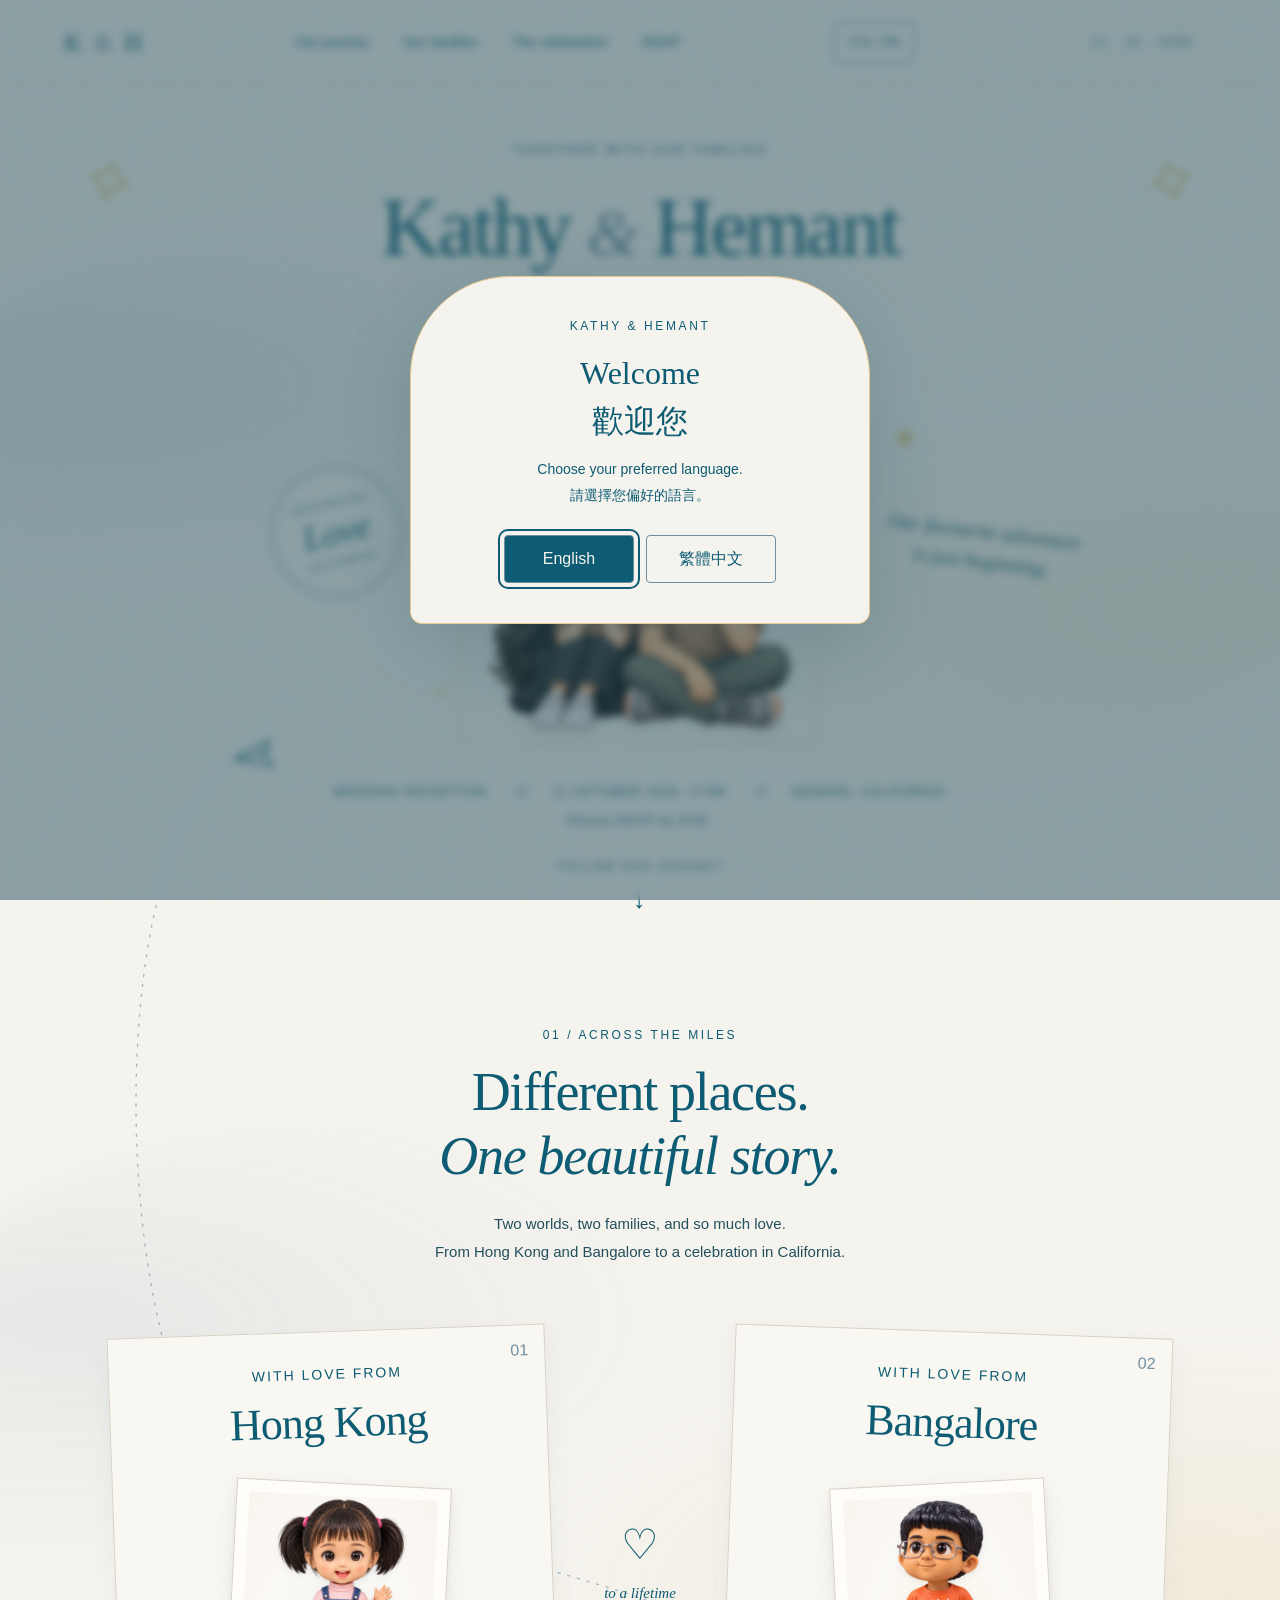
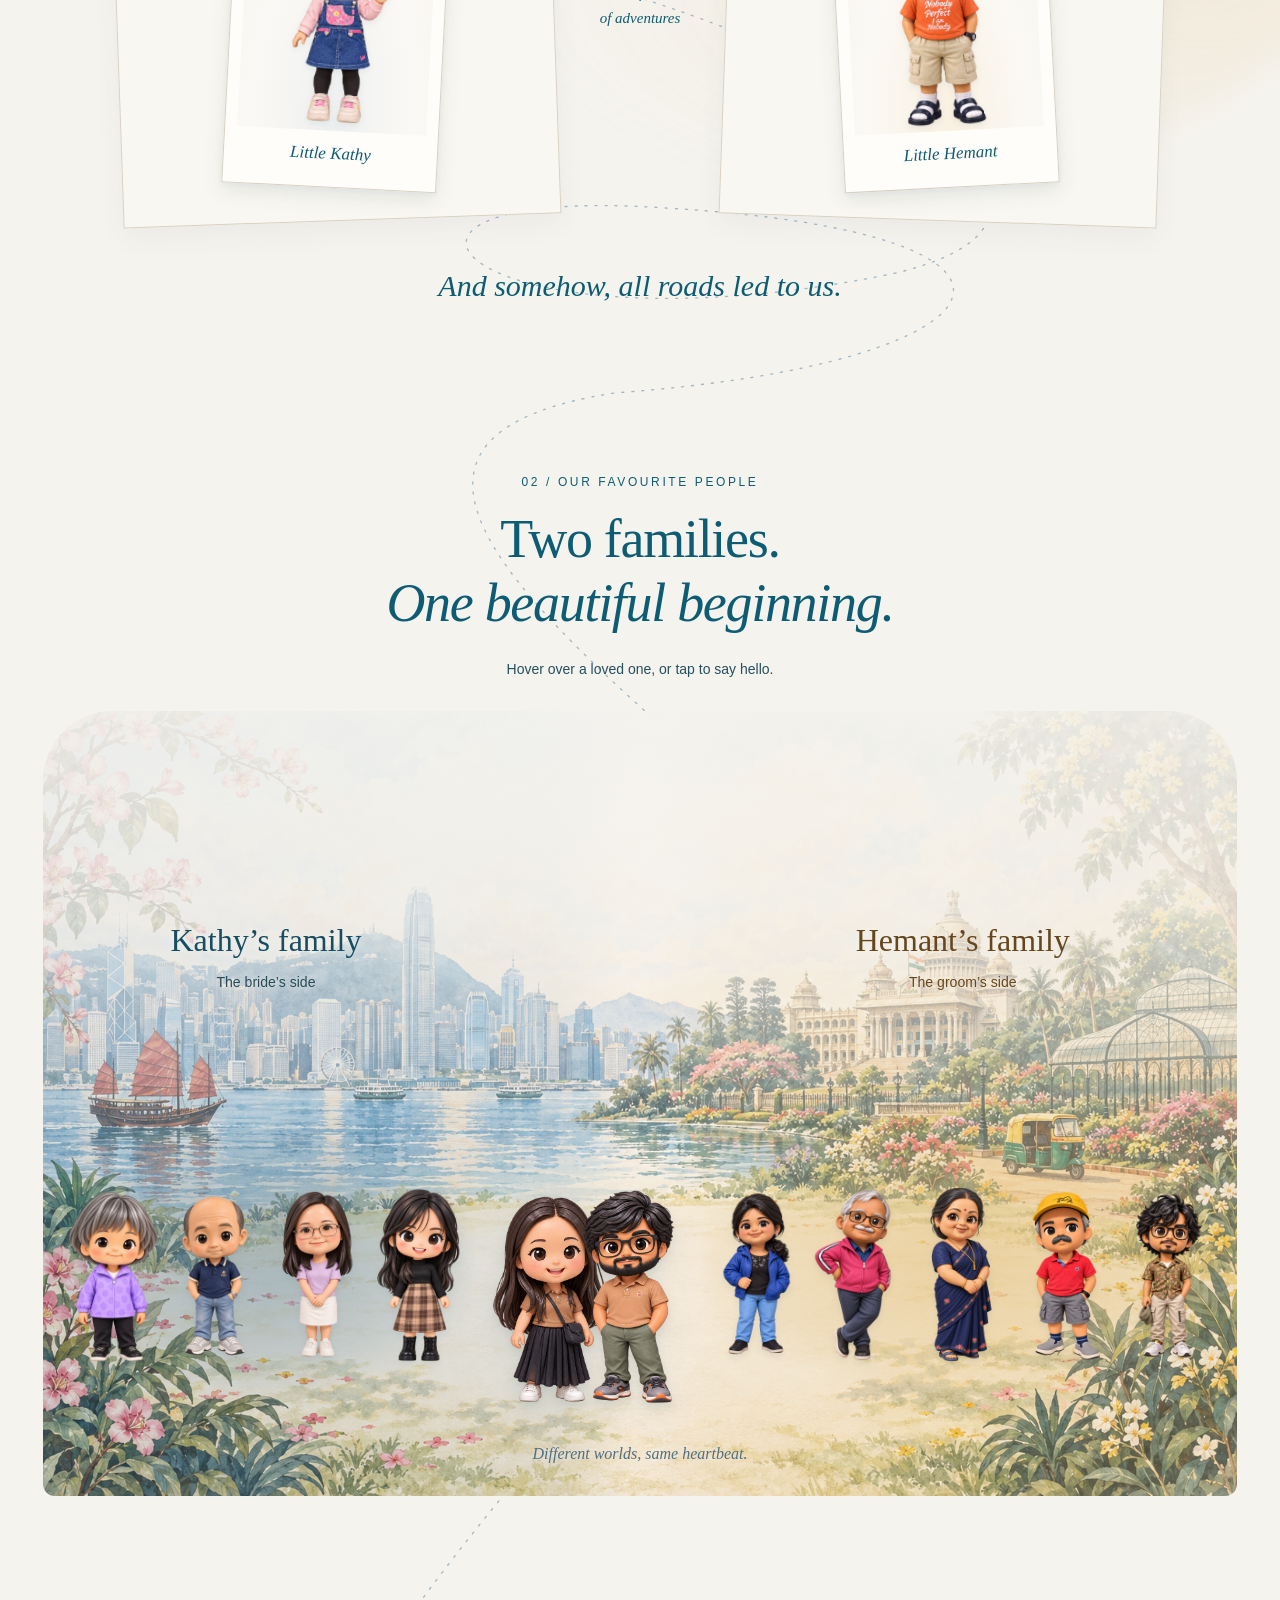
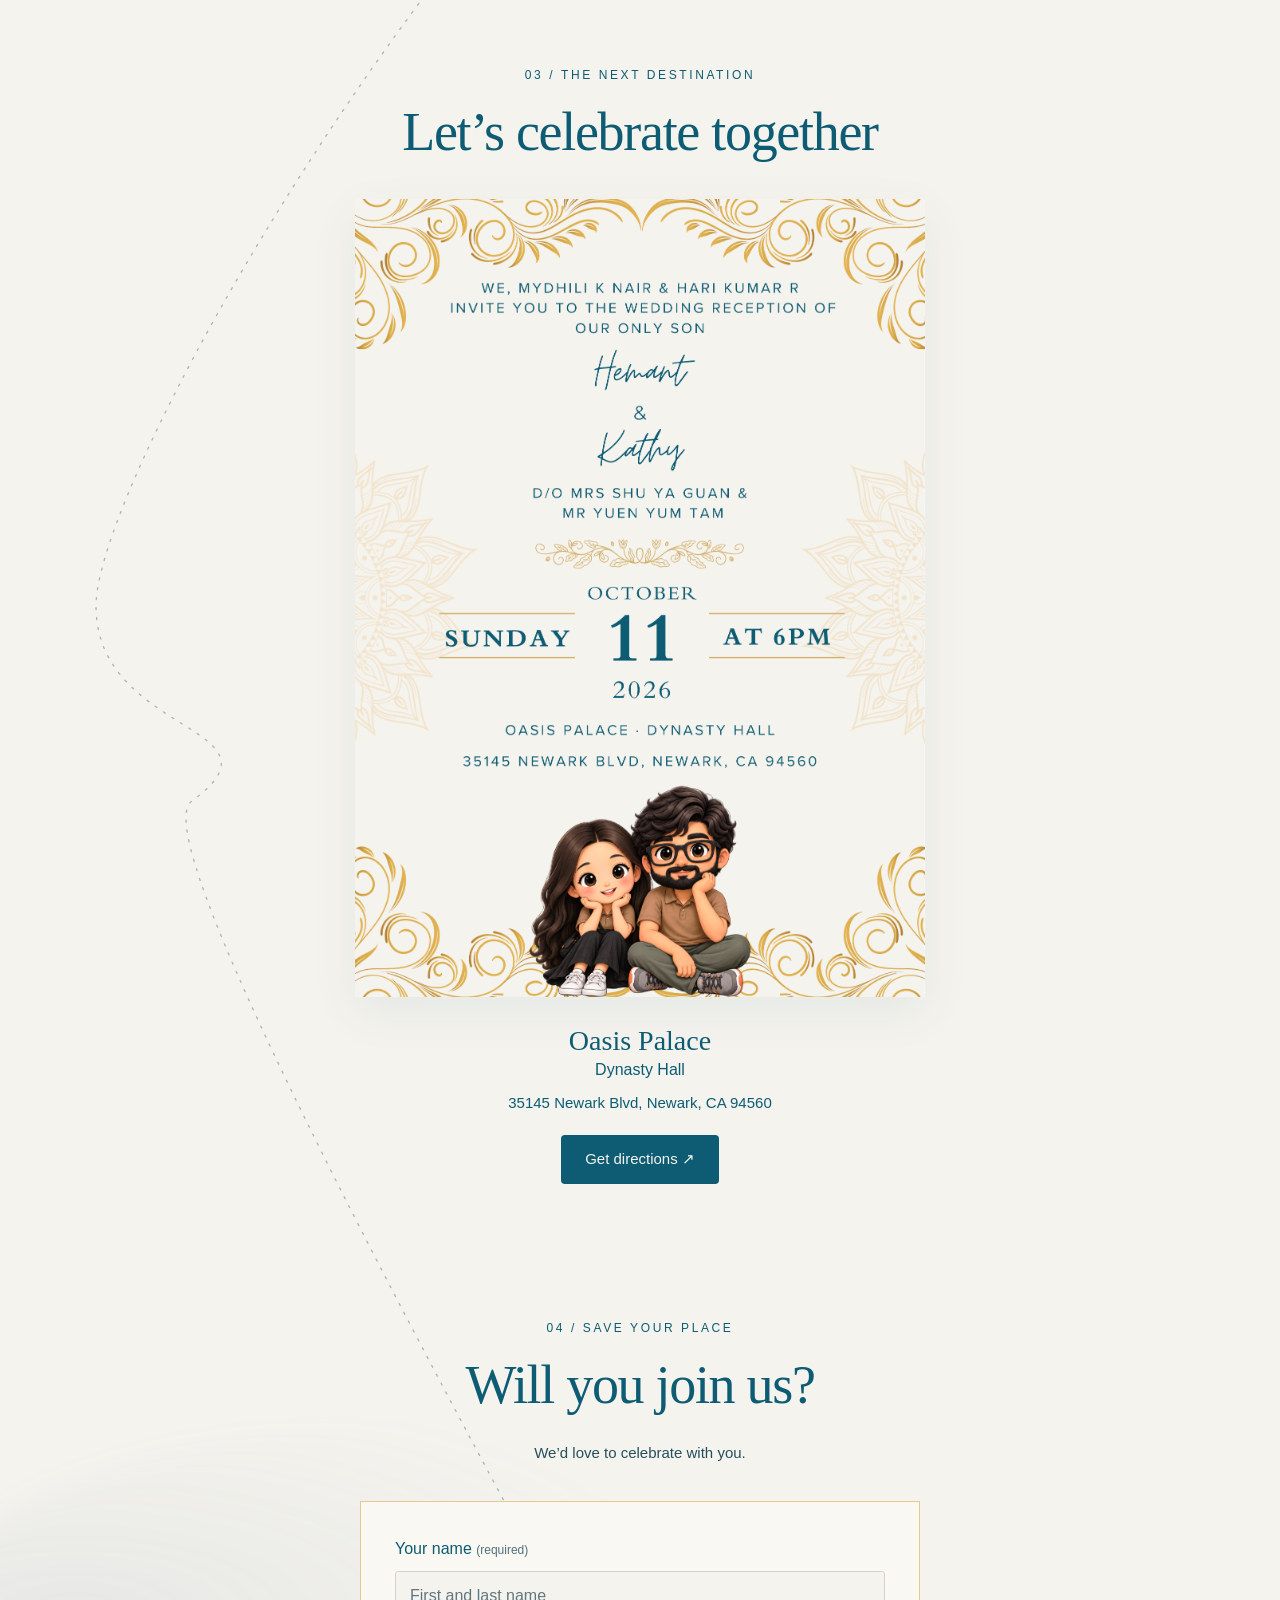
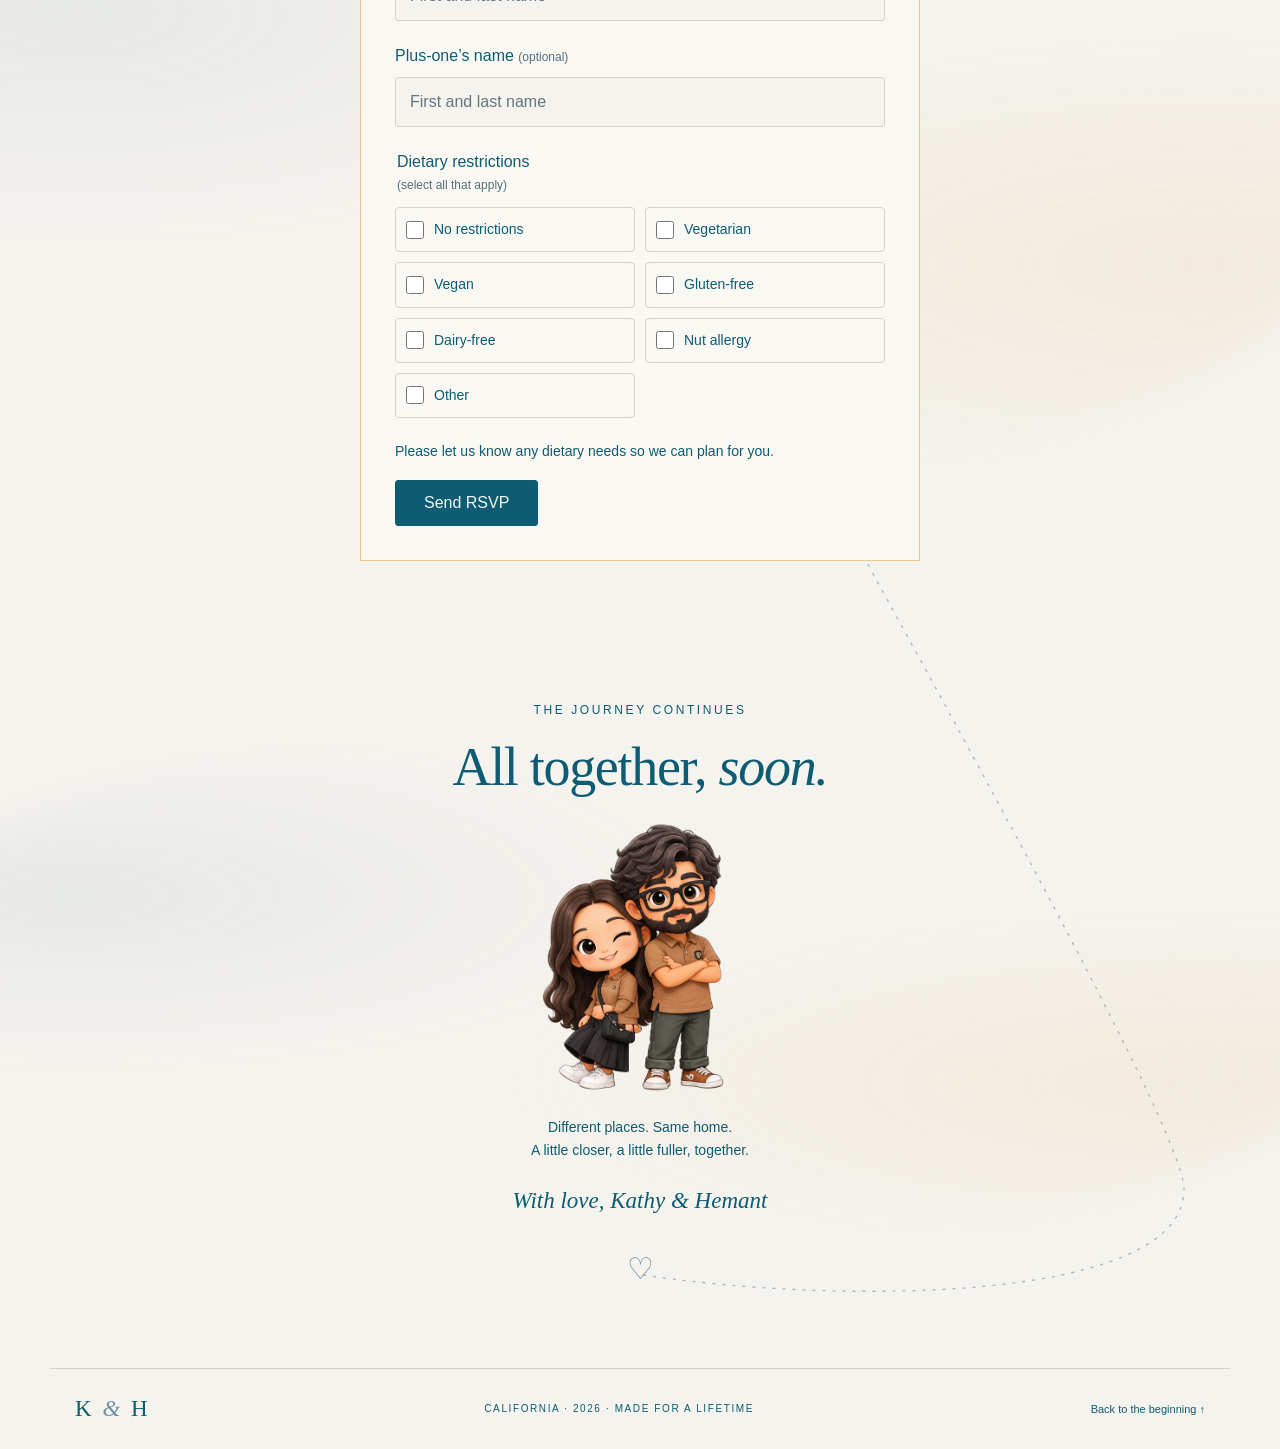
==== commit e5fa1e55: "Add Chinese language option and localized invitation" ====
--- a/index.html
+++ b/index.html
@@ -9,10 +9,20 @@
 
   <link rel="icon" href="data:image/svg+xml,%3Csvg xmlns='http://www.w3.org/2000/svg' viewBox='0 0 64 64'%3E%3Crect width='64' height='64' rx='32' fill='%230d5c73'/%3E%3Ctext x='32' y='43' text-anchor='middle' font-size='38' fill='%23e7c98e'%3E%26%3C/text%3E%3C/svg%3E">
   <link rel="stylesheet" href="style.css">
+  <script src="language.js" defer></script>
   <script src="script.js" defer></script>
 </head>
 
 <body>
+  <dialog id="language-dialog" aria-labelledby="language-title" aria-describedby="language-description">
+    <p class="eyebrow">Kathy <span aria-hidden="true">&</span> Hemant</p>
+    <h2 id="language-title">Welcome <span lang="zh-Hant">歡迎您</span></h2>
+    <p id="language-description">Choose your preferred language.<br><span lang="zh-Hant">請選擇您偏好的語言。</span></p>
+    <div class="language-options">
+      <button type="button" data-language="en" lang="en">English</button>
+      <button type="button" data-language="zh-Hant" lang="zh-Hant">繁體中文</button>
+    </div>
+  </dialog>
   <a class="skip-link" href="#story">Skip to our story</a>
 
   <header class="site-header">
@@ -26,6 +36,8 @@
       <a href="#celebration">The celebration</a>
       <a href="#rsvp">RSVP</a>
     </nav>
+
+    <button id="language-toggle" type="button" aria-haspopup="dialog" aria-controls="language-dialog" hidden>中文 / EN</button>
 
     <a class="header-date" href="#celebration">11 · 10 · 2026</a>
   </header>
--- a/style.css
+++ b/style.css
@@ -2860,3 +2860,45 @@
     background: radial-gradient(ellipse at center, #e7c98e99 15%, #e7c98e45 55%, transparent 76%);
   }
 }
+
+/* Both languages share the same layout, colors, and typographic roles. */
+:root {
+  --serif: Georgia, "Times New Roman", "Songti TC", "Noto Serif TC", serif;
+  --sans: "Avenir Next", Avenir, "Segoe UI", "PingFang TC", "Microsoft JhengHei", sans-serif;
+}
+#language-toggle, .language-options button {
+  border: 1px solid var(--dusty);
+  border-radius: 4px;
+  background: var(--ivory);
+  color: var(--blue);
+  padding: 10px 14px;
+  font: inherit;
+  cursor: pointer;
+}
+#language-toggle { font-size: 12px; white-space: nowrap; }
+#language-dialog {
+  width: min(460px, calc(100% - 36px));
+  max-height: calc(100dvh - 36px);
+  padding: 40px 24px;
+  border: 1px solid var(--gold);
+  border-radius: 100px 100px 12px 12px;
+  background: var(--ivory);
+  color: var(--blue);
+  text-align: center;
+  box-shadow: 0 18px 70px #244f5d33;
+}
+#language-dialog::backdrop { background: #244f5d80; backdrop-filter: blur(4px); }
+body:has(#language-dialog[open]) { overflow: hidden; }
+#language-dialog h2 { margin: 18px 0 12px; font: 32px var(--serif); }
+#language-dialog h2 span { display: block; margin-top: 8px; }
+#language-description { font-size: 14px; line-height: 1.9; }
+.language-options { display: flex; justify-content: center; flex-wrap: wrap; gap: 12px; margin-top: 26px; }
+.language-options button { min-width: 130px; }
+.language-options button:hover, .language-options button[aria-pressed="true"] { background: var(--blue); color: var(--ivory); }
+#language-toggle:focus-visible, .language-options button:focus-visible { outline: 2px solid var(--blue); outline-offset: 4px; }
+html:lang(zh-Hant) .hero h1 { letter-spacing: -2px; }
+html:lang(zh-Hant) .section-heading h2, html:lang(zh-Hant) .closing h2 { letter-spacing: normal; }
+@media (max-width: 560px) {
+  .site-header nav { order: 3; flex-basis: 100%; }
+  #language-dialog { padding: 32px 18px; }
+}
